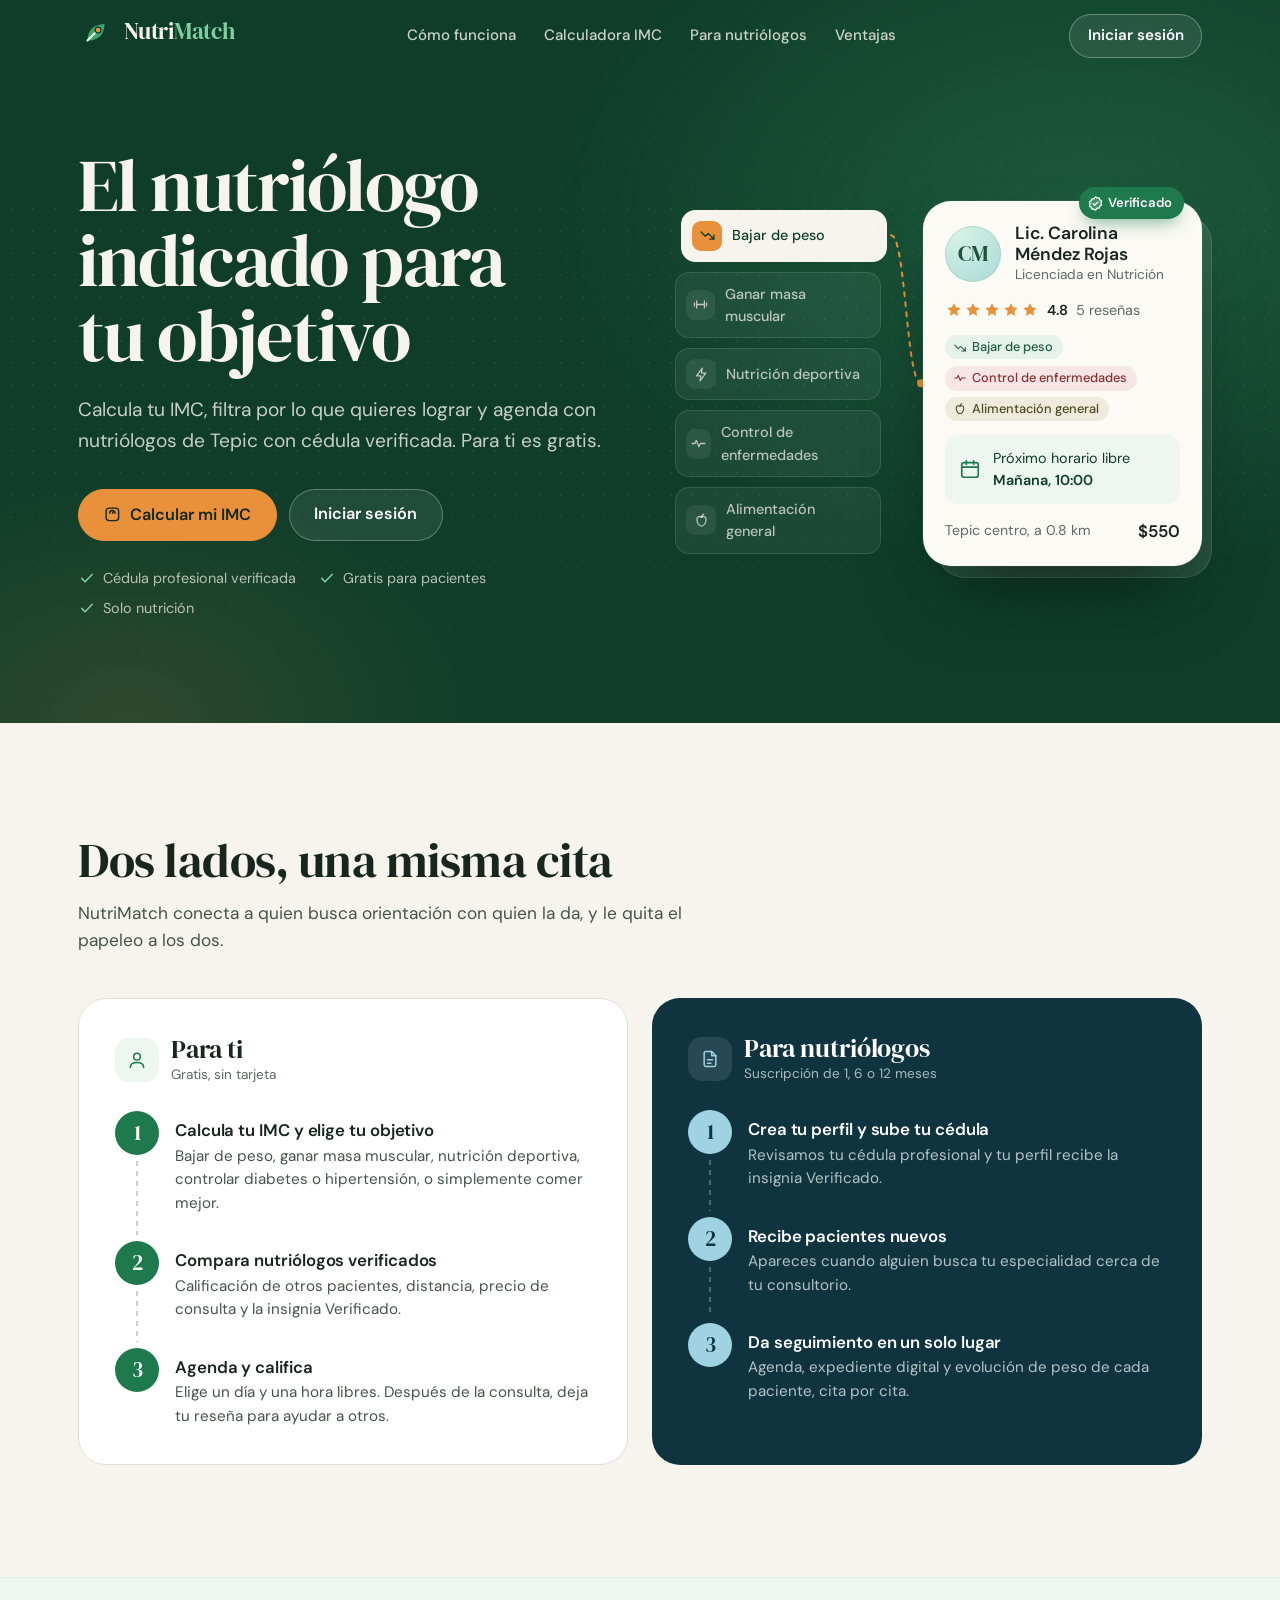
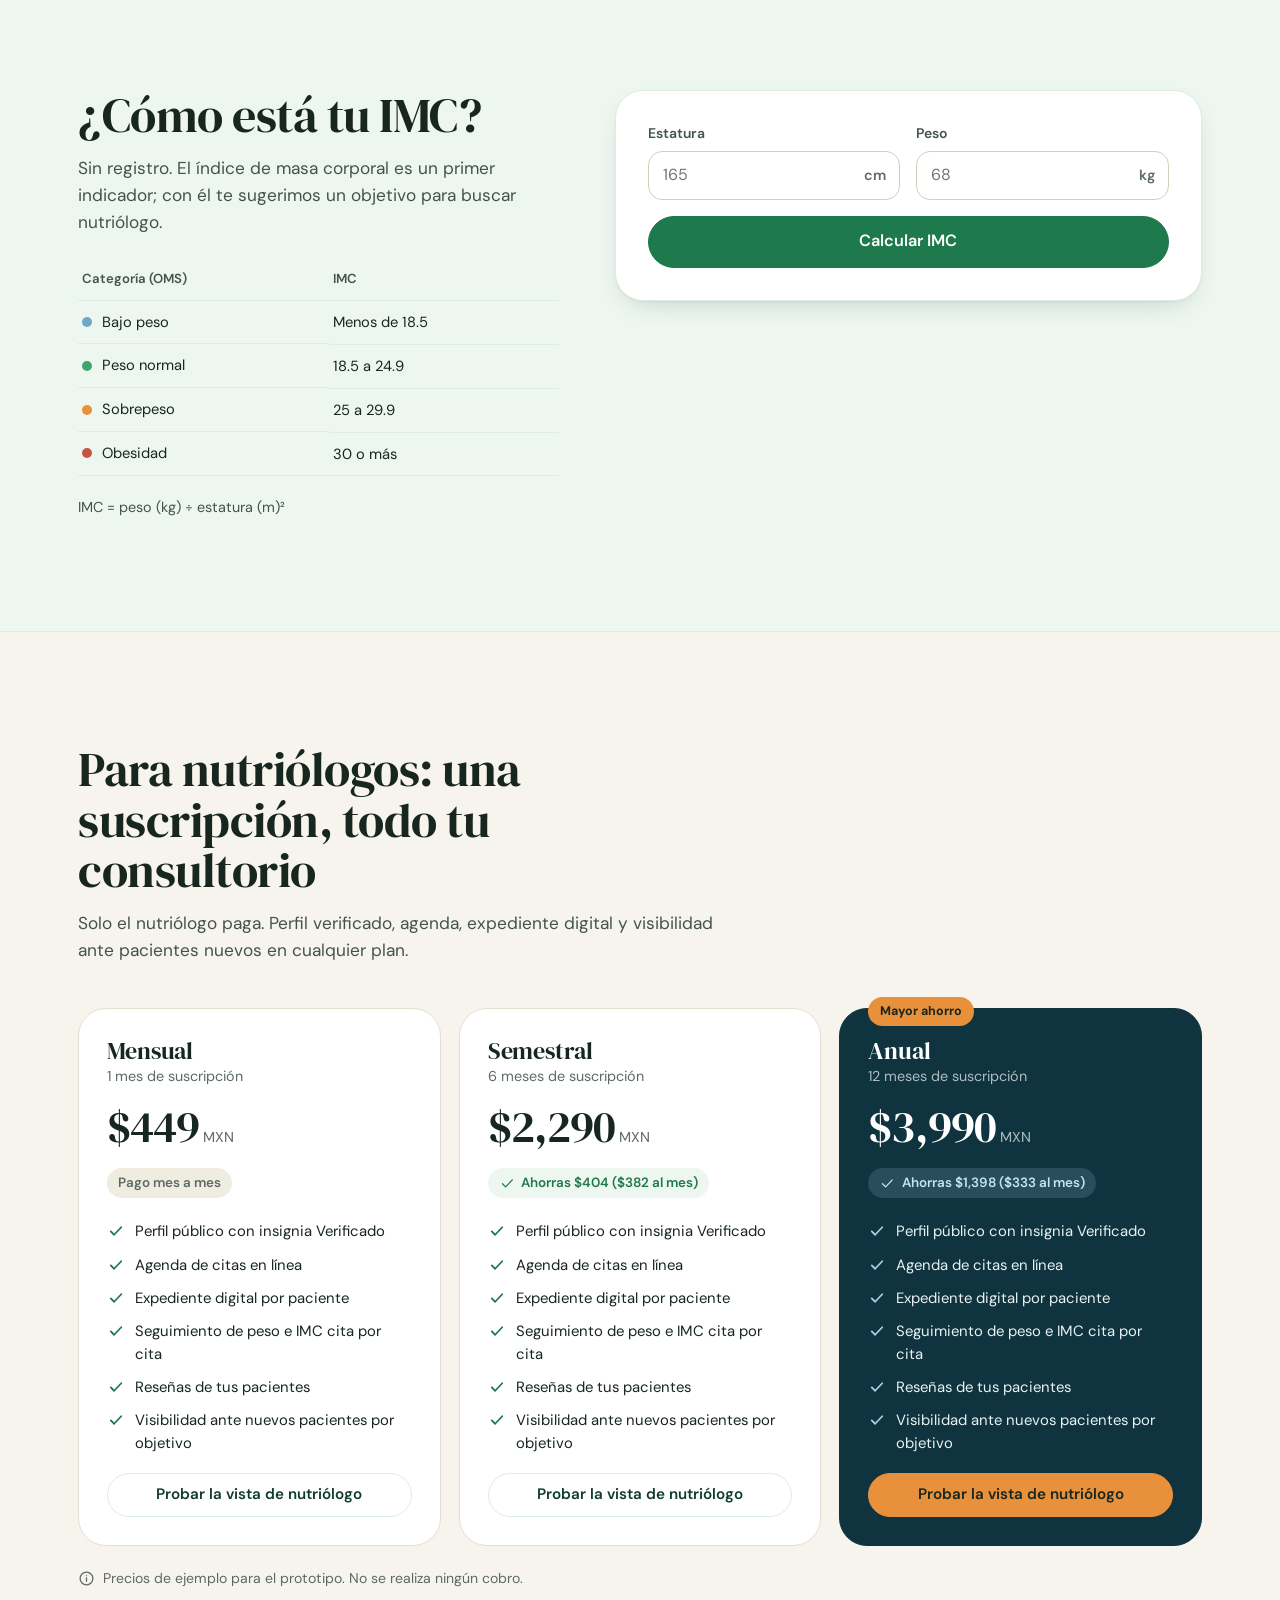
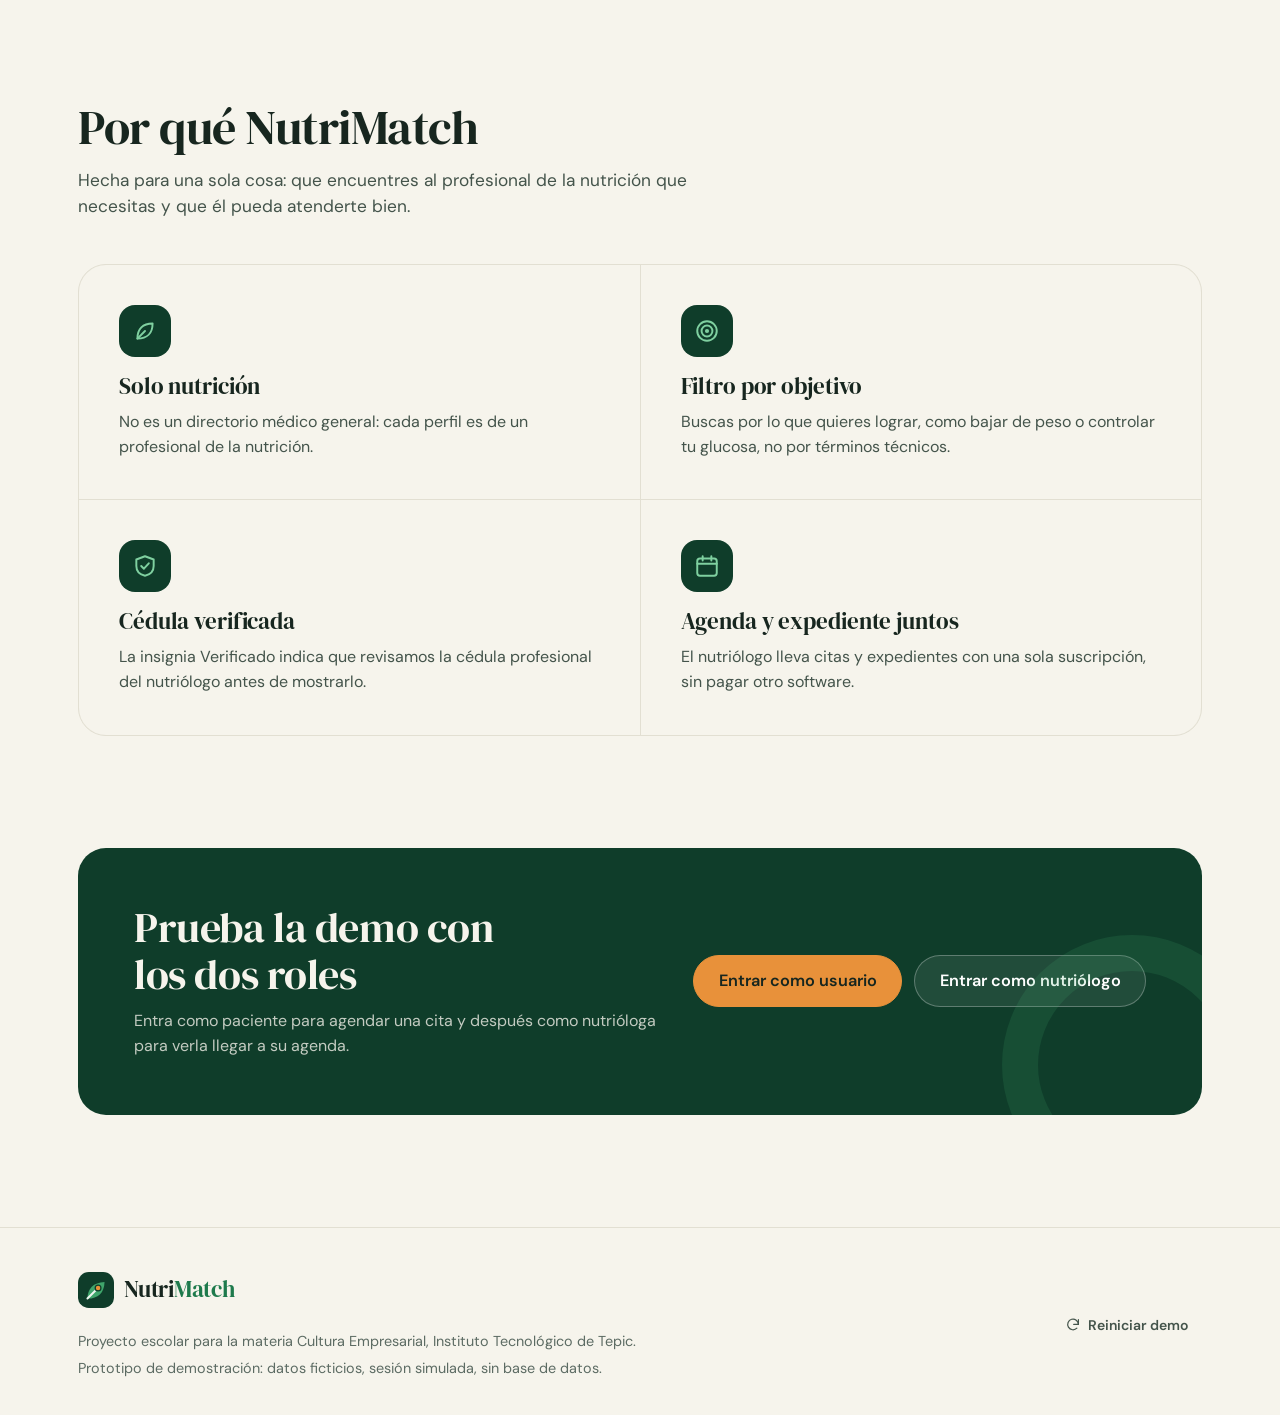
==== index.html @ 2a0404db "NutriMatch: prototipo web de demostración Página pública con calculadora de IMC y acceso simulado po" ====
<!DOCTYPE html>
<html lang="es-MX">
<head>
  <meta charset="UTF-8">
  <meta name="viewport" content="width=device-width, initial-scale=1, viewport-fit=cover">
  <title>NutriMatch: el nutriólogo indicado para tu objetivo</title>
  <meta name="description" content="NutriMatch conecta a personas con nutriólogos certificados en Tepic. Calcula tu IMC, filtra por objetivo y agenda tu cita. Prototipo escolar.">
  <meta name="theme-color" content="#0F3D2A">
  <link rel="icon" href="data:image/svg+xml,%3Csvg xmlns='http://www.w3.org/2000/svg' viewBox='0 0 40 40'%3E%3Crect width='40' height='40' rx='12' fill='%230F3D2A'/%3E%3Cpath d='M10.5 29.5c0-11 6.5-18 19-18.5-.4 12.4-7.4 18.6-19 18.5z' fill='%233FA56B'/%3E%3Cpath d='M10.5 29.5l9.2-9.2' stroke='%23EEF6F0' stroke-width='2.2' stroke-linecap='round'/%3E%3Ccircle cx='22.3' cy='17.7' r='3.2' fill='%23E8913A'/%3E%3C/svg%3E">
  <link rel="preconnect" href="https://fonts.googleapis.com">
  <link rel="preconnect" href="https://fonts.gstatic.com" crossorigin>
  <link href="https://fonts.googleapis.com/css2?family=DM+Sans:ital,opsz,wght@0,9..40,400;0,9..40,500;0,9..40,600;0,9..40,700;1,9..40,400&family=DM+Serif+Display&display=swap" rel="stylesheet">
  <link rel="stylesheet" href="css/styles.css">
</head>
<body class="tema-publico">
  <a class="saltar" href="#contenido">Saltar al contenido</a>

  <header class="pub-cabecera" id="cabecera">
    <div class="contenedor">
      <a href="#inicio" class="logo-enlace" aria-label="NutriMatch, ir al inicio" data-logo></a>
      <nav class="pub-nav" aria-label="Secciones">
        <a href="#como-funciona">Cómo funciona</a>
        <a href="#imc">Calculadora IMC</a>
        <a href="#nutriologos">Para nutriólogos</a>
        <a href="#ventajas">Ventajas</a>
      </nav>
      <div id="cabecera-accion">
        <button type="button" class="btn btn-secundario btn-entrar" data-abrir-acceso>Iniciar sesión</button>
      </div>
    </div>
  </header>

  <main id="contenido">
    <!-- HERO -->
    <section class="hero sobre-oscuro" id="inicio" aria-labelledby="hero-titulo">
      <div class="contenedor hero-rejilla">
        <div class="hero-texto">
          <h1 id="hero-titulo">El nutriólogo indicado para tu objetivo</h1>
          <p class="hero-bajada">Calcula tu IMC, filtra por lo que quieres lograr y agenda con nutriólogos de Tepic con cédula verificada. Para ti es gratis.</p>
          <div class="hero-acciones">
            <a href="#imc" class="btn btn-naranja btn-lg"><svg class="ico" viewBox="0 0 24 24" fill="none" stroke="currentColor" stroke-width="1.8" stroke-linecap="round" stroke-linejoin="round" aria-hidden="true"><rect x="4" y="4" width="16" height="16" rx="4"/><path d="M8.5 10.5a3.5 3.5 0 0 1 7 0M12 10.5l1.6-2"/></svg>Calcular mi IMC</a>
            <button type="button" class="btn btn-claro btn-lg" data-abrir-acceso data-hero-accion>Iniciar sesión</button>
          </div>
          <p class="hero-nota">
            <span><svg class="ico" viewBox="0 0 24 24" fill="none" stroke="currentColor" stroke-width="2" stroke-linecap="round" stroke-linejoin="round" aria-hidden="true"><path d="M5 12.5l4.5 4.5L19 7"/></svg>Cédula profesional verificada</span>
            <span><svg class="ico" viewBox="0 0 24 24" fill="none" stroke="currentColor" stroke-width="2" stroke-linecap="round" stroke-linejoin="round" aria-hidden="true"><path d="M5 12.5l4.5 4.5L19 7"/></svg>Gratis para pacientes</span>
            <span><svg class="ico" viewBox="0 0 24 24" fill="none" stroke="currentColor" stroke-width="2" stroke-linecap="round" stroke-linejoin="round" aria-hidden="true"><path d="M5 12.5l4.5 4.5L19 7"/></svg>Solo nutrición</span>
          </p>
        </div>

        <div>
          <p class="sr-only">Ejemplo: eliges un objetivo, como bajar de peso, y NutriMatch te muestra un nutriólogo verificado con su calificación y su próximo horario libre.</p>
          <div class="match" id="match" aria-hidden="true">
            <ul class="match-objetivos" id="match-objetivos"></ul>
            <svg class="match-hilo" id="match-hilo"><path d=""/><circle r="4" cx="-10" cy="-10"/></svg>
            <div class="match-tarjeta"><div class="mt-cuerpo" id="match-cuerpo"></div></div>
          </div>
        </div>
      </div>
    </section>

    <!-- CÓMO FUNCIONA -->
    <section class="seccion" id="como-funciona" aria-labelledby="cf-titulo">
      <div class="contenedor">
        <div class="seccion-cabeza" data-revelar>
          <h2 id="cf-titulo">Dos lados, una misma cita</h2>
          <p>NutriMatch conecta a quien busca orientación con quien la da, y le quita el papeleo a los dos.</p>
        </div>
        <div class="pasos-rejilla">
          <article class="pista-pasos pista-usuario" data-revelar>
            <div class="pista-cabeza">
              <span class="rol-ico"><svg class="ico" viewBox="0 0 24 24" fill="none" stroke="currentColor" stroke-width="1.8" stroke-linecap="round" stroke-linejoin="round" aria-hidden="true"><circle cx="12" cy="8" r="4"/><path d="M4 21c0-4 3.6-6 8-6s8 2 8 6"/></svg></span>
              <div><h3>Para ti</h3><small>Gratis, sin tarjeta</small></div>
            </div>
            <ol class="pasos">
              <li class="paso"><div><h4>Calcula tu IMC y elige tu objetivo</h4><p>Bajar de peso, ganar masa muscular, nutrición deportiva, controlar diabetes o hipertensión, o simplemente comer mejor.</p></div></li>
              <li class="paso"><div><h4>Compara nutriólogos verificados</h4><p>Calificación de otros pacientes, distancia, precio de consulta y la insignia Verificado.</p></div></li>
              <li class="paso"><div><h4>Agenda y califica</h4><p>Elige un día y una hora libres. Después de la consulta, deja tu reseña para ayudar a otros.</p></div></li>
            </ol>
          </article>
          <article class="pista-pasos pista-nutri" data-revelar style="--retraso:.1s">
            <div class="pista-cabeza">
              <span class="rol-ico"><svg class="ico" viewBox="0 0 24 24" fill="none" stroke="currentColor" stroke-width="1.8" stroke-linecap="round" stroke-linejoin="round" aria-hidden="true"><path d="M14 3H7a2 2 0 0 0-2 2v14a2 2 0 0 0 2 2h10a2 2 0 0 0 2-2V8z"/><path d="M14 3v5h5M9 13h6M9 17h4"/></svg></span>
              <div><h3>Para nutriólogos</h3><small>Suscripción de 1, 6 o 12 meses</small></div>
            </div>
            <ol class="pasos">
              <li class="paso"><div><h4>Crea tu perfil y sube tu cédula</h4><p>Revisamos tu cédula profesional y tu perfil recibe la insignia Verificado.</p></div></li>
              <li class="paso"><div><h4>Recibe pacientes nuevos</h4><p>Apareces cuando alguien busca tu especialidad cerca de tu consultorio.</p></div></li>
              <li class="paso"><div><h4>Da seguimiento en un solo lugar</h4><p>Agenda, expediente digital y evolución de peso de cada paciente, cita por cita.</p></div></li>
            </ol>
          </article>
        </div>
      </div>
    </section>

    <!-- IMC -->
    <section class="seccion seccion-imc" id="imc" aria-labelledby="imc-titulo">
      <div class="contenedor imc-rejilla">
        <div data-revelar>
          <div class="seccion-cabeza" style="margin-bottom:24px">
            <h2 id="imc-titulo">¿Cómo está tu IMC?</h2>
            <p>Sin registro. El índice de masa corporal es un primer indicador; con él te sugerimos un objetivo para buscar nutriólogo.</p>
          </div>
          <table class="tabla-oms">
            <caption class="sr-only">Categorías de IMC de la OMS</caption>
            <thead><tr><th scope="col">Categoría (OMS)</th><th scope="col">IMC</th></tr></thead>
            <tbody>
              <tr><td><span class="punto p-bajo"></span>Bajo peso</td><td>Menos de 18.5</td></tr>
              <tr><td><span class="punto p-normal"></span>Peso normal</td><td>18.5 a 24.9</td></tr>
              <tr><td><span class="punto p-sobrepeso"></span>Sobrepeso</td><td>25 a 29.9</td></tr>
              <tr><td><span class="punto p-obesidad"></span>Obesidad</td><td>30 o más</td></tr>
            </tbody>
          </table>
          <div class="imc-formula">
            <p>IMC = peso (kg) ÷ estatura (m)²</p>
          </div>
        </div>

        <div class="imc-tarjeta" data-revelar style="--retraso:.1s">
          <form class="imc-form" id="imc-form" novalidate>
            <div class="rejilla-campos">
              <div class="campo">
                <label for="imc-estatura">Estatura</label>
                <div class="campo-unidad">
                  <input id="imc-estatura" name="estatura" type="number" inputmode="decimal" min="100" max="250" step="0.1" placeholder="165" autocomplete="off" required>
                  <span class="unidad">cm</span>
                </div>
              </div>
              <div class="campo">
                <label for="imc-peso">Peso</label>
                <div class="campo-unidad">
                  <input id="imc-peso" name="peso" type="number" inputmode="decimal" min="30" max="300" step="0.1" placeholder="68" autocomplete="off" required>
                  <span class="unidad">kg</span>
                </div>
              </div>
            </div>
            <button type="submit" class="btn btn-primario btn-lg btn-bloque">Calcular IMC</button>
          </form>
          <div class="imc-salida" id="imc-salida" hidden aria-live="polite"></div>
        </div>
      </div>
    </section>

    <!-- PARA NUTRIÓLOGOS -->
    <section class="seccion" id="nutriologos" aria-labelledby="planes-titulo">
      <div class="contenedor">
        <div class="seccion-cabeza" data-revelar>
          <h2 id="planes-titulo">Para nutriólogos: una suscripción, todo tu consultorio</h2>
          <p>Solo el nutriólogo paga. Perfil verificado, agenda, expediente digital y visibilidad ante pacientes nuevos en cualquier plan.</p>
        </div>
        <div class="planes" id="planes"></div>
        <p class="nota-precios"><svg class="ico" viewBox="0 0 24 24" fill="none" stroke="currentColor" stroke-width="1.8" stroke-linecap="round" stroke-linejoin="round" aria-hidden="true"><circle cx="12" cy="12" r="9"/><path d="M12 11v5M12 8h.01"/></svg>Precios de ejemplo para el prototipo. No se realiza ningún cobro.</p>
      </div>
    </section>

    <!-- VENTAJAS -->
    <section class="seccion" id="ventajas" aria-labelledby="ventajas-titulo" style="padding-top:0">
      <div class="contenedor">
        <div class="seccion-cabeza" data-revelar>
          <h2 id="ventajas-titulo">Por qué NutriMatch</h2>
          <p>Hecha para una sola cosa: que encuentres al profesional de la nutrición que necesitas y que él pueda atenderte bien.</p>
        </div>
        <div class="ventajas" data-revelar>
          <article class="ventaja">
            <span class="ventaja-ico"><svg class="ico" viewBox="0 0 24 24" fill="none" stroke="currentColor" stroke-width="1.8" stroke-linecap="round" stroke-linejoin="round" aria-hidden="true"><path d="M5 19C5 10 10 5 19 5c0 9-5 14-14 14z"/><path d="M5 19l7-7"/></svg></span>
            <h3>Solo nutrición</h3>
            <p>No es un directorio médico general: cada perfil es de un profesional de la nutrición.</p>
          </article>
          <article class="ventaja">
            <span class="ventaja-ico"><svg class="ico" viewBox="0 0 24 24" fill="none" stroke="currentColor" stroke-width="1.8" stroke-linecap="round" stroke-linejoin="round" aria-hidden="true"><circle cx="12" cy="12" r="9"/><circle cx="12" cy="12" r="5"/><circle cx="12" cy="12" r="1"/></svg></span>
            <h3>Filtro por objetivo</h3>
            <p>Buscas por lo que quieres lograr, como bajar de peso o controlar tu glucosa, no por términos técnicos.</p>
          </article>
          <article class="ventaja">
            <span class="ventaja-ico"><svg class="ico" viewBox="0 0 24 24" fill="none" stroke="currentColor" stroke-width="1.8" stroke-linecap="round" stroke-linejoin="round" aria-hidden="true"><path d="M12 3l8 3v6c0 5-3.5 8-8 9-4.5-1-8-4-8-9V6z"/><path d="M8.5 12l2.5 2.5 4.5-5"/></svg></span>
            <h3>Cédula verificada</h3>
            <p>La insignia Verificado indica que revisamos la cédula profesional del nutriólogo antes de mostrarlo.</p>
          </article>
          <article class="ventaja">
            <span class="ventaja-ico"><svg class="ico" viewBox="0 0 24 24" fill="none" stroke="currentColor" stroke-width="1.8" stroke-linecap="round" stroke-linejoin="round" aria-hidden="true"><rect x="3" y="5" width="18" height="16" rx="2.5"/><path d="M3 10h18M8 3v4M16 3v4"/></svg></span>
            <h3>Agenda y expediente juntos</h3>
            <p>El nutriólogo lleva citas y expedientes con una sola suscripción, sin pagar otro software.</p>
          </article>
        </div>
      </div>
    </section>

    <!-- CIERRE -->
    <section class="seccion" style="padding-top:0" aria-labelledby="cierre-titulo">
      <div class="contenedor">
        <div class="cierre sobre-oscuro" data-revelar>
          <div>
            <h2 id="cierre-titulo">Prueba la demo con los dos roles</h2>
            <p>Entra como paciente para agendar una cita y después como nutrióloga para verla llegar a su agenda.</p>
          </div>
          <div class="cierre-acciones">
            <button type="button" class="btn btn-naranja btn-lg" data-abrir-acceso data-correo="usuario@gmail.com">Entrar como usuario</button>
            <button type="button" class="btn btn-claro btn-lg" data-abrir-acceso data-correo="nutriologo@gmail.com">Entrar como nutriólogo</button>
          </div>
        </div>
      </div>
    </section>
  </main>

  <footer class="pie">
    <div class="contenedor">
      <div>
        <span data-logo></span>
        <p class="mt-2">Proyecto escolar para la materia Cultura Empresarial, Instituto Tecnológico de Tepic.</p>
        <p>Prototipo de demostración: datos ficticios, sesión simulada, sin base de datos.</p>
      </div>
      <div class="pie-acciones">
        <button type="button" class="btn btn-fantasma btn-sm" data-reiniciar-demo>
          <svg class="ico" viewBox="0 0 24 24" fill="none" stroke="currentColor" stroke-width="1.8" stroke-linecap="round" stroke-linejoin="round" aria-hidden="true"><path d="M20 11a8 8 0 1 0-2.3 5.7"/><path d="M20 4v7h-7"/></svg>Reiniciar demo
        </button>
      </div>
    </div>
  </footer>

  <!-- ACCESO SIMULADO -->
  <div class="acceso" id="acceso" role="dialog" aria-modal="true" aria-labelledby="acceso-titulo" aria-hidden="true" inert>
    <button type="button" class="btn-icono acceso-cerrar" id="acceso-cerrar" aria-label="Cerrar inicio de sesión">
      <svg class="ico" viewBox="0 0 24 24" fill="none" stroke="currentColor" stroke-width="1.8" stroke-linecap="round" aria-hidden="true"><path d="M6 6l12 12M18 6L6 18"/></svg>
    </button>
    <aside class="acceso-lado sobre-oscuro">
      <span data-logo></span>
      <div class="acceso-frase">
        <h2>Tu próxima cita, con el nutriólogo correcto</h2>
        <p>Cada rol ve una plataforma distinta: el paciente busca y agenda; el nutriólogo administra su consultorio.</p>
      </div>
      <div class="acceso-roles">
        <div class="acceso-rol"><span class="rol-punto" style="background:#3FA56B"></span><div><strong>usuario@gmail.com</strong><span>Busca, agenda y califica</span></div></div>
        <div class="acceso-rol"><span class="rol-punto" style="background:#5FB0C9"></span><div><strong>nutriologo@gmail.com</strong><span>Agenda, expedientes y suscripción</span></div></div>
      </div>
    </aside>
    <div class="acceso-principal">
      <div class="acceso-caja">
        <div>
          <h1 id="acceso-titulo">Iniciar sesión</h1>
          <p class="bajada">Acceso simulado: solo escribe el correo, no hay contraseña.</p>
        </div>
        <div id="acceso-aviso" class="nota-demo" hidden></div>
        <form id="form-acceso" class="pila" novalidate style="gap:14px">
          <div class="campo">
            <label for="acceso-correo">Correo electrónico</label>
            <input id="acceso-correo" name="correo" type="email" inputmode="email" autocomplete="email" placeholder="tucorreo@gmail.com" spellcheck="false" autocapitalize="off">
          </div>
          <div id="acceso-error" role="alert"></div>
          <button type="submit" class="btn btn-primario btn-lg btn-bloque btn-entrando" id="acceso-enviar">
            <svg class="ico ico-carga" viewBox="0 0 24 24" fill="none" stroke="currentColor" stroke-width="2.4" stroke-linecap="round" aria-hidden="true"><path d="M21 12a9 9 0 1 1-6.2-8.6"/></svg>
            <span>Entrar</span>
          </button>
        </form>
        <div class="atajos">
          <p class="atajos-titulo">o usa una cuenta de demo</p>
          <button type="button" class="atajo atajo-u" data-atajo="usuario@gmail.com">
            <span class="rol-ico"><svg class="ico" viewBox="0 0 24 24" fill="none" stroke="currentColor" stroke-width="1.8" stroke-linecap="round" stroke-linejoin="round" aria-hidden="true"><circle cx="12" cy="8" r="4"/><path d="M4 21c0-4 3.6-6 8-6s8 2 8 6"/></svg></span>
            <span><strong>Entrar como usuario</strong><small>Sofía, paciente</small></span>
            <svg class="ico ico-der" viewBox="0 0 24 24" fill="none" stroke="currentColor" stroke-width="2" stroke-linecap="round" stroke-linejoin="round" aria-hidden="true"><path d="M9 5l7 7-7 7"/></svg>
          </button>
          <button type="button" class="atajo atajo-n" data-atajo="nutriologo@gmail.com">
            <span class="rol-ico"><svg class="ico" viewBox="0 0 24 24" fill="none" stroke="currentColor" stroke-width="1.8" stroke-linecap="round" stroke-linejoin="round" aria-hidden="true"><path d="M14 3H7a2 2 0 0 0-2 2v14a2 2 0 0 0 2 2h10a2 2 0 0 0 2-2V8z"/><path d="M14 3v5h5M9 13h6M9 17h4"/></svg></span>
            <span><strong>Entrar como nutriólogo</strong><small>Lic. Carolina Méndez Rojas</small></span>
            <svg class="ico ico-der" viewBox="0 0 24 24" fill="none" stroke="currentColor" stroke-width="2" stroke-linecap="round" stroke-linejoin="round" aria-hidden="true"><path d="M9 5l7 7-7 7"/></svg>
          </button>
        </div>
        <p class="texto-suave" style="font-size:.85rem">Prototipo de demostración: sesión simulada, sin base de datos.</p>
      </div>
    </div>
  </div>

  <script src="js/data.js"></script>
  <script src="js/store.js"></script>
  <script src="js/auth.js"></script>
  <script src="js/ui.js"></script>
  <script src="js/imc.js"></script>
  <script src="js/publico.js"></script>
</body>
</html>
---- css/styles.css ----
/* =========================================================================
   NutriMatch — styles.css
   Móvil primero. Tokens → base → componentes → página pública → vistas.
   ========================================================================= */

/* ------------------------------------------------------------------ Tokens */
:root {
  --verde-900: #0F3D2A;
  --verde-800: #155234;
  --verde-700: #1E7A4C;
  --verde-500: #3FA56B;
  --verde-100: #DCEDE1;
  --verde-50:  #EEF6F0;
  --marfil:    #F6F4EC;
  --marfil-2:  #EFECE0;
  --tinta:     #17261F;
  --tinta-2:   #44544B;
  --tinta-3:   #5C6B63;
  --linea:     #E2DFD2;
  --linea-2:   #D3CFBE;
  --blanco:    #FFFFFF;
  --naranja:   #E8913A;
  --naranja-osc: #A4561A;
  --naranja-50:  #FCF0E2;
  --azul:      #2E7C96;
  --azul-osc:  #1F5D72;
  --azul-900:  #10343F;
  --azul-50:   #E8F2F5;
  --rojo:      #B23F2E;
  --rojo-50:   #FBEAE6;
  --ambar:     #9A6A06;
  --ambar-50:  #FBF3DC;

  /* Acento por rol (usuario = verde) */
  --acento: var(--verde-700);
  --acento-osc: var(--verde-900);
  --acento-suave: var(--verde-50);
  --acento-medio: var(--verde-100);

  --fuente-titulo: 'DM Serif Display', Georgia, 'Times New Roman', serif;
  --fuente-texto: 'DM Sans', system-ui, -apple-system, 'Segoe UI', sans-serif;

  --r-xl: 28px;
  --r-lg: 20px;
  --r-md: 14px;
  --r-sm: 9px;
  --r-pill: 999px;

  --sombra-1: 0 1px 2px rgba(15, 61, 42, .06), 0 1px 1px rgba(15, 61, 42, .04);
  --sombra-2: 0 1px 2px rgba(15, 61, 42, .05), 0 10px 28px -14px rgba(15, 61, 42, .28);
  --sombra-3: 0 2px 6px rgba(15, 61, 42, .06), 0 28px 60px -24px rgba(15, 61, 42, .42);

  --ease: cubic-bezier(.22, .8, .24, 1);
  --ease-resorte: cubic-bezier(.34, 1.56, .64, 1);
  --ancho: 1180px;
  --gutter: 16px;
}
@media (min-width: 640px) { :root { --gutter: 28px; } }

body.tema-nutri {
  --acento: var(--azul);
  --acento-osc: var(--azul-900);
  --acento-suave: var(--azul-50);
  --acento-medio: #CFE4EA;
}

/* -------------------------------------------------------------------- Base */
*, *::before, *::after { box-sizing: border-box; }
html { -webkit-text-size-adjust: 100%; scroll-behavior: smooth; }
@media (prefers-reduced-motion: reduce) { html { scroll-behavior: auto; } }
body {
  margin: 0;
  font-family: var(--fuente-texto);
  font-size: 1rem;
  line-height: 1.55;
  color: var(--tinta);
  background: var(--marfil);
  -webkit-font-smoothing: antialiased;
  text-rendering: optimizeLegibility;
}
body.con-modal { overflow: hidden; }
img, svg { display: block; }
h1, h2, h3, h4 { margin: 0; line-height: 1.15; font-weight: 400; color: var(--tinta); }
h1, h2, .titulo { font-family: var(--fuente-titulo); letter-spacing: -.01em; }
h3, h4 { font-family: var(--fuente-texto); font-weight: 600; letter-spacing: -.005em; }
p { margin: 0; }
a { color: var(--acento); text-underline-offset: 3px; }
button { font: inherit; color: inherit; }
ul, ol { margin: 0; padding: 0; }
dl, dd { margin: 0; }
strong { font-weight: 600; }
::selection { background: var(--naranja); color: var(--tinta); }

:focus { outline: none; }
:focus-visible {
  outline: 3px solid var(--naranja);
  outline-offset: 2px;
  border-radius: 6px;
}
[tabindex="-1"]:focus-visible { outline: none; }

.sr-only {
  position: absolute !important; width: 1px; height: 1px; padding: 0; margin: -1px;
  overflow: hidden; clip: rect(0, 0, 0, 0); white-space: nowrap; border: 0;
}
.saltar {
  position: absolute; left: 12px; top: -60px; z-index: 200;
  background: var(--tinta); color: var(--marfil); padding: 10px 16px; border-radius: var(--r-sm);
  text-decoration: none; font-weight: 600; transition: top .2s var(--ease);
}
.saltar:focus { top: 12px; }

.contenedor { width: 100%; max-width: var(--ancho); margin: 0 auto; padding: 0 var(--gutter); }
.texto-suave { color: var(--tinta-3); }
.oculto, [hidden] { display: none !important; }

.ico { width: 1.25em; height: 1.25em; flex: none; }

/* ----------------------------------------------------------------- Botones */
.btn {
  --b-fondo: var(--blanco); --b-texto: var(--tinta); --b-borde: var(--linea-2);
  position: relative;
  display: inline-flex; align-items: center; justify-content: center; gap: .5em;
  min-height: 44px; padding: 0 1.15em;
  border: 1.5px solid var(--b-borde); border-radius: var(--r-pill);
  background: var(--b-fondo); color: var(--b-texto);
  font-weight: 600; font-size: .95rem; line-height: 1; text-decoration: none; white-space: nowrap;
  cursor: pointer; user-select: none;
  transition: transform .18s var(--ease), background-color .2s, border-color .2s, box-shadow .25s var(--ease), color .2s;
}
.btn .ico { width: 1.15em; height: 1.15em; }
.btn:hover { box-shadow: var(--sombra-2); transform: translateY(-1px); }
.btn:active { transform: translateY(0) scale(.97); box-shadow: none; transition-duration: .06s; }
.btn[disabled], .btn[aria-disabled="true"] { opacity: .45; cursor: not-allowed; transform: none; box-shadow: none; }
.btn-primario { --b-fondo: var(--acento); --b-texto: #fff; --b-borde: var(--acento); }
.btn-primario:hover { --b-fondo: var(--acento-osc); --b-borde: var(--acento-osc); }
.btn-naranja { --b-fondo: var(--naranja); --b-texto: var(--tinta); --b-borde: var(--naranja); }
.btn-naranja:hover { --b-fondo: #F0A253; --b-borde: #F0A253; }
.btn-secundario { --b-fondo: var(--blanco); --b-texto: var(--acento-osc); --b-borde: var(--acento-medio); }
.btn-secundario:hover { --b-fondo: var(--acento-suave); --b-borde: var(--acento); }
.btn-fantasma { --b-fondo: transparent; --b-borde: transparent; --b-texto: var(--tinta-2); }
.btn-fantasma:hover { --b-fondo: rgba(23, 38, 31, .06); box-shadow: none; }
.btn-peligro { --b-fondo: var(--rojo); --b-texto: #fff; --b-borde: var(--rojo); }
.btn-peligro:hover { --b-fondo: #932f20; --b-borde: #932f20; }
.btn-claro { --b-fondo: rgba(255,255,255,.08); --b-texto: #fff; --b-borde: rgba(255,255,255,.28); }
.btn-claro:hover { --b-fondo: rgba(255,255,255,.16); --b-borde: rgba(255,255,255,.5); }
.btn-sm { min-height: 36px; padding: 0 .95em; font-size: .875rem; }
.btn-lg { min-height: 52px; padding: 0 1.5em; font-size: 1.02rem; }
.btn-bloque { width: 100%; }

.btn-icono {
  display: inline-grid; place-items: center; width: 40px; height: 40px; flex: none;
  border: 0; border-radius: 50%; background: transparent; color: var(--tinta-2); cursor: pointer;
  transition: background-color .2s, color .2s, transform .15s var(--ease);
}
.btn-icono:hover { background: rgba(23, 38, 31, .07); color: var(--tinta); }
.btn-icono:active { transform: scale(.92); }

.enlace-btn { background: none; border: 0; padding: 0; color: var(--acento); font-weight: 600; cursor: pointer; text-decoration: underline; text-underline-offset: 3px; }

/* ----------------------------------------------------------- Formularios */
.campo { display: grid; gap: 6px; min-width: 0; }
.campo > label, .etiqueta { font-size: .875rem; font-weight: 600; color: var(--tinta-2); }
.campo .ayuda { font-size: .8rem; color: var(--tinta-3); }
.entrada, .campo input:not([type=checkbox]):not([type=radio]):not([type=range]):not([type=file]), .campo select, .campo textarea {
  width: 100%; min-height: 46px; padding: 11px 14px;
  font: inherit; font-size: 1rem; color: var(--tinta);
  background: var(--blanco); border: 1.5px solid var(--linea-2); border-radius: var(--r-md);
  transition: border-color .2s, box-shadow .2s;
  -webkit-appearance: none; appearance: none;
}
.campo textarea { min-height: 96px; resize: vertical; line-height: 1.45; }
.campo select {
  padding-right: 40px; cursor: pointer;
  background-image: url("data:image/svg+xml,%3Csvg xmlns='http://www.w3.org/2000/svg' viewBox='0 0 24 24' fill='none' stroke='%2344544B' stroke-width='2' stroke-linecap='round'%3E%3Cpath d='M6 9l6 6 6-6'/%3E%3C/svg%3E");
  background-repeat: no-repeat; background-position: right 12px center; background-size: 18px;
}
.campo input:hover, .campo select:hover, .campo textarea:hover { border-color: var(--tinta-3); }
.campo input:focus, .campo select:focus, .campo textarea:focus {
  border-color: var(--acento); box-shadow: 0 0 0 4px color-mix(in srgb, var(--acento) 18%, transparent);
  outline: none;
}
.campo-unidad { position: relative; }
.campo-unidad input { padding-right: 52px !important; }
.campo-unidad .unidad { position: absolute; right: 14px; top: 50%; transform: translateY(-50%); color: var(--tinta-3); font-weight: 600; font-size: .9rem; pointer-events: none; }
.campo-error { display: flex; align-items: flex-start; gap: 6px; color: var(--rojo); font-size: .84rem; font-weight: 500; }
.campo-error:empty { display: none; }
.campo-error .ico { width: 16px; height: 16px; margin-top: 2px; }
.con-error input, .con-error select, .con-error textarea { border-color: var(--rojo) !important; }
.sacude { animation: sacude .38s var(--ease); }
@keyframes sacude { 20% { transform: translateX(-5px); } 40% { transform: translateX(5px); } 60% { transform: translateX(-3px); } 80% { transform: translateX(2px); } }

.rejilla-campos { display: grid; gap: 16px; }
@media (min-width: 640px) { .rejilla-campos.dos { grid-template-columns: 1fr 1fr; } .rejilla-campos.tres { grid-template-columns: repeat(3, 1fr); } }
.campo.completo { grid-column: 1 / -1; }

/* Interruptor */
.interruptor { display: inline-flex; align-items: center; gap: 10px; cursor: pointer; font-weight: 500; font-size: .93rem; }
.interruptor input { position: absolute; opacity: 0; width: 1px; height: 1px; }
.interruptor .pista {
  position: relative; width: 44px; height: 26px; border-radius: 99px; background: var(--linea-2); flex: none;
  transition: background-color .25s var(--ease);
}
.interruptor .pista::after {
  content: ''; position: absolute; top: 3px; left: 3px; width: 20px; height: 20px; border-radius: 50%;
  background: #fff; box-shadow: 0 1px 3px rgba(0,0,0,.25); transition: transform .3s var(--ease-resorte);
}
.interruptor input:checked + .pista { background: var(--acento); }
.interruptor input:checked + .pista::after { transform: translateX(18px); }
.interruptor input:focus-visible + .pista { outline: 3px solid var(--naranja); outline-offset: 2px; }

/* Chips seleccionables */
.chips-check { display: flex; flex-wrap: wrap; gap: 8px; border: 0; padding: 0; margin: 0; }
.chips-check legend { padding: 0; margin-bottom: 8px; font-size: .875rem; font-weight: 600; color: var(--tinta-2); }
.chip-check { position: relative; }
.chip-check input { position: absolute; opacity: 0; inset: 0; cursor: pointer; }
.chip-check span {
  display: inline-flex; align-items: center; gap: 6px; padding: 8px 14px; min-height: 38px;
  border: 1.5px solid var(--linea-2); border-radius: var(--r-pill); background: var(--blanco);
  font-size: .9rem; font-weight: 500; color: var(--tinta-2); transition: all .2s var(--ease);
}
.chip-check span .ico { width: 16px; height: 16px; }
.chip-check input:hover + span { border-color: var(--acento); }
.chip-check input:checked + span { background: var(--acento); border-color: var(--acento); color: #fff; }
.chip-check input:focus-visible + span { outline: 3px solid var(--naranja); outline-offset: 2px; }

/* ------------------------------------------------- Chips, insignias, avatar */
.chip {
  display: inline-flex; align-items: center; gap: 5px; padding: 4px 10px 4px 8px;
  border-radius: var(--r-pill); font-size: .8rem; font-weight: 500; line-height: 1.3;
  background: var(--marfil-2); color: var(--tinta-2);
}
.chip .ico { width: 14px; height: 14px; }
.chip-bajar-peso   { background: #E6F2EA; color: #1C5E3B; }
.chip-ganar-masa   { background: #F7EBDD; color: #7E4512; }
.chip-deportiva    { background: #E5EEF7; color: #24507A; }
.chip-enfermedades { background: #F6E6E6; color: #8A2F2F; }
.chip-general      { background: #EEEBDC; color: #4F4A24; }

.insignia {
  display: inline-flex; align-items: center; gap: 4px; padding: 4px 9px 4px 6px; border-radius: var(--r-pill);
  font-size: .78rem; font-weight: 600; white-space: nowrap; flex: none; align-self: flex-start;
}
.insignia .ico { width: 17px; height: 17px; }
.insignia-verificado { background: var(--verde-700); color: #fff; }
.insignia-verificado .ico path:first-child { fill: rgba(255,255,255,.18); }
.insignia-revision { background: var(--ambar-50); color: var(--ambar); }

.avatar {
  --t: 150;
  display: inline-grid; place-items: center; flex: none; border-radius: 50%;
  font-family: var(--fuente-titulo); color: hsl(var(--t) 42% 22%);
  background:
    radial-gradient(120% 120% at 20% 10%, hsl(var(--t) 55% 90%), hsl(calc(var(--t) + 25) 38% 76%));
  box-shadow: inset 0 0 0 1px hsl(var(--t) 30% 70% / .5);
  letter-spacing: .02em;
}
.avatar-sm { width: 34px; height: 34px; font-size: .9rem; }
.avatar-md { width: 44px; height: 44px; font-size: 1.1rem; }
.avatar-lg { width: 56px; height: 56px; font-size: 1.35rem; }
.avatar-xl { width: 88px; height: 88px; font-size: 2.1rem; }

.estrellas { position: relative; display: inline-block; line-height: 0; color: var(--linea-2); }
.estrellas .ico { width: 16px; height: 16px; stroke-width: 0; display: inline-block; }
.estrellas-base, .estrellas-llenas { display: inline-flex; gap: 1px; }
.estrellas-llenas { position: absolute; inset: 0 auto 0 0; overflow: hidden; color: var(--naranja); white-space: nowrap; }
.estrellas.grande .ico { width: 22px; height: 22px; }

/* ------------------------------------------------------------- Superficies */
.panel {
  background: var(--blanco); border: 1px solid var(--linea); border-radius: var(--r-lg);
  padding: 20px; box-shadow: var(--sombra-1);
}
@media (min-width: 640px) { .panel { padding: 24px; } }
.panel-cabeza { display: flex; align-items: center; justify-content: space-between; gap: 12px; margin-bottom: 16px; flex-wrap: wrap; }
.panel-cabeza h2 { font-size: 1.35rem; }
.panel-cabeza h3 { font-size: 1.05rem; }

/* ----------------------------------------------------------- Tarjeta nutri */
.tarjeta-nutri {
  position: relative; display: flex; flex-direction: column; gap: 14px;
  background: var(--blanco); border: 1px solid var(--linea); border-radius: var(--r-lg);
  padding: 18px; box-shadow: var(--sombra-1);
  transition: transform .35s var(--ease), box-shadow .35s var(--ease), border-color .3s;
}
.tarjeta-nutri:hover { transform: translateY(-3px); box-shadow: var(--sombra-2); border-color: var(--acento-medio); }
.tarjeta-nutri.es-preview:hover { transform: none; }
.tn-cabeza { display: flex; gap: 12px; align-items: flex-start; }
.tn-identidad { flex: 1; min-width: 0; }
.tn-nombre { font-size: 1.04rem; line-height: 1.25; }
.tn-titulo { font-size: .84rem; color: var(--tinta-3); margin-top: 1px; }
.tn-calif { display: flex; align-items: center; flex-wrap: wrap; gap: 6px; margin-top: 6px; font-size: .88rem; }
.tn-chips { display: flex; flex-wrap: wrap; gap: 6px; }
.tn-datos { display: grid; gap: 6px; font-size: .9rem; }
.tn-datos > div { display: flex; align-items: center; gap: 8px; }
.tn-datos dt { color: var(--acento); display: grid; }
.tn-datos dt .ico { width: 18px; height: 18px; }
.tn-pie { margin-top: auto; display: flex; justify-content: flex-end; padding-top: 4px; border-top: 1px dashed var(--linea); padding-top: 14px; }
.tn-pie .btn { width: 100%; }
@media (min-width: 640px) { .tn-pie .btn { width: auto; } }

/* --------------------------------------------------------------- Toasts */
.toasts {
  position: fixed; z-index: 300; left: 50%; bottom: calc(84px + env(safe-area-inset-bottom));
  transform: translateX(-50%); width: min(440px, calc(100% - 24px));
  display: flex; flex-direction: column; gap: 10px; pointer-events: none;
}
@media (min-width: 900px) { .toasts { left: auto; right: 24px; bottom: 24px; transform: none; } }
.toast {
  position: relative; overflow: hidden; pointer-events: auto;
  display: flex; align-items: center; gap: 12px; padding: 14px 10px 14px 14px;
  background: var(--tinta); color: #F6F4EC; border-radius: var(--r-md); box-shadow: var(--sombra-3);
  font-size: .94rem; font-weight: 500;
  animation: toast-entra .45s var(--ease-resorte) both;
}
.toast.sale { animation: toast-sale .3s var(--ease) both; }
.toast-ico { display: grid; place-items: center; width: 30px; height: 30px; border-radius: 50%; flex: none; }
.toast-ico .ico { width: 18px; height: 18px; stroke-width: 2.4; }
.toast-exito .toast-ico { background: var(--verde-500); color: var(--verde-900); }
.toast-error .toast-ico { background: #F08A78; color: #4A120A; }
.toast-info .toast-ico { background: var(--naranja); color: var(--tinta); }
.toast-texto { flex: 1; }
.toast-cerrar { background: none; border: 0; color: rgba(246,244,236,.6); cursor: pointer; padding: 6px; border-radius: 8px; display: grid; }
.toast-cerrar:hover { color: #fff; background: rgba(255,255,255,.08); }
.toast-cerrar .ico { width: 18px; height: 18px; }
.toast-barra { position: absolute; left: 0; bottom: 0; height: 3px; width: 100%; background: rgba(255,255,255,.22); transform-origin: left; animation: toast-barra linear both; }
@keyframes toast-entra { from { opacity: 0; transform: translateY(16px) scale(.96); } }
@keyframes toast-sale { to { opacity: 0; transform: translateY(8px) scale(.97); } }
@keyframes toast-barra { from { transform: scaleX(1); } to { transform: scaleX(0); } }

/* ---------------------------------------------------------------- Modal */
.modal-capa {
  position: fixed; inset: 0; z-index: 250; display: grid; align-items: end; justify-items: center;
  background: rgba(13, 30, 22, .48); backdrop-filter: blur(6px); -webkit-backdrop-filter: blur(6px);
  animation: capa-entra .25s ease both; overflow-y: auto; padding: 12px 0 0;
}
@media (min-width: 640px) { .modal-capa { align-items: center; padding: 24px; } }
.modal-capa.sale { animation: capa-sale .22s ease both; }
.modal {
  width: 100%; max-width: 560px; max-height: calc(100dvh - 12px); display: flex; flex-direction: column;
  background: var(--blanco); border-radius: var(--r-xl) var(--r-xl) 0 0; box-shadow: var(--sombra-3);
  animation: modal-entra-m .45s var(--ease) both;
}
@media (min-width: 640px) {
  .modal { border-radius: var(--r-xl); max-height: calc(100dvh - 48px); animation-name: modal-entra; animation-timing-function: var(--ease-resorte); }
}
.modal-capa.sale .modal { animation: modal-sale .2s ease both; }
.modal.modal-chico { max-width: 440px; }
.modal.modal-ancho { max-width: 720px; }
.modal-cabeza { display: flex; align-items: center; justify-content: space-between; gap: 12px; padding: 20px 20px 12px 24px; }
.modal-cabeza h2 { font-size: 1.45rem; }
.modal-cuerpo { padding: 4px 24px 20px; overflow-y: auto; }
.modal-cuerpo > p + p { margin-top: 10px; }
.modal-pie { display: flex; justify-content: flex-end; gap: 10px; flex-wrap: wrap; padding: 14px 24px calc(18px + env(safe-area-inset-bottom)); border-top: 1px solid var(--linea); background: var(--marfil); border-radius: 0 0 var(--r-xl) var(--r-xl); }
@media (max-width: 639px) { .modal-pie { border-radius: 0; } .modal-pie .btn { flex: 1; } }
@keyframes capa-entra { from { opacity: 0; } }
@keyframes capa-sale { to { opacity: 0; } }
@keyframes modal-entra { from { opacity: 0; transform: translateY(14px) scale(.96); } }
@keyframes modal-entra-m { from { transform: translateY(100%); } }
@keyframes modal-sale { to { opacity: 0; transform: translateY(10px) scale(.98); } }

.exito-anim { text-align: center; padding: 8px 0 4px; display: grid; justify-items: center; gap: 8px; }
.exito-anim svg { margin-bottom: 6px; }
.exito-anim h3 { font-family: var(--fuente-titulo); font-weight: 400; font-size: 1.6rem; }
.exito-anim p { color: var(--tinta-2); max-width: 36ch; }
.ea-circulo { fill: var(--acento-suave); stroke: var(--acento); stroke-width: 2.5; stroke-dasharray: 151; stroke-dashoffset: 151; animation: dibuja .6s var(--ease) .05s forwards; }
.ea-check { fill: none; stroke: var(--acento); stroke-width: 3.5; stroke-linecap: round; stroke-linejoin: round; stroke-dasharray: 36; stroke-dashoffset: 36; animation: dibuja .4s var(--ease) .5s forwards; }
@keyframes dibuja { to { stroke-dashoffset: 0; } }

/* -------------------------------------------------------------- Estados */
.vacio {
  display: grid; justify-items: center; text-align: center; gap: 10px;
  padding: 40px 20px; border: 1.5px dashed var(--linea-2); border-radius: var(--r-lg); background: rgba(255,255,255,.5);
}
.vacio-ico { display: grid; place-items: center; width: 64px; height: 64px; border-radius: 20px; background: var(--acento-suave); color: var(--acento); margin-bottom: 4px; transform: rotate(-4deg); }
.vacio-ico .ico { width: 30px; height: 30px; }
.vacio h3 { font-family: var(--fuente-titulo); font-weight: 400; font-size: 1.35rem; }
.vacio p { color: var(--tinta-3); max-width: 42ch; }
.vacio .btn { margin-top: 6px; }

.estado {
  display: inline-flex; align-items: center; gap: 6px; padding: 3px 10px 3px 8px; border-radius: var(--r-pill);
  font-size: .78rem; font-weight: 600; white-space: nowrap;
}
.estado::before { content: ''; width: 7px; height: 7px; border-radius: 50%; background: currentColor; }
.estado-pendiente  { background: var(--ambar-50); color: var(--ambar); }
.estado-confirmada { background: var(--azul-50); color: var(--azul-osc); }
.estado-completada { background: var(--verde-50); color: var(--verde-700); }
.estado-cancelada  { background: #F0EEE8; color: #6B6A63; text-decoration: line-through; }
.estado-revision   { background: var(--ambar-50); color: var(--ambar); }
.estado-verificado { background: var(--verde-50); color: var(--verde-700); }

.aviso-orientativo { display: flex; gap: 8px; align-items: flex-start; font-size: .84rem; color: var(--tinta-2); }
.aviso-orientativo .ico { width: 17px; height: 17px; margin-top: 2px; color: var(--naranja-osc); }

.nota-demo {
  display: flex; gap: 10px; align-items: flex-start; padding: 12px 14px; border-radius: var(--r-md);
  background: var(--naranja-50); color: #6A3A10; font-size: .88rem; border: 1px solid #F3D9BA;
}
.nota-demo .ico { width: 18px; height: 18px; margin-top: 1px; color: var(--naranja-osc); }

/* ------------------------------------------------------------ Animaciones */
@keyframes sube { from { opacity: 0; transform: translateY(14px); } }
@keyframes aparece { from { opacity: 0; } }
@keyframes escala { from { opacity: 0; transform: scale(.94); } }
[data-escalonar] > * { animation: sube .55s var(--ease) both; animation-delay: calc(var(--i, 0) * 55ms); }
[data-revelar] { opacity: 0; transform: translateY(22px); transition: opacity .8s var(--ease), transform .8s var(--ease); transition-delay: var(--retraso, 0s); }
[data-revelar].visible { opacity: 1; transform: none; }
.vista-entra { animation: sube .45s var(--ease) both; }

.vista { view-transition-name: vista; }
::view-transition-old(root), ::view-transition-new(root) { animation: none; }
::view-transition-old(vista) { animation: vt-sale .16s ease both; }
::view-transition-new(vista) { animation: vt-entra .42s var(--ease) both; }
@keyframes vt-sale { to { opacity: 0; transform: translateY(-6px); } }
@keyframes vt-entra { from { opacity: 0; transform: translateY(12px); } }

@media (prefers-reduced-motion: reduce) {
  *, *::before, *::after { animation-duration: .01ms !important; animation-iteration-count: 1 !important; transition-duration: .01ms !important; animation-delay: 0s !important; }
  [data-revelar] { opacity: 1; transform: none; }
}

/* =========================================================================
   LOGO
   ========================================================================= */
.logo { display: inline-flex; align-items: center; gap: 10px; text-decoration: none; color: inherit; }
.logo-marca { transition: transform .5s var(--ease-resorte); }
a:hover .logo-marca { transform: rotate(-8deg) scale(1.05); }
.logo-texto { font-family: var(--fuente-titulo); font-size: 1.45rem; letter-spacing: -.01em; color: var(--tinta); line-height: 1; }
.logo-texto span { color: var(--verde-700); }
.sobre-oscuro .logo-texto { color: #F6F4EC; }
.sobre-oscuro .logo-texto span { color: #7FD0A0; }

/* =========================================================================
   PÁGINA PÚBLICA
   ========================================================================= */
.pub-cabecera {
  position: fixed; inset: 0 0 auto 0; z-index: 100;
  transition: background-color .35s, box-shadow .35s, backdrop-filter .35s;
}
.pub-cabecera .contenedor { display: flex; align-items: center; justify-content: space-between; gap: 16px; height: 72px; }
.pub-cabecera.solida { background: rgba(246, 244, 236, .86); backdrop-filter: blur(14px) saturate(1.4); -webkit-backdrop-filter: blur(14px) saturate(1.4); box-shadow: 0 1px 0 var(--linea); }
.pub-cabecera:not(.solida) .logo-texto { color: #F6F4EC; }
.pub-cabecera:not(.solida) .logo-texto span { color: #7FD0A0; }
.pub-nav { display: none; gap: 4px; }
.pub-nav a { padding: 8px 12px; border-radius: var(--r-pill); font-weight: 500; font-size: .94rem; color: var(--tinta-2); text-decoration: none; transition: background-color .2s, color .2s; }
.pub-nav a:hover { background: rgba(23, 38, 31, .06); color: var(--tinta); }
.pub-cabecera:not(.solida) .pub-nav a { color: rgba(246, 244, 236, .82); }
.pub-cabecera:not(.solida) .pub-nav a:hover { background: rgba(255,255,255,.1); color: #fff; }
.pub-cabecera:not(.solida) .btn-entrar { --b-fondo: rgba(255,255,255,.08); --b-texto: #fff; --b-borde: rgba(255,255,255,.3); }
@media (min-width: 900px) { .pub-nav { display: flex; } }

/* Hero */
.hero {
  position: relative; overflow: hidden; isolation: isolate;
  background: var(--verde-900); color: #F6F4EC;
  padding: 116px 0 72px;
}
.hero::before {
  content: ''; position: absolute; inset: 0; z-index: -1;
  background:
    radial-gradient(60% 70% at 85% 30%, rgba(63, 165, 107, .28), transparent 70%),
    radial-gradient(40% 50% at 10% 100%, rgba(232, 145, 58, .14), transparent 70%);
}
.hero::after { /* textura de puntos sutil */
  content: ''; position: absolute; inset: 0; z-index: -1; opacity: .35;
  background-image: radial-gradient(rgba(238, 246, 240, .16) 1px, transparent 1.2px);
  background-size: 22px 22px;
  mask-image: linear-gradient(180deg, transparent, #000 30%, #000 70%, transparent);
  -webkit-mask-image: linear-gradient(180deg, transparent, #000 30%, #000 70%, transparent);
}
.hero-rejilla { display: grid; gap: 48px; align-items: center; }
@media (min-width: 980px) { .hero { padding: 148px 0 104px; } .hero-rejilla { grid-template-columns: 1.02fr 1fr; gap: 56px; } }
.hero h1 {
  color: #F6F4EC; font-size: clamp(2.6rem, 7.4vw, 4.6rem); line-height: 1.02; letter-spacing: -.025em;
  max-width: 13ch;
}
.hero-bajada { margin-top: 22px; font-size: clamp(1.05rem, 2.2vw, 1.2rem); color: rgba(246, 244, 236, .8); max-width: 46ch; line-height: 1.6; }
.hero-acciones { display: flex; flex-wrap: wrap; gap: 12px; margin-top: 32px; }
.hero-nota { margin-top: 26px; display: flex; flex-wrap: wrap; gap: 8px 22px; font-size: .9rem; color: rgba(246, 244, 236, .72); }
.hero-nota span { display: inline-flex; align-items: center; gap: 7px; }
.hero-nota .ico { width: 18px; height: 18px; color: #7FD0A0; }

/* Entrada orquestada del hero */
.hero-texto > * { animation: sube .9s var(--ease) both; }
.hero-texto > *:nth-child(2) { animation-delay: .08s; }
.hero-texto > *:nth-child(3) { animation-delay: .16s; }
.hero-texto > *:nth-child(4) { animation-delay: .24s; }

/* Composición "match" */
.match { position: relative; display: grid; gap: 18px; animation: aparece 1s .2s var(--ease) both; }
@media (min-width: 640px) { .match { grid-template-columns: 210px 1fr; gap: 40px; align-items: center; } }
.match-objetivos { list-style: none; display: flex; gap: 8px; overflow-x: auto; padding: 4px 2px 8px; scrollbar-width: none; }
.match-objetivos::-webkit-scrollbar { display: none; }
@media (min-width: 640px) { .match-objetivos { flex-direction: column; overflow: visible; gap: 10px; } }
.match-obj {
  position: relative; display: flex; align-items: center; gap: 10px; flex: none;
  padding: 10px 14px 10px 10px; border-radius: var(--r-md);
  background: rgba(238, 246, 240, .06); border: 1px solid rgba(238, 246, 240, .12);
  color: rgba(246, 244, 236, .72); font-size: .9rem; font-weight: 500;
  transition: background-color .45s var(--ease), color .45s, border-color .45s, transform .45s var(--ease);
}
.match-obj .mo-ico { display: grid; place-items: center; width: 30px; height: 30px; border-radius: 9px; background: rgba(238, 246, 240, .08); transition: background-color .45s, color .45s; }
.match-obj .mo-ico .ico { width: 17px; height: 17px; }
.match-obj.activo { background: #F6F4EC; color: var(--verde-900); border-color: #F6F4EC; transform: translateX(6px); }
.match-obj.activo .mo-ico { background: var(--naranja); color: var(--verde-900); }
@media (max-width: 639px) { .match-obj.activo { transform: none; } }
.match-hilo { position: absolute; inset: 0; width: 100%; height: 100%; pointer-events: none; overflow: visible; display: none; }
@media (min-width: 640px) { .match-hilo { display: block; } }
.match-hilo path { fill: none; stroke: var(--naranja); stroke-width: 2; stroke-linecap: round; stroke-dasharray: 4 6; }
.match-hilo circle { fill: var(--naranja); }

.match-tarjeta {
  position: relative; background: #FBFAF5; color: var(--tinta); border-radius: var(--r-xl); padding: 22px;
  box-shadow: 0 40px 80px -30px rgba(0, 0, 0, .55), 0 0 0 1px rgba(255,255,255,.06);
}
.match-tarjeta::before { /* tarjeta fantasma detrás */
  content: ''; position: absolute; inset: 14px -10px -12px 14px; z-index: -1; border-radius: var(--r-xl);
  background: rgba(238, 246, 240, .1); border: 1px solid rgba(238, 246, 240, .12);
}
.mt-cuerpo { display: grid; gap: 14px; }
.mt-cuerpo.sale { animation: mt-sale .35s var(--ease) both; }
.mt-cuerpo.entra > * { animation: sube .6s var(--ease) both; }
.mt-cuerpo.entra > *:nth-child(2) { animation-delay: .06s; }
.mt-cuerpo.entra > *:nth-child(3) { animation-delay: .12s; }
.mt-cuerpo.entra > *:nth-child(4) { animation-delay: .18s; }
@keyframes mt-sale { to { opacity: 0; transform: translateY(-8px) scale(.98); } }
.mt-cabeza { display: flex; gap: 14px; align-items: center; }
.mt-cabeza h3 { font-size: 1.1rem; }
.mt-cabeza p { font-size: .85rem; color: var(--tinta-3); }
.mt-sello { position: absolute; top: -14px; right: 18px; }
.mt-sello .insignia { box-shadow: 0 8px 18px -6px rgba(30, 122, 76, .6); padding: 6px 12px 6px 8px; font-size: .82rem; }
.mt-cuerpo.entra .mt-sello .insignia { animation: sello .6s .35s var(--ease-resorte) both; }
@keyframes sello { from { opacity: 0; transform: scale(1.6) rotate(-12deg); } }
.mt-calif { display: flex; align-items: center; gap: 8px; font-size: .9rem; }
.mt-calif .estrellas .ico { width: 18px; height: 18px; }
.mt-cuerpo.entra .estrellas-llenas { animation: llenar 1s .3s var(--ease) both; }
@keyframes llenar { from { width: 0 !important; } }
.mt-cita {
  display: flex; align-items: center; gap: 12px; padding: 12px 14px; border-radius: var(--r-md);
  background: var(--verde-50); color: var(--verde-900); font-size: .9rem;
}
.mt-cita .ico { color: var(--verde-700); width: 22px; height: 22px; }
.mt-cita strong { display: block; }
.mt-pie { display: flex; justify-content: space-between; align-items: center; font-size: .88rem; color: var(--tinta-3); }
.mt-pie strong { color: var(--tinta); font-size: 1.05rem; }

/* Secciones */
.seccion { padding: 80px 0; }
@media (min-width: 900px) { .seccion { padding: 112px 0; } }
.seccion-cabeza { max-width: 640px; margin-bottom: 44px; }
.seccion-cabeza h2 { font-size: clamp(2rem, 4.6vw, 3rem); line-height: 1.06; }
.seccion-cabeza p { margin-top: 14px; font-size: 1.08rem; color: var(--tinta-2); max-width: 54ch; }

/* Cómo funciona */
.pasos-rejilla { display: grid; gap: 20px; }
@media (min-width: 900px) { .pasos-rejilla { grid-template-columns: 1fr 1fr; gap: 24px; } }
.pista-pasos { border-radius: var(--r-xl); padding: 28px 24px; position: relative; overflow: hidden; }
@media (min-width: 640px) { .pista-pasos { padding: 36px; } }
.pista-usuario { background: var(--blanco); border: 1px solid var(--linea); }
.pista-nutri { background: var(--azul-900); color: #EAF2F4; }
.pista-nutri h3, .pista-nutri h4 { color: #fff; }
.pista-cabeza { display: flex; align-items: center; gap: 12px; margin-bottom: 26px; }
.pista-cabeza h3 { font-family: var(--fuente-titulo); font-weight: 400; font-size: 1.6rem; }
.pista-cabeza .rol-ico { display: grid; place-items: center; width: 44px; height: 44px; border-radius: 14px; background: var(--verde-50); color: var(--verde-700); }
.pista-nutri .rol-ico { background: rgba(255,255,255,.1); color: #9FD3E3; }
.pista-cabeza small { display: block; font-size: .85rem; color: var(--tinta-3); }
.pista-nutri .pista-cabeza small { color: rgba(234, 242, 244, .7); }
.pasos { list-style: none; display: grid; gap: 0; counter-reset: paso; }
.paso { position: relative; display: grid; grid-template-columns: 44px 1fr; gap: 16px; padding-bottom: 26px; }
.paso:last-child { padding-bottom: 0; }
.paso::before {
  counter-increment: paso; content: counter(paso);
  display: grid; place-items: center; width: 44px; height: 44px; border-radius: 50%;
  font-family: var(--fuente-titulo); font-size: 1.3rem; background: var(--verde-700); color: #fff;
}
.paso::after { content: ''; position: absolute; left: 21px; top: 50px; bottom: 6px; width: 2px; background: repeating-linear-gradient(var(--linea-2) 0 5px, transparent 5px 10px); }
.paso:last-child::after { display: none; }
.pista-nutri .paso::before { background: #9FD3E3; color: var(--azul-900); }
.pista-nutri .paso::after { background: repeating-linear-gradient(rgba(159, 211, 227, .35) 0 5px, transparent 5px 10px); }
.paso h4 { font-size: 1.05rem; margin: 10px 0 4px; }
.paso p { color: var(--tinta-2); font-size: .95rem; }
.pista-nutri .paso p { color: rgba(234, 242, 244, .75); }

/* IMC público */
.seccion-imc { background: var(--verde-50); border-block: 1px solid var(--verde-100); }
.imc-rejilla { display: grid; gap: 28px; align-items: start; }
@media (min-width: 900px) { .imc-rejilla { grid-template-columns: .9fr 1.1fr; gap: 56px; } }
.imc-tarjeta { background: var(--blanco); border-radius: var(--r-xl); padding: 24px; box-shadow: var(--sombra-2); border: 1px solid var(--verde-100); }
@media (min-width: 640px) { .imc-tarjeta { padding: 32px; } }
.imc-form { display: grid; gap: 16px; }
@media (min-width: 480px) { .imc-form .rejilla-campos { grid-template-columns: 1fr 1fr; } }
.imc-salida:not([hidden]) { margin-top: 22px; padding-top: 22px; border-top: 1px solid var(--linea); }
.imc-formula { margin-top: 20px; font-size: .9rem; color: var(--tinta-2); display: grid; gap: 10px; }
.tabla-oms { width: 100%; border-collapse: collapse; margin-top: 18px; font-size: .92rem; }
.tabla-oms th, .tabla-oms td { text-align: left; padding: 10px 4px; border-bottom: 1px solid var(--verde-100); }
.tabla-oms th { font-weight: 600; color: var(--tinta-2); font-size: .82rem; }
.tabla-oms td:first-child { display: flex; align-items: center; gap: 10px; }
.punto { width: 10px; height: 10px; border-radius: 50%; flex: none; }
.p-bajo { background: #6FA8C7; } .p-normal { background: var(--verde-500); } .p-sobrepeso { background: var(--naranja); } .p-obesidad { background: #C4553F; }

/* Resultado IMC (compartido) */
.imc-resultado { display: grid; gap: 18px; }
.imc-resultado.aparece, .imc-salida.aparece { animation: sube .5s var(--ease) both; }
.imc-fila { display: flex; align-items: center; gap: 18px; }
.imc-cifra { font-family: var(--fuente-titulo); font-size: 3.6rem; line-height: .9; letter-spacing: -.02em; color: var(--tinta); min-width: 2.4ch; font-variant-numeric: tabular-nums; }
.imc-cat { font-weight: 700; font-size: 1.15rem; }
.cat-bajo .imc-cat { color: #2F6C8C; }
.cat-normal .imc-cat { color: var(--verde-700); }
.cat-sobrepeso .imc-cat { color: var(--naranja-osc); }
.cat-obesidad .imc-cat { color: #A3402D; }
.imc-rango { font-size: .88rem; color: var(--tinta-2); margin-top: 2px; }
.imc-escala { position: relative; padding-top: 34px; }
.imc-barra { display: grid; grid-template-columns: 14fr 26fr 20fr 40fr; height: 10px; border-radius: 99px; overflow: hidden; gap: 3px; }
.imc-barra span:nth-child(1) { background: #6FA8C7; }
.imc-barra span:nth-child(2) { background: var(--verde-500); }
.imc-barra span:nth-child(3) { background: var(--naranja); }
.imc-barra span:nth-child(4) { background: #C4553F; }
.imc-aguja {
  position: absolute; top: 0; left: var(--pos); transform: translateX(-50%);
  display: grid; justify-items: center; transition: left 1.2s var(--ease);
}
.imc-aguja.desde-cero { left: 0%; transition: none; }
.imc-aguja span { background: var(--tinta); color: #fff; font-size: .78rem; font-weight: 700; padding: 3px 8px; border-radius: 6px; position: relative; }
.imc-aguja::after { content: ''; width: 3px; height: 22px; margin-top: 2px; background: var(--tinta); border-radius: 2px; }
.imc-aguja span::after { content: ''; position: absolute; left: 50%; bottom: -4px; transform: translateX(-50%) rotate(45deg); width: 8px; height: 8px; background: var(--tinta); }
.imc-marcas { position: relative; height: 20px; margin-top: 6px; font-size: .74rem; color: var(--tinta-3); }
.imc-marca { position: absolute; transform: translateX(-50%); }
.imc-texto { color: var(--tinta-2); }
.imc-accion { display: grid; gap: 10px; padding: 16px; border-radius: var(--r-md); background: var(--marfil); }
@media (min-width: 640px) { .imc-accion { grid-template-columns: 1fr auto; align-items: center; } }

/* Planes */
.planes { display: grid; gap: 18px; }
@media (min-width: 900px) { .planes { grid-template-columns: repeat(3, 1fr); align-items: stretch; } }
.plan {
  position: relative; display: flex; flex-direction: column; gap: 18px; padding: 28px;
  background: var(--blanco); border: 1px solid var(--linea); border-radius: var(--r-xl);
  transition: transform .4s var(--ease), box-shadow .4s var(--ease);
}
.plan:hover { transform: translateY(-4px); box-shadow: var(--sombra-2); }
.plan.destacado { background: var(--azul-900); color: #EAF2F4; border-color: var(--azul-900); }
.plan.destacado h3, .plan.destacado .plan-precio { color: #fff; }
.plan-cinta { position: absolute; top: -12px; left: 28px; background: var(--naranja); color: var(--tinta); font-weight: 700; font-size: .78rem; padding: 5px 12px; border-radius: 99px; }
.plan h3 { font-family: var(--fuente-titulo); font-weight: 400; font-size: 1.5rem; }
.plan-precio { font-family: var(--fuente-titulo); font-size: 2.8rem; line-height: 1; letter-spacing: -.02em; }
.plan-precio small { font-family: var(--fuente-texto); font-size: .9rem; color: var(--tinta-3); letter-spacing: 0; margin-left: 4px; }
.plan.destacado .plan-precio small, .plan.destacado .plan-detalle { color: rgba(234, 242, 244, .72); }
.plan-detalle { font-size: .9rem; color: var(--tinta-3); }
.plan-ahorro { display: inline-flex; align-self: flex-start; align-items: center; gap: 6px; padding: 5px 11px; border-radius: 99px; background: var(--verde-50); color: var(--verde-700); font-size: .84rem; font-weight: 600; }
.plan.destacado .plan-ahorro { background: rgba(159, 211, 227, .16); color: #BFE6F1; }
.plan-ahorro.neutro { background: var(--marfil-2); color: var(--tinta-3); }
.plan-lista { list-style: none; display: grid; gap: 10px; font-size: .93rem; margin-top: 4px; }
.plan-lista li { display: flex; gap: 10px; align-items: flex-start; }
.plan-lista .ico { width: 18px; height: 18px; color: var(--verde-700); margin-top: 2px; stroke-width: 2.4; }
.plan.destacado .plan-lista .ico { color: #9FD3E3; }
.plan .btn { margin-top: auto; }
.nota-precios { margin-top: 22px; font-size: .88rem; color: var(--tinta-3); display: flex; gap: 8px; align-items: center; }
.nota-precios .ico { width: 17px; height: 17px; }

/* Ventajas */
.ventajas { display: grid; gap: 1px; background: var(--linea); border: 1px solid var(--linea); border-radius: var(--r-xl); overflow: hidden; }
@media (min-width: 720px) { .ventajas { grid-template-columns: 1fr 1fr; } }
.ventaja { background: var(--marfil); padding: 28px; display: grid; gap: 10px; align-content: start; transition: background-color .35s; }
.ventaja:hover { background: var(--blanco); }
@media (min-width: 900px) { .ventaja { padding: 40px; } }
.ventaja-ico { width: 52px; height: 52px; border-radius: 16px; display: grid; place-items: center; background: var(--verde-900); color: #7FD0A0; margin-bottom: 6px; transition: transform .5s var(--ease-resorte); }
.ventaja:hover .ventaja-ico { transform: rotate(-6deg) scale(1.06); }
.ventaja-ico .ico { width: 26px; height: 26px; }
.ventaja h3 { font-family: var(--fuente-titulo); font-weight: 400; font-size: 1.45rem; }
.ventaja p { color: var(--tinta-2); max-width: 46ch; }

/* Cierre */
.cierre { background: var(--verde-900); color: #F6F4EC; border-radius: var(--r-xl); padding: 40px 28px; display: grid; gap: 22px; position: relative; overflow: hidden; }
@media (min-width: 900px) { .cierre { grid-template-columns: 1fr auto; align-items: center; padding: 56px; } }
.cierre h2 { color: #F6F4EC; font-size: clamp(1.9rem, 4vw, 2.6rem); max-width: 18ch; }
.cierre p { color: rgba(246,244,236,.78); margin-top: 10px; max-width: 48ch; }
.cierre-acciones { display: flex; flex-wrap: wrap; gap: 12px; }
.cierre::after { content: ''; position: absolute; right: -60px; bottom: -80px; width: 260px; height: 260px; border-radius: 50%; border: 36px solid rgba(63, 165, 107, .16); pointer-events: none; }

/* Pie */
.pie { padding: 44px 0 36px; border-top: 1px solid var(--linea); font-size: .9rem; color: var(--tinta-3); }
.pie .contenedor { display: grid; gap: 20px; }
@media (min-width: 900px) { .pie .contenedor { grid-template-columns: 1fr auto; align-items: center; } }
.pie p + p { margin-top: 4px; }
.pie-acciones { display: flex; gap: 10px; flex-wrap: wrap; }

/* -------------------------------------------------------------- Acceso */
.acceso {
  position: fixed; inset: 0; z-index: 220; display: grid; background: var(--marfil);
  overflow-y: auto; visibility: hidden; opacity: 0;
  transition: opacity .35s var(--ease), visibility 0s .35s;
}
.acceso.abierto { visibility: visible; opacity: 1; transition: opacity .35s var(--ease); }
@media (min-width: 900px) { .acceso { grid-template-columns: 1fr 1fr; } }
.acceso-lado {
  position: relative; overflow: hidden; background: var(--verde-900); color: #F6F4EC;
  padding: 28px var(--gutter) 34px; display: flex; flex-direction: column; gap: 28px;
}
@media (min-width: 900px) { .acceso-lado { padding: 40px 56px; justify-content: space-between; } }
.acceso-lado h2 { color: #F6F4EC; font-size: clamp(1.9rem, 4vw, 3rem); max-width: 14ch; }
.acceso-lado p { color: rgba(246,244,236,.75); max-width: 40ch; margin-top: 12px; }
.acceso-lado .acceso-frase { display: none; }
@media (min-width: 900px) { .acceso-lado .acceso-frase { display: block; } }
.acceso-lado::after { content: ''; position: absolute; right: -120px; top: 30%; width: 380px; height: 380px; border-radius: 50%; background: radial-gradient(circle, rgba(63,165,107,.35), transparent 65%); pointer-events: none; }
.acceso-roles { display: none; gap: 12px; position: relative; z-index: 1; }
@media (min-width: 900px) { .acceso-roles { display: grid; } }
.acceso-rol { display: flex; gap: 14px; align-items: center; padding: 14px 16px; border-radius: var(--r-md); background: rgba(255,255,255,.06); border: 1px solid rgba(255,255,255,.1); font-size: .92rem; }
.acceso-rol .rol-punto { width: 12px; height: 12px; border-radius: 50%; flex: none; }
.acceso-rol strong { color: #fff; display: block; }
.acceso-rol span { color: rgba(246,244,236,.7); }
.acceso-principal { display: grid; place-items: center; padding: 32px var(--gutter) 48px; }
.acceso-caja { width: 100%; max-width: 420px; display: grid; gap: 24px; }
.acceso.abierto .acceso-caja > * { animation: sube .6s var(--ease) both; }
.acceso.abierto .acceso-caja > *:nth-child(2) { animation-delay: .06s; }
.acceso.abierto .acceso-caja > *:nth-child(3) { animation-delay: .12s; }
.acceso.abierto .acceso-caja > *:nth-child(4) { animation-delay: .18s; }
.acceso-caja h1 { font-size: 2.3rem; }
.acceso-caja .bajada { color: var(--tinta-2); margin-top: 6px; }
.acceso-cerrar { position: absolute; top: 16px; right: 16px; z-index: 3; color: var(--tinta-2); background: rgba(255,255,255,.7); }
@media (max-width: 899px) { .acceso-cerrar { color: #fff; background: rgba(255,255,255,.1); } .acceso-cerrar:hover { background: rgba(255,255,255,.2); color: #fff; } }
.atajos { display: grid; gap: 10px; }
.atajos-titulo { font-size: .86rem; color: var(--tinta-3); display: flex; align-items: center; gap: 10px; }
.atajos-titulo::before, .atajos-titulo::after { content: ''; height: 1px; flex: 1; background: var(--linea-2); }
.atajo {
  display: flex; align-items: center; gap: 14px; width: 100%; padding: 12px 14px; text-align: left;
  background: var(--blanco); border: 1.5px solid var(--linea); border-radius: var(--r-md); cursor: pointer;
  transition: border-color .2s, transform .2s var(--ease), box-shadow .25s;
}
.atajo:hover { transform: translateY(-2px); box-shadow: var(--sombra-2); }
.atajo-u:hover { border-color: var(--verde-700); }
.atajo-n:hover { border-color: var(--azul); }
.atajo .rol-ico { display: grid; place-items: center; width: 42px; height: 42px; border-radius: 12px; flex: none; }
.atajo-u .rol-ico { background: var(--verde-50); color: var(--verde-700); }
.atajo-n .rol-ico { background: var(--azul-50); color: var(--azul); }
.atajo strong { display: block; font-size: .98rem; }
.atajo small { color: var(--tinta-3); font-size: .84rem; }
.atajo .ico-der { margin-left: auto; color: var(--tinta-3); width: 18px; height: 18px; transition: transform .25s var(--ease); }
.atajo:hover .ico-der { transform: translateX(3px); }
.acceso-error {
  display: flex; gap: 10px; align-items: flex-start; padding: 12px 14px; border-radius: var(--r-md);
  background: var(--rojo-50); color: #7E2A1D; font-size: .9rem; font-weight: 500; border: 1px solid #F2CBC2;
  animation: sube .35s var(--ease) both;
}
.acceso-error .ico { width: 18px; height: 18px; margin-top: 1px; color: var(--rojo); }
.btn-entrando .ico-carga { display: none; }
.btn.cargando { pointer-events: none; }
.btn.cargando .ico-carga { display: block; animation: gira .8s linear infinite; }
@keyframes gira { to { transform: rotate(360deg); } }

/* =========================================================================
   VISTAS INTERNAS (común)
   ========================================================================= */
.app-main { min-height: 100vh; }
.vista { padding: 24px 0 120px; }
@media (min-width: 900px) { .vista { padding: 36px 0 72px; } }
.vista-cabeza { display: flex; flex-wrap: wrap; align-items: flex-end; justify-content: space-between; gap: 16px; margin-bottom: 26px; }
.vista-cabeza h1 { font-size: clamp(2rem, 5vw, 2.7rem); line-height: 1.05; }
.vista-cabeza p { color: var(--tinta-2); margin-top: 6px; max-width: 60ch; }
.migas { display: inline-flex; align-items: center; gap: 4px; font-weight: 600; font-size: .9rem; text-decoration: none; color: var(--tinta-2); margin-bottom: 14px; padding: 6px 10px 6px 4px; border-radius: 99px; transition: background-color .2s; }
.migas:hover { background: rgba(23,38,31,.06); color: var(--tinta); }
.migas .ico { width: 18px; height: 18px; }

.app-pie { padding: 20px 0 110px; font-size: .84rem; color: var(--tinta-3); border-top: 1px solid var(--linea); }
@media (min-width: 900px) { .app-pie { padding-bottom: 28px; } }
.app-pie .contenedor { display: flex; flex-wrap: wrap; align-items: center; justify-content: space-between; gap: 12px; }
.app-pie p { display: flex; align-items: center; gap: 8px; }
.app-pie .ico { width: 16px; height: 16px; }

.rejilla-tarjetas { display: grid; gap: 16px; }
@media (min-width: 640px) { .rejilla-tarjetas { grid-template-columns: repeat(2, 1fr); } }
@media (min-width: 1100px) { .rejilla-tarjetas.tres { grid-template-columns: repeat(3, 1fr); } }

/* Indicadores */
.indicadores { display: grid; gap: 12px; grid-template-columns: repeat(2, 1fr); }
@media (min-width: 900px) { .indicadores { grid-template-columns: repeat(4, 1fr); gap: 16px; } }
.indicador { background: var(--blanco); border: 1px solid var(--linea); border-radius: var(--r-lg); padding: 16px; display: grid; gap: 6px; position: relative; overflow: hidden; }
@media (min-width: 640px) { .indicador { padding: 20px; } }
.indicador-ico { width: 36px; height: 36px; border-radius: 11px; display: grid; place-items: center; background: var(--acento-suave); color: var(--acento); }
.indicador-ico .ico { width: 19px; height: 19px; }
.indicador-valor { font-family: var(--fuente-titulo); font-size: 2.3rem; line-height: 1; letter-spacing: -.02em; font-variant-numeric: tabular-nums; margin-top: 6px; }
.indicador-etiqueta { font-size: .87rem; color: var(--tinta-3); font-weight: 500; }

/* Listas de citas */
.lista-citas { list-style: none; display: grid; gap: 10px; container-type: inline-size; }
.cita {
  display: grid; grid-template-columns: auto 1fr; gap: 14px; align-items: start;
  padding: 14px; background: var(--blanco); border: 1px solid var(--linea); border-radius: var(--r-lg);
  transition: border-color .25s, box-shadow .3s var(--ease);
}
.cita:hover { box-shadow: var(--sombra-2); border-color: var(--acento-medio); }
@container (min-width: 680px) { .cita { grid-template-columns: auto 1fr auto; align-items: center; padding: 16px 18px; } }
.cita-fecha {
  display: grid; justify-items: center; align-content: center; width: 60px; height: 64px; border-radius: 14px;
  background: var(--acento-suave); color: var(--acento-osc); line-height: 1.05;
}
.cita-fecha .dia-n { font-family: var(--fuente-titulo); font-size: 1.6rem; }
.cita-fecha .mes { font-size: .72rem; font-weight: 600; text-transform: capitalize; }
.cita-fecha.hora-sola { width: 72px; }
.cita-fecha.hora-sola .dia-n { font-size: 1.35rem; }
.cita-info { min-width: 0; display: grid; gap: 4px; }
.cita-info h3 { font-size: 1rem; display: flex; flex-wrap: wrap; align-items: center; gap: 8px; }
.cita-meta { display: flex; flex-wrap: wrap; gap: 4px 14px; font-size: .86rem; color: var(--tinta-3); }
.cita-meta span { display: inline-flex; align-items: center; gap: 5px; }
.cita-meta .ico { width: 15px; height: 15px; }
.cita-motivo { font-size: .9rem; color: var(--tinta-2); }
.cita-acciones { grid-column: 1 / -1; display: flex; flex-wrap: wrap; gap: 8px; }
@container (min-width: 680px) { .cita-acciones { grid-column: auto; justify-content: flex-end; max-width: 300px; } }
.cita.es-cancelada { opacity: .72; }
.cita.recien { animation: resalta 2.2s var(--ease); }
@keyframes resalta { 0%, 30% { box-shadow: 0 0 0 4px color-mix(in srgb, var(--naranja) 45%, transparent); border-color: var(--naranja); } }

/* Pestañas segmentadas */
.segmentado { display: inline-flex; position: relative; padding: 4px; background: var(--marfil-2); border-radius: var(--r-pill); gap: 2px; }
.segmentado button {
  position: relative; z-index: 1; border: 0; background: transparent; padding: 8px 16px; min-height: 38px;
  border-radius: var(--r-pill); font-weight: 600; font-size: .9rem; color: var(--tinta-2); cursor: pointer; transition: color .25s;
}
.segmentado button[aria-selected="true"] { color: var(--tinta); }
.segmentado .seg-fondo { position: absolute; z-index: 0; top: 4px; bottom: 4px; left: 0; border-radius: var(--r-pill); background: var(--blanco); box-shadow: var(--sombra-1); transition: transform .4s var(--ease), width .4s var(--ease); }
.segmentado button .cuenta { display: inline-grid; place-items: center; min-width: 20px; height: 20px; padding: 0 6px; margin-left: 6px; border-radius: 99px; font-size: .74rem; background: var(--acento-suave); color: var(--acento-osc); }

/* Publicidad */
.publicidad { position: relative; border-radius: var(--r-lg); overflow: hidden; background: linear-gradient(115deg, #FBF1E3, #F6E3C8); border: 1px solid #EED7B8; padding: 20px; display: grid; gap: 12px; }
@media (min-width: 720px) { .publicidad { grid-template-columns: auto 1fr auto; align-items: center; padding: 22px 26px; gap: 20px; } }
.publicidad-etiqueta { position: absolute; top: 10px; right: 12px; font-size: .72rem; font-weight: 600; color: #8A5A22; background: rgba(255,255,255,.65); padding: 2px 8px; border-radius: 99px; }
.publicidad-logo { width: 54px; height: 54px; border-radius: 16px; background: #5B7F2B; color: #FCEFD8; display: grid; place-items: center; }
.publicidad-logo .ico { width: 28px; height: 28px; }
.publicidad h3 { font-family: var(--fuente-titulo); font-weight: 400; font-size: 1.35rem; color: #3E2A12; }
.publicidad p { color: #6A4E2C; font-size: .93rem; }

/* Reseñas */
.lista-resenas { list-style: none; display: grid; gap: 12px; }
.resena { padding: 16px 18px; background: var(--blanco); border: 1px solid var(--linea); border-radius: var(--r-lg); display: grid; gap: 8px; }
.resena-cabeza { display: flex; align-items: center; gap: 10px; flex-wrap: wrap; }
.resena-cabeza strong { font-size: .95rem; }
.resena-cabeza time { font-size: .82rem; color: var(--tinta-3); margin-left: auto; }
.resena p { color: var(--tinta-2); font-size: .95rem; }
.resena.nueva { border-color: var(--naranja); background: linear-gradient(0deg, var(--blanco), var(--naranja-50)); }
.etiqueta-nueva { font-size: .72rem; font-weight: 700; color: var(--naranja-osc); background: var(--naranja-50); padding: 2px 8px; border-radius: 99px; }

.resumen-calif { display: grid; gap: 18px; align-items: center; }
@media (min-width: 640px) { .resumen-calif { grid-template-columns: auto 1fr; gap: 32px; } }
.rc-grande { display: grid; justify-items: start; gap: 6px; }
.rc-grande .num { font-family: var(--fuente-titulo); font-size: 4rem; line-height: .9; letter-spacing: -.03em; }
.barras { display: grid; gap: 7px; }
.barra-fila { display: grid; grid-template-columns: 34px 1fr 30px; gap: 10px; align-items: center; font-size: .85rem; color: var(--tinta-3); }
.barra-fila .ico { width: 13px; height: 13px; color: var(--naranja); display: inline; vertical-align: -1px; }
.barra { height: 8px; border-radius: 99px; background: var(--marfil-2); overflow: hidden; }
.barra span { display: block; height: 100%; border-radius: 99px; background: var(--naranja); transform-origin: left; animation: barra-crece 1s var(--ease) both; }
@keyframes barra-crece { from { transform: scaleX(0); } }

/* Selector de estrellas */
.selector-estrellas { display: inline-flex; flex-direction: row-reverse; gap: 4px; border: 0; padding: 0; margin: 0; }
.selector-estrellas input { position: absolute; opacity: 0; width: 1px; height: 1px; }
.selector-estrellas label { cursor: pointer; color: var(--linea-2); transition: transform .2s var(--ease-resorte), color .15s; padding: 2px; border-radius: 8px; }
.selector-estrellas label .ico { width: 38px; height: 38px; stroke-width: 0; }
.selector-estrellas label:hover, .selector-estrellas label:hover ~ label,
.selector-estrellas input:checked ~ label { color: var(--naranja); }
.selector-estrellas label:hover { transform: scale(1.15) rotate(-6deg); }
.selector-estrellas input:checked + label { animation: estrella-pop .45s var(--ease-resorte); }
.selector-estrellas input:focus-visible + label { outline: 3px solid var(--naranja); outline-offset: 2px; }
@keyframes estrella-pop { 50% { transform: scale(1.3); } }
.texto-calif { font-weight: 600; color: var(--tinta-2); min-height: 1.5em; }

/* Tablas */
.tabla-envoltura { overflow-x: auto; border: 1px solid var(--linea); border-radius: var(--r-lg); background: var(--blanco); }
.tabla { width: 100%; border-collapse: collapse; font-size: .92rem; min-width: 560px; }
.tabla th, .tabla td { padding: 12px 16px; text-align: left; border-bottom: 1px solid var(--linea); vertical-align: top; }
.tabla th { font-size: .8rem; color: var(--tinta-3); font-weight: 600; background: var(--marfil); }
.tabla tr:last-child td { border-bottom: 0; }
.tabla td.num { font-variant-numeric: tabular-nums; white-space: nowrap; }

/* =========================================================================
   VISTA USUARIO
   ========================================================================= */
.u-cabecera { position: sticky; top: 0; z-index: 90; background: rgba(246, 244, 236, .88); backdrop-filter: blur(14px) saturate(1.3); -webkit-backdrop-filter: blur(14px) saturate(1.3); border-bottom: 1px solid var(--linea); }
.u-cabecera .contenedor { display: flex; align-items: center; gap: 16px; height: 66px; }
.u-nav { display: none; position: relative; margin-left: 20px; gap: 2px; }
@media (min-width: 900px) { .u-nav { display: flex; } }
.u-nav a { position: relative; z-index: 1; display: inline-flex; align-items: center; gap: 8px; padding: 9px 14px; border-radius: 99px; font-weight: 600; font-size: .93rem; color: var(--tinta-2); text-decoration: none; transition: color .25s; }
.u-nav a .ico { width: 18px; height: 18px; }
.u-nav a:hover { color: var(--tinta); }
.u-nav a[aria-current="page"] { color: var(--verde-900); }
.nav-indicador { position: absolute; z-index: 0; top: 0; bottom: 0; left: 0; border-radius: 99px; background: var(--verde-100); transition: transform .45s var(--ease), width .45s var(--ease), opacity .3s; opacity: 0; }
.u-sesion { margin-left: auto; display: flex; align-items: center; gap: 6px; }
.u-sesion .quien { display: none; text-align: right; line-height: 1.2; }
.u-sesion .quien strong { display: block; font-size: .9rem; }
.u-sesion .quien span { font-size: .78rem; color: var(--tinta-3); }
@media (min-width: 640px) { .u-sesion .quien { display: block; margin-right: 6px; } }
.btn-salir { gap: 6px; }
@media (max-width: 639px) { .btn-salir span { display: none; } .btn-salir { padding: 0; width: 40px; } }

.u-tabbar {
  position: fixed; z-index: 95; left: 10px; right: 10px; bottom: calc(10px + env(safe-area-inset-bottom));
  display: grid; grid-template-columns: repeat(4, 1fr); padding: 6px; gap: 2px;
  background: rgba(15, 61, 42, .94); backdrop-filter: blur(12px); -webkit-backdrop-filter: blur(12px);
  border-radius: 22px; box-shadow: 0 18px 40px -16px rgba(15, 61, 42, .6);
}
@media (min-width: 900px) { .u-tabbar { display: none; } }
.u-tabbar a { position: relative; display: grid; justify-items: center; gap: 2px; padding: 8px 2px 7px; border-radius: 16px; color: rgba(238, 246, 240, .66); text-decoration: none; font-size: .7rem; font-weight: 600; transition: color .25s, background-color .3s; }
.u-tabbar a .ico { width: 22px; height: 22px; transition: transform .35s var(--ease-resorte); }
.u-tabbar a[aria-current="page"] { color: #fff; background: rgba(238, 246, 240, .12); }
.u-tabbar a[aria-current="page"] .ico { transform: translateY(-1px) scale(1.08); color: #7FD0A0; }

/* Inicio usuario */
.saludo { display: grid; gap: 20px; margin-bottom: 28px; }
@media (min-width: 900px) { .saludo { grid-template-columns: 1fr auto; align-items: end; } }
.saludo h1 { font-size: clamp(2.2rem, 6vw, 3.2rem); line-height: 1.02; }
.saludo p { color: var(--tinta-2); margin-top: 8px; }
.inicio-rejilla { display: grid; gap: 20px; }
@media (min-width: 1000px) { .inicio-rejilla { grid-template-columns: 1.05fr 1fr; align-items: start; } }
.top-lista { list-style: none; display: grid; gap: 10px; }
.top-item { display: grid; grid-template-columns: auto auto 1fr auto; align-items: center; gap: 12px; padding: 12px; border-radius: var(--r-md); text-decoration: none; color: inherit; border: 1px solid transparent; transition: background-color .25s, border-color .25s, transform .3s var(--ease); }
.top-item:hover { background: var(--verde-50); border-color: var(--verde-100); transform: translateX(3px); }
.top-pos { font-family: var(--fuente-titulo); font-size: 1.5rem; color: var(--tinta-3); width: 22px; text-align: center; }
.top-item h3 { font-size: .97rem; }
.top-item p { font-size: .82rem; color: var(--tinta-3); display: flex; align-items: center; gap: 6px; flex-wrap: wrap; }
.top-item .calif-num { font-family: var(--fuente-titulo); font-size: 1.4rem; display: flex; align-items: center; gap: 4px; }
.top-item .calif-num .ico { width: 16px; height: 16px; color: var(--naranja); stroke-width: 0; }

.imc-guardado { display: flex; align-items: center; gap: 10px; flex-wrap: wrap; font-size: .88rem; color: var(--tinta-3); margin-bottom: 14px; }

/* Buscar */
.buscar-rejilla { display: grid; gap: 20px; align-items: start; }
@media (min-width: 1000px) { .buscar-rejilla { grid-template-columns: 290px 1fr; gap: 28px; } }
.filtros { display: grid; gap: 18px; }
@media (min-width: 1000px) { .filtros { position: sticky; top: 88px; } }
.filtros-cabeza { display: flex; align-items: center; justify-content: space-between; }
.filtros-cabeza h2 { font-family: var(--fuente-texto); font-weight: 700; font-size: 1rem; display: flex; align-items: center; gap: 8px; }
.filtros-cabeza h2 .ico { width: 18px; height: 18px; color: var(--acento); }
.filtros-cuerpo { display: grid; gap: 18px; }
.btn-filtros-movil { display: inline-flex; }
@media (min-width: 1000px) { .btn-filtros-movil { display: none; } }
@media (max-width: 999px) {
  .filtros-cuerpo { display: none; }
  .filtros.abiertos .filtros-cuerpo { display: grid; animation: sube .35s var(--ease) both; }
}
.rango-valor { font-weight: 700; color: var(--acento-osc); font-variant-numeric: tabular-nums; }
input[type=range] { width: 100%; accent-color: var(--acento); height: 28px; cursor: pointer; }
.ubicacion-caja { display: grid; gap: 8px; padding: 14px; border-radius: var(--r-md); background: var(--acento-suave); }
.ubicacion-caja p { font-size: .85rem; color: var(--tinta-2); display: flex; align-items: center; gap: 6px; }
.ubicacion-caja p .ico { width: 16px; height: 16px; color: var(--acento); }
.ubicacion-activa .btn .ico { animation: pulso-ubic 1.8s ease-out infinite; }
@keyframes pulso-ubic { 0% { filter: drop-shadow(0 0 0 rgba(30,122,76,.6)); } 70% { filter: drop-shadow(0 0 6px rgba(30,122,76,0)); } }
.resultados-cabeza { display: flex; flex-wrap: wrap; align-items: center; justify-content: space-between; gap: 12px; margin-bottom: 16px; }
.resultados-cabeza p { font-weight: 600; }
.resultados-cabeza .campo { grid-auto-flow: column; align-items: center; gap: 10px; }
.resultados-cabeza select { min-height: 40px; padding-top: 6px; padding-bottom: 6px; }
.filtros-activos { display: flex; flex-wrap: wrap; gap: 6px; margin-bottom: 14px; }
.filtro-pill { display: inline-flex; align-items: center; gap: 4px; padding: 4px 6px 4px 11px; border-radius: 99px; background: var(--verde-100); color: var(--verde-900); font-size: .82rem; font-weight: 600; border: 0; cursor: pointer; }
.filtro-pill .ico { width: 15px; height: 15px; }
.filtro-pill:hover { background: #C8E2D0; }

/* Perfil nutriólogo (usuario) */
.perfil-cabeza { display: grid; gap: 20px; padding: 24px; border-radius: var(--r-xl); background: var(--blanco); border: 1px solid var(--linea); position: relative; overflow: hidden; }
@media (min-width: 720px) { .perfil-cabeza { grid-template-columns: auto 1fr auto; align-items: center; padding: 32px; } }
.perfil-cabeza::before { content: ''; position: absolute; inset: 0 0 auto 0; height: 6px; background: linear-gradient(90deg, var(--verde-700), var(--verde-500) 60%, var(--naranja)); }
.perfil-cabeza h1 { font-size: clamp(1.8rem, 4.5vw, 2.4rem); }
.perfil-cabeza .sub { display: flex; flex-wrap: wrap; gap: 6px 14px; color: var(--tinta-3); font-size: .92rem; margin-top: 6px; align-items: center; }
.perfil-cabeza .sub span { display: inline-flex; align-items: center; gap: 5px; }
.perfil-cabeza .sub .ico { width: 16px; height: 16px; }
.perfil-precio { text-align: left; }
@media (min-width: 720px) { .perfil-precio { text-align: right; } }
.perfil-precio .monto { font-family: var(--fuente-titulo); font-size: 2.2rem; line-height: 1; }
.perfil-precio small { display: block; color: var(--tinta-3); font-size: .85rem; margin-bottom: 10px; }
.perfil-rejilla { display: grid; gap: 20px; margin-top: 20px; }
@media (min-width: 1000px) { .perfil-rejilla { grid-template-columns: 1fr 1.15fr; align-items: start; } .perfil-rejilla .columna-agenda { position: sticky; top: 88px; } }
.bio { font-size: 1.02rem; line-height: 1.7; color: var(--tinta-2); }
.datos-lista { display: grid; gap: 12px; margin-top: 18px; }
.datos-lista > div { display: grid; grid-template-columns: 22px 1fr; gap: 10px; align-items: start; font-size: .93rem; }
.datos-lista dt .ico { width: 20px; height: 20px; color: var(--acento); margin-top: 1px; }
.datos-lista dd strong { display: block; font-size: .8rem; color: var(--tinta-3); font-weight: 600; }

/* Agenda de disponibilidad */
.dias { display: flex; gap: 8px; overflow-x: auto; padding: 2px 2px 10px; scroll-snap-type: x mandatory; scrollbar-width: thin; }
.dia-btn {
  flex: none; scroll-snap-align: start; display: grid; justify-items: center; gap: 2px; width: 66px; padding: 10px 4px;
  border: 1.5px solid var(--linea); background: var(--blanco); border-radius: var(--r-md); cursor: pointer;
  transition: all .25s var(--ease);
}
.dia-btn .ds { font-size: .74rem; font-weight: 600; color: var(--tinta-3); text-transform: capitalize; }
.dia-btn .dn { font-family: var(--fuente-titulo); font-size: 1.5rem; line-height: 1.1; }
.dia-btn .dl { font-size: .7rem; color: var(--tinta-3); }
.dia-btn:hover:not([disabled]) { border-color: var(--acento); transform: translateY(-2px); }
.dia-btn[aria-pressed="true"] { background: var(--acento-osc); border-color: var(--acento-osc); color: #fff; }
.dia-btn[aria-pressed="true"] .ds, .dia-btn[aria-pressed="true"] .dl { color: rgba(255,255,255,.75); }
.dia-btn[disabled] { opacity: .45; cursor: not-allowed; background: var(--marfil); }
.horas { display: grid; grid-template-columns: repeat(auto-fill, minmax(84px, 1fr)); gap: 8px; margin-top: 8px; }
.hora-btn {
  min-height: 44px; border: 1.5px solid var(--acento-medio); background: var(--blanco); color: var(--acento-osc);
  border-radius: var(--r-sm); font-weight: 600; font-size: .92rem; cursor: pointer; font-variant-numeric: tabular-nums;
  transition: all .2s var(--ease);
  animation: escala .35s var(--ease) both; animation-delay: calc(var(--i, 0) * 25ms);
}
.hora-btn:hover:not([disabled]) { background: var(--acento-suave); border-color: var(--acento); }
.hora-btn[aria-pressed="true"], .hora-btn[aria-pressed="true"]:hover:not([disabled]) { background: var(--acento); color: #fff; border-color: var(--acento); transform: scale(1.04); box-shadow: 0 8px 18px -8px var(--acento); }
.hora-btn[disabled] { background: repeating-linear-gradient(-45deg, var(--marfil), var(--marfil) 5px, var(--marfil-2) 5px, var(--marfil-2) 10px); border-color: var(--linea); color: var(--tinta-3); text-decoration: line-through; cursor: not-allowed; }
.leyenda { display: flex; gap: 16px; flex-wrap: wrap; font-size: .8rem; color: var(--tinta-3); margin-top: 12px; }
.leyenda span { display: inline-flex; align-items: center; gap: 6px; }
.leyenda i { width: 14px; height: 14px; border-radius: 4px; border: 1.5px solid var(--acento-medio); background: var(--blanco); }
.leyenda i.ocup { background: repeating-linear-gradient(-45deg, var(--marfil), var(--marfil) 3px, var(--marfil-2) 3px, var(--marfil-2) 6px); border-color: var(--linea); }
.leyenda i.sel { background: var(--acento); border-color: var(--acento); }
.reserva-resumen { margin-top: 16px; padding: 14px 16px; border-radius: var(--r-md); background: var(--acento-suave); display: flex; gap: 12px; align-items: center; animation: sube .35s var(--ease) both; }
.reserva-resumen .ico { width: 22px; height: 22px; color: var(--acento); }
.form-reserva { display: grid; gap: 14px; margin-top: 16px; }
.check-linea { display: flex; gap: 10px; align-items: flex-start; font-size: .92rem; cursor: pointer; }
.check-linea input { width: 20px; height: 20px; margin: 1px 0 0; accent-color: var(--acento); flex: none; cursor: pointer; }
.sin-horas { padding: 18px; text-align: center; color: var(--tinta-3); background: var(--marfil); border-radius: var(--r-md); font-size: .92rem; }

.aviso-privacidad h3 { font-size: 1rem; margin: 16px 0 6px; }
.aviso-privacidad p, .aviso-privacidad li { font-size: .92rem; color: var(--tinta-2); }
.aviso-privacidad ul { padding-left: 20px; display: grid; gap: 4px; }

/* Mi perfil usuario */
.perfil-usuario-rejilla { display: grid; gap: 20px; align-items: start; }
@media (min-width: 1000px) { .perfil-usuario-rejilla { grid-template-columns: 1.3fr 1fr; } }
.tarjeta-yo { display: grid; justify-items: center; text-align: center; gap: 10px; padding: 28px; }
.tarjeta-yo h2 { font-size: 1.6rem; }
.mini-datos { display: grid; grid-template-columns: repeat(3, 1fr); gap: 8px; width: 100%; margin-top: 10px; }
.mini-datos div { padding: 12px 6px; border-radius: var(--r-md); background: var(--marfil); }
.mini-datos strong { display: block; font-family: var(--fuente-titulo); font-weight: 400; font-size: 1.5rem; line-height: 1.1; }
.mini-datos span { font-size: .78rem; color: var(--tinta-3); }

/* =========================================================================
   VISTA NUTRIÓLOGO
   ========================================================================= */
.tema-nutri { background: #F3F5F2; }
.n-app { display: grid; min-height: 100vh; }
@media (min-width: 1000px) { .n-app { grid-template-columns: 264px 1fr; } }
.n-lateral {
  position: fixed; inset: 0 auto 0 0; z-index: 120; width: 280px; max-width: 86vw;
  background: var(--azul-900); color: #DCE9ED; display: flex; flex-direction: column; padding: 20px 14px;
  transform: translateX(-104%); transition: transform .45s var(--ease); overflow-y: auto;
}
.n-lateral.abierto { transform: none; box-shadow: 30px 0 80px -20px rgba(0,0,0,.45); }
@media (min-width: 1000px) { .n-lateral { position: sticky; top: 0; height: 100vh; width: auto; max-width: none; transform: none; } }
.n-lateral .logo { padding: 6px 10px 22px; }
.n-lateral .logo-texto { color: #fff; }
.n-lateral .logo-texto span { color: #9FD3E3; }
.n-etiqueta-rol { margin: 0 10px 18px; display: inline-flex; align-self: flex-start; align-items: center; gap: 6px; padding: 4px 10px; border-radius: 99px; background: rgba(159, 211, 227, .14); color: #BFE6F1; font-size: .78rem; font-weight: 600; }
.n-nav { display: grid; gap: 2px; position: relative; }
.n-nav a {
  position: relative; z-index: 1; display: flex; align-items: center; gap: 12px; padding: 11px 12px; border-radius: 12px;
  color: rgba(220, 233, 237, .78); text-decoration: none; font-weight: 500; font-size: .95rem; transition: color .25s, background-color .25s;
}
.n-nav a .ico { width: 20px; height: 20px; }
.n-nav a:hover { color: #fff; background: rgba(255,255,255,.05); }
.n-nav a[aria-current="page"] { color: #fff; }
.n-nav a[aria-current="page"] .ico { color: #9FD3E3; }
.n-nav .cuenta { margin-left: auto; min-width: 22px; height: 22px; padding: 0 7px; border-radius: 99px; background: var(--naranja); color: var(--tinta); font-size: .74rem; font-weight: 700; display: grid; place-items: center; }
.n-nav-indicador { position: absolute; z-index: 0; left: 0; right: 0; top: 0; border-radius: 12px; background: rgba(159, 211, 227, .14); box-shadow: inset 3px 0 0 #9FD3E3; transition: transform .45s var(--ease), height .45s var(--ease); }
.n-lateral-pie { margin-top: auto; padding-top: 20px; display: grid; gap: 10px; }
.n-cuenta { display: flex; align-items: center; gap: 10px; padding: 12px; border-radius: 14px; background: rgba(255,255,255,.05); }
.n-cuenta strong { display: block; font-size: .88rem; color: #fff; line-height: 1.25; }
.n-cuenta span { font-size: .76rem; color: rgba(220, 233, 237, .65); }
.n-lateral .btn-claro { justify-content: flex-start; }
.n-velo { position: fixed; inset: 0; z-index: 110; background: rgba(9, 30, 37, .5); backdrop-filter: blur(3px); opacity: 0; visibility: hidden; transition: opacity .35s, visibility 0s .35s; }
.n-velo.visible { opacity: 1; visibility: visible; transition: opacity .35s; }
@media (min-width: 1000px) { .n-velo { display: none; } }

.n-barra { position: sticky; top: 0; z-index: 90; display: flex; align-items: center; gap: 10px; height: 62px; padding: 0 var(--gutter); background: rgba(243, 245, 242, .9); backdrop-filter: blur(12px); -webkit-backdrop-filter: blur(12px); border-bottom: 1px solid var(--linea); }
@media (min-width: 1000px) { .n-barra { display: none; } }
.n-barra .logo-texto { font-size: 1.25rem; }
.n-barra .logo-marca { width: 30px; height: 30px; }
.n-barra .btn-icono:last-child { margin-left: auto; }
.n-contenido { min-width: 0; display: flex; flex-direction: column; }
.n-contenido .contenedor { max-width: 1120px; }
.n-contenido .app-pie { padding-bottom: 28px; margin-top: auto; }

.resumen-rejilla { display: grid; gap: 20px; margin-top: 20px; }
@media (min-width: 1100px) { .resumen-rejilla { grid-template-columns: 1.4fr 1fr; align-items: start; } }
.estado-cuenta { display: grid; gap: 12px; }
.estado-item { display: flex; gap: 14px; align-items: center; padding: 16px; border-radius: var(--r-md); background: var(--marfil); }
.estado-item .ei-ico { width: 44px; height: 44px; border-radius: 14px; display: grid; place-items: center; flex: none; }
.estado-item .ei-ico .ico { width: 22px; height: 22px; }
.ei-verde { background: var(--verde-50); color: var(--verde-700); }
.ei-ambar { background: var(--ambar-50); color: var(--ambar); }
.ei-azul { background: var(--azul-50); color: var(--azul); }
.estado-item strong { display: block; }
.estado-item small { color: var(--tinta-3); font-size: .85rem; }
.progreso { height: 6px; border-radius: 99px; background: var(--linea); overflow: hidden; margin-top: 8px; }
.progreso span { display: block; height: 100%; background: var(--azul); border-radius: 99px; transform-origin: left; animation: barra-crece 1.1s var(--ease) both; }

/* Agenda semanal */
.semana-nav { display: flex; align-items: center; gap: 8px; flex-wrap: wrap; }
.semana-nav h2 { font-family: var(--fuente-texto); font-weight: 700; font-size: 1rem; min-width: 190px; text-align: center; }
.semana { display: grid; grid-template-columns: repeat(7, minmax(64px, 1fr)); gap: 6px; overflow-x: auto; padding-bottom: 6px; margin: 16px 0 20px; }
.semana-dia {
  position: relative; display: grid; justify-items: center; gap: 2px; padding: 10px 4px 12px; border-radius: var(--r-md);
  border: 1.5px solid var(--linea); background: var(--blanco); cursor: pointer; transition: all .25s var(--ease); min-width: 64px;
}
.semana-dia .ds { font-size: .74rem; font-weight: 600; color: var(--tinta-3); text-transform: capitalize; }
.semana-dia .dn { font-family: var(--fuente-titulo); font-size: 1.55rem; line-height: 1.1; }
.semana-dia .puntos { display: flex; gap: 3px; height: 7px; margin-top: 2px; }
.semana-dia .puntos i { width: 6px; height: 6px; border-radius: 50%; background: var(--azul); }
.semana-dia .puntos i.p-pendiente { background: var(--naranja); }
.semana-dia .puntos i.p-completada { background: var(--verde-500); }
.semana-dia .puntos i.p-cancelada { background: var(--linea-2); }
.semana-dia:hover { border-color: var(--azul); transform: translateY(-2px); }
.semana-dia.es-hoy .ds::after { content: ' · hoy'; color: var(--azul); }
.semana-dia[aria-pressed="true"] { background: var(--azul-900); border-color: var(--azul-900); color: #fff; }
.semana-dia[aria-pressed="true"] .ds { color: rgba(255,255,255,.7); }
.semana-dia[aria-pressed="true"].es-hoy .ds::after { color: #9FD3E3; }
@media (max-width: 639px) {
  .semana { grid-template-columns: repeat(7, minmax(38px, 1fr)); gap: 4px; }
  .semana-dia { min-width: 0; padding: 8px 0 10px; }
  .semana-dia .dn { font-size: 1.25rem; }
  .semana-dia.es-hoy .ds::after { content: none; }
  .semana-dia.es-hoy { box-shadow: inset 0 -3px 0 var(--azul); }
  .semana-dia .puntos i { width: 5px; height: 5px; }
}
.agenda-dia-titulo { display: flex; align-items: baseline; justify-content: space-between; gap: 12px; margin-bottom: 12px; flex-wrap: wrap; }
.agenda-dia-titulo h2 { font-size: 1.6rem; }

/* Pacientes */
.pacientes-rejilla { display: grid; gap: 20px; align-items: start; }
@media (min-width: 1000px) { .pacientes-rejilla { grid-template-columns: 320px 1fr; } }
.buscador { position: relative; }
.buscador .ico { position: absolute; left: 14px; top: 50%; transform: translateY(-50%); width: 19px; height: 19px; color: var(--tinta-3); pointer-events: none; }
.buscador input { padding-left: 44px !important; }
.lista-pacientes { list-style: none; display: grid; gap: 6px; margin-top: 14px; }
.paciente-item {
  width: 100%; display: flex; align-items: center; gap: 12px; padding: 12px; text-align: left; cursor: pointer;
  border: 1.5px solid transparent; background: var(--blanco); border-radius: var(--r-md); transition: all .25s var(--ease); text-decoration: none; color: inherit;
}
.paciente-item:hover { border-color: var(--acento-medio); transform: translateX(3px); }
.paciente-item[aria-current="true"] { border-color: var(--azul); background: var(--azul-50); }
.paciente-item strong { display: block; font-size: .95rem; }
.paciente-item small { color: var(--tinta-3); font-size: .82rem; }
.paciente-item .flecha { margin-left: auto; color: var(--tinta-3); width: 18px; height: 18px; }
.marca-demo { font-size: .7rem; font-weight: 700; color: var(--verde-700); background: var(--verde-50); padding: 1px 7px; border-radius: 99px; margin-left: 4px; vertical-align: 1px; }

.expediente { display: grid; gap: 18px; }
.exp-cabeza { display: flex; flex-wrap: wrap; gap: 16px; align-items: center; }
.exp-cabeza h2 { font-size: 1.9rem; }
.exp-cabeza .acciones { margin-left: auto; display: flex; gap: 8px; flex-wrap: wrap; }
.exp-datos { display: grid; grid-template-columns: repeat(2, 1fr); gap: 10px; }
@media (min-width: 720px) { .exp-datos { grid-template-columns: repeat(4, 1fr); } }
.exp-dato { padding: 14px; border-radius: var(--r-md); background: var(--marfil); }
.exp-dato small { display: block; font-size: .78rem; color: var(--tinta-3); font-weight: 600; }
.exp-dato strong { font-family: var(--fuente-titulo); font-weight: 400; font-size: 1.55rem; line-height: 1.2; }
.exp-dato .delta { font-size: .8rem; font-weight: 600; margin-left: 4px; font-family: var(--fuente-texto); }
.delta.baja { color: var(--verde-700); } .delta.sube { color: var(--naranja-osc); }
.exp-contacto { display: flex; flex-wrap: wrap; gap: 6px 18px; font-size: .88rem; color: var(--tinta-2); }
.exp-contacto span { display: inline-flex; align-items: center; gap: 6px; }
.exp-contacto .ico { width: 16px; height: 16px; color: var(--acento); }

/* Gráfica SVG */
.grafica { width: 100%; height: auto; overflow: visible; }
.grafica .g-rejilla line { stroke: var(--linea); stroke-dasharray: 3 4; }
.grafica .g-eje { fill: var(--tinta-3); font-size: 11px; font-family: var(--fuente-texto); }
.grafica .g-area { fill: url(#g-degradado); opacity: 0; animation: g-mostrar .8s .6s ease forwards; }
.grafica .g-linea { fill: none; stroke: var(--azul); stroke-width: 2.5; stroke-linejoin: round; stroke-linecap: round; stroke-dasharray: var(--largo); stroke-dashoffset: var(--largo); animation: dibuja 1.3s var(--ease) .1s forwards; }
.grafica .g-punto { fill: var(--blanco); stroke: var(--azul); stroke-width: 2.5; opacity: 0; animation: g-punto .45s var(--ease-resorte) forwards; transform-box: fill-box; transform-origin: center; }
.grafica .g-punto.ultimo { fill: var(--azul); }
.grafica .g-valor { fill: var(--tinta); font-size: 11.5px; font-weight: 700; font-family: var(--fuente-texto); opacity: 0; animation: g-mostrar .4s ease forwards; }
@keyframes g-mostrar { to { opacity: 1; } }
@keyframes g-punto { from { opacity: 0; transform: scale(0); } to { opacity: 1; transform: scale(1); } }
.grafica .g-meta { stroke: var(--verde-500); stroke-dasharray: 6 5; stroke-width: 1.5; }
.grafica .g-meta-texto { fill: var(--verde-700); font-size: 11px; font-weight: 600; }

.historial { list-style: none; display: grid; gap: 0; position: relative; }
.historial li { position: relative; display: grid; grid-template-columns: 22px 1fr; gap: 14px; padding-bottom: 18px; }
.historial li::before { content: ''; width: 12px; height: 12px; border-radius: 50%; border: 2.5px solid var(--azul); background: var(--blanco); margin: 5px 0 0 5px; }
.historial li::after { content: ''; position: absolute; left: 10.5px; top: 22px; bottom: 0; width: 1.5px; background: var(--linea-2); }
.historial li:last-child::after { display: none; }
.historial li:first-child::before { background: var(--azul); }
.hist-cabeza { display: flex; flex-wrap: wrap; align-items: baseline; gap: 6px 12px; }
.hist-cabeza strong { font-size: .95rem; }
.hist-cabeza .peso { font-weight: 700; color: var(--azul-osc); }
.hist-cuerpo { margin-top: 6px; display: grid; gap: 6px; font-size: .9rem; color: var(--tinta-2); }
.hist-cuerpo b { font-weight: 600; color: var(--tinta); }
.historial li.recien .hist-cuerpo, .historial li.recien .hist-cabeza { animation: sube .5s var(--ease) both; }

/* Perfil público (editor) */
.editor-rejilla { display: grid; gap: 20px; align-items: start; }
@media (min-width: 1100px) { .editor-rejilla { grid-template-columns: 1.25fr 1fr; } .editor-rejilla .columna-preview { position: sticky; top: 24px; } }
.form-seccion { display: grid; gap: 16px; padding-bottom: 22px; margin-bottom: 22px; border-bottom: 1px solid var(--linea); }
.form-seccion:last-of-type { border-bottom: 0; margin-bottom: 0; }
.form-seccion > h3 { font-size: 1.02rem; display: flex; align-items: center; gap: 8px; }
.form-seccion > h3 .ico { width: 19px; height: 19px; color: var(--acento); }
.dias-semana { display: flex; flex-wrap: wrap; gap: 6px; border: 0; padding: 0; margin: 0; }
.dias-semana legend { font-size: .875rem; font-weight: 600; color: var(--tinta-2); margin-bottom: 8px; padding: 0; }
.dias-semana .chip-check span { min-width: 48px; justify-content: center; }
.subir-cedula {
  position: relative; display: grid; justify-items: center; gap: 6px; padding: 22px; text-align: center;
  border: 2px dashed var(--linea-2); border-radius: var(--r-lg); background: var(--marfil); cursor: pointer; transition: border-color .2s, background-color .2s;
}
.subir-cedula:hover, .subir-cedula:focus-within { border-color: var(--acento); background: var(--acento-suave); }
.subir-cedula input { position: absolute; inset: 0; opacity: 0; cursor: pointer; }
.subir-cedula .ico { width: 30px; height: 30px; color: var(--acento); }
.subir-cedula small { color: var(--tinta-3); }
.archivo-elegido { display: flex; align-items: center; gap: 10px; padding: 12px 14px; border-radius: var(--r-md); background: var(--blanco); border: 1px solid var(--linea); font-size: .9rem; animation: sube .35s var(--ease) both; }
.archivo-elegido .ico { color: var(--acento); width: 20px; height: 20px; }
.preview-marco { border-radius: var(--r-xl); padding: 18px; background: repeating-linear-gradient(45deg, #EEF1EE, #EEF1EE 8px, #F3F5F2 8px, #F3F5F2 16px); border: 1px solid var(--linea); }
.preview-marco > p { font-size: .82rem; color: var(--tinta-3); font-weight: 600; margin-bottom: 12px; display: flex; align-items: center; gap: 6px; }
.preview-marco > p .ico { width: 16px; height: 16px; }
.preview-marco .tarjeta-nutri { --acento: var(--verde-700); --acento-osc: var(--verde-900); --acento-suave: var(--verde-50); --acento-medio: var(--verde-100); }

/* Suscripción */
.plan-actual { display: grid; gap: 18px; padding: 26px; border-radius: var(--r-xl); background: var(--azul-900); color: #EAF2F4; position: relative; overflow: hidden; }
@media (min-width: 900px) { .plan-actual { grid-template-columns: 1fr auto; align-items: center; padding: 32px; } }
.plan-actual h2 { color: #fff; font-size: 2rem; }
.plan-actual p { color: rgba(234, 242, 244, .75); }
.plan-actual .progreso { background: rgba(255,255,255,.14); max-width: 420px; }
.plan-actual .progreso span { background: #9FD3E3; }
.plan-actual::after { content: ''; position: absolute; right: -70px; top: -70px; width: 220px; height: 220px; border-radius: 50%; border: 30px solid rgba(159, 211, 227, .1); }
.plan.es-actual { outline: 2.5px solid var(--azul); outline-offset: -1px; }
.tema-nutri .plan.destacado { background: var(--blanco); color: var(--tinta); border-color: var(--linea); }
.tema-nutri .plan.destacado h3, .tema-nutri .plan.destacado .plan-precio { color: var(--tinta); }
.tema-nutri .plan.destacado .plan-precio small, .tema-nutri .plan.destacado .plan-detalle { color: var(--tinta-3); }
.tema-nutri .plan.destacado .plan-ahorro { background: var(--verde-50); color: var(--verde-700); }
.tema-nutri .plan.destacado .plan-lista .ico { color: var(--verde-700); }
.tema-nutri .plan-lista .ico { color: var(--azul); }

/* Utilidades de espaciado */
.mt-1 { margin-top: 8px; } .mt-2 { margin-top: 16px; } .mt-3 { margin-top: 24px; } .mt-4 { margin-top: 32px; }
.fila { display: flex; flex-wrap: wrap; gap: 10px; align-items: center; }
.fila-entre { display: flex; flex-wrap: wrap; gap: 10px; align-items: center; justify-content: space-between; }
.pila { display: grid; gap: 20px; }

/* Impresión */
@media print {
  .u-cabecera, .u-tabbar, .n-lateral, .n-barra, .app-pie, .toasts { display: none !important; }
  body { background: #fff; }
}

/* Las columnas de las rejillas no deben crecer más que la pantalla
   (las filas con scroll horizontal, como los días, se quedan dentro) */
.hero-rejilla > *, .imc-rejilla > *, .inicio-rejilla > *, .buscar-rejilla > *, .perfil-rejilla > *,
.perfil-usuario-rejilla > *, .resumen-rejilla > *, .pacientes-rejilla > *, .editor-rejilla > *, .pila > * { min-width: 0; }
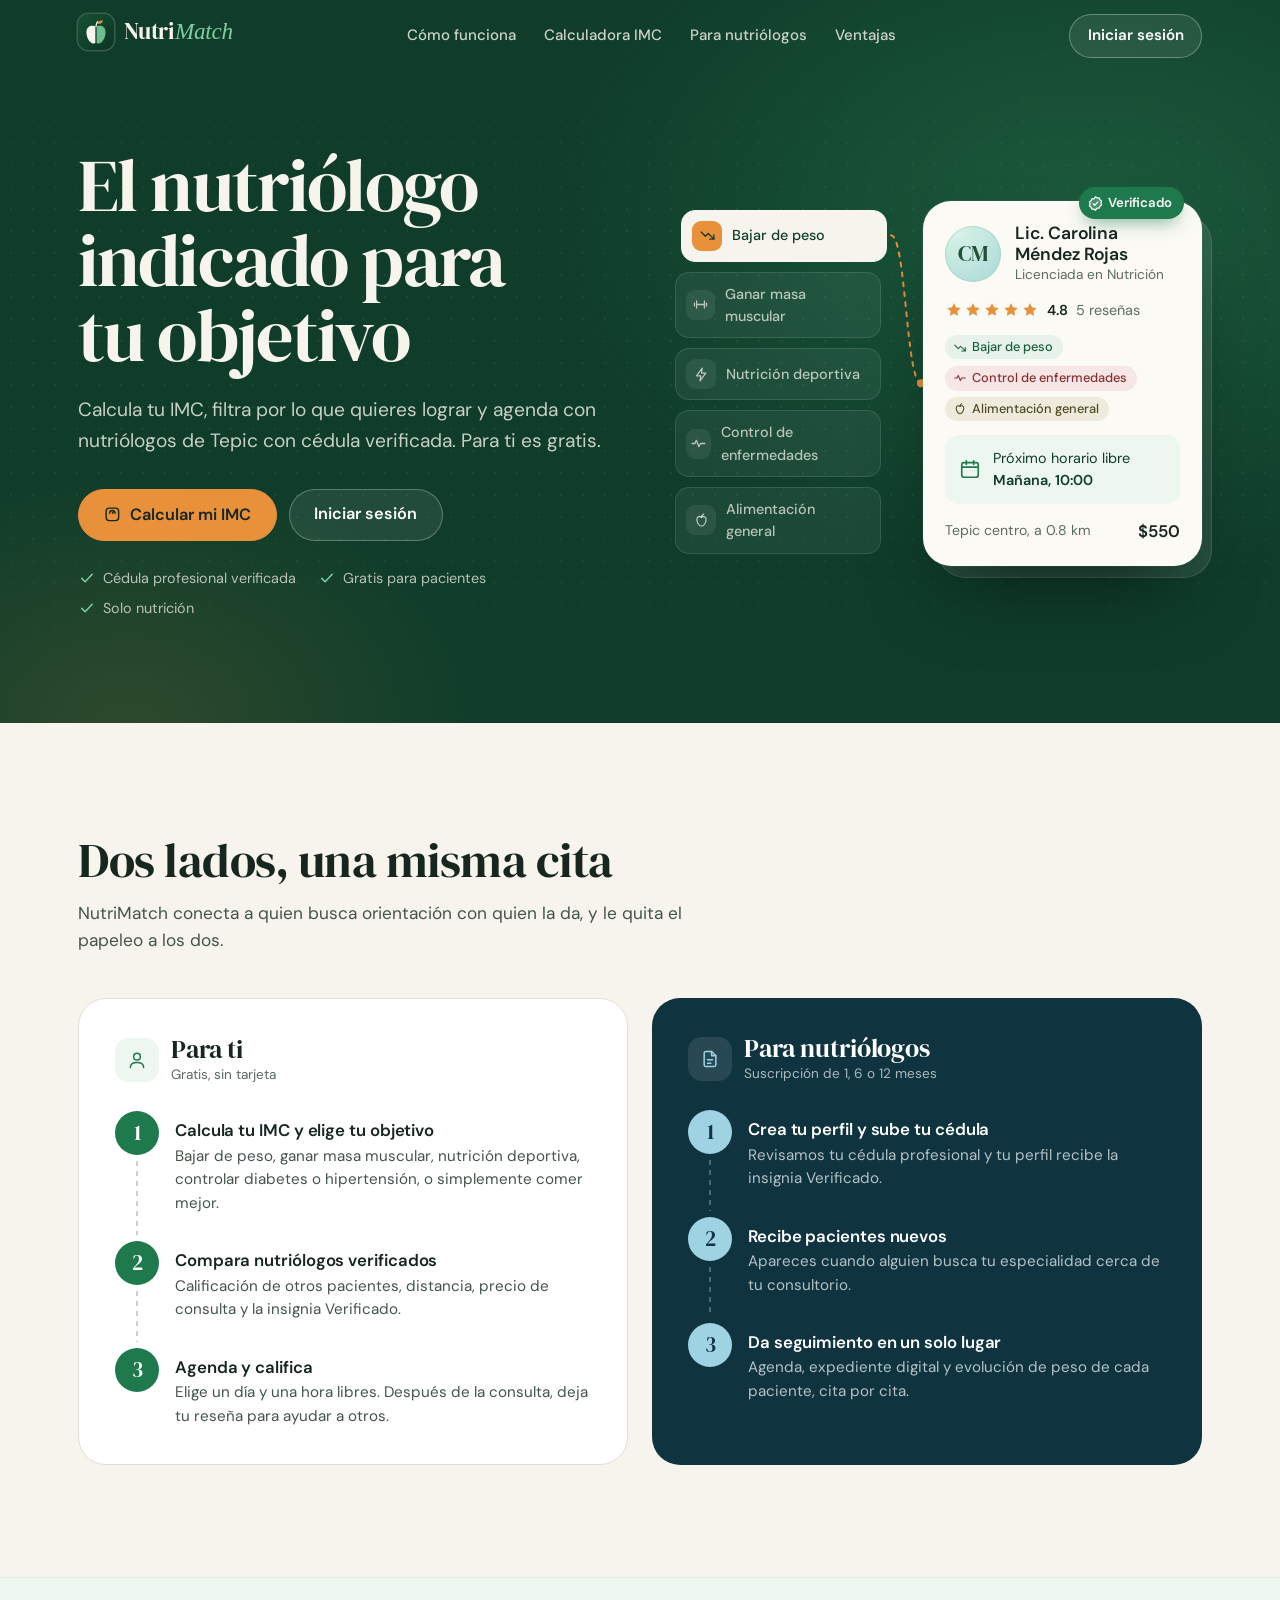
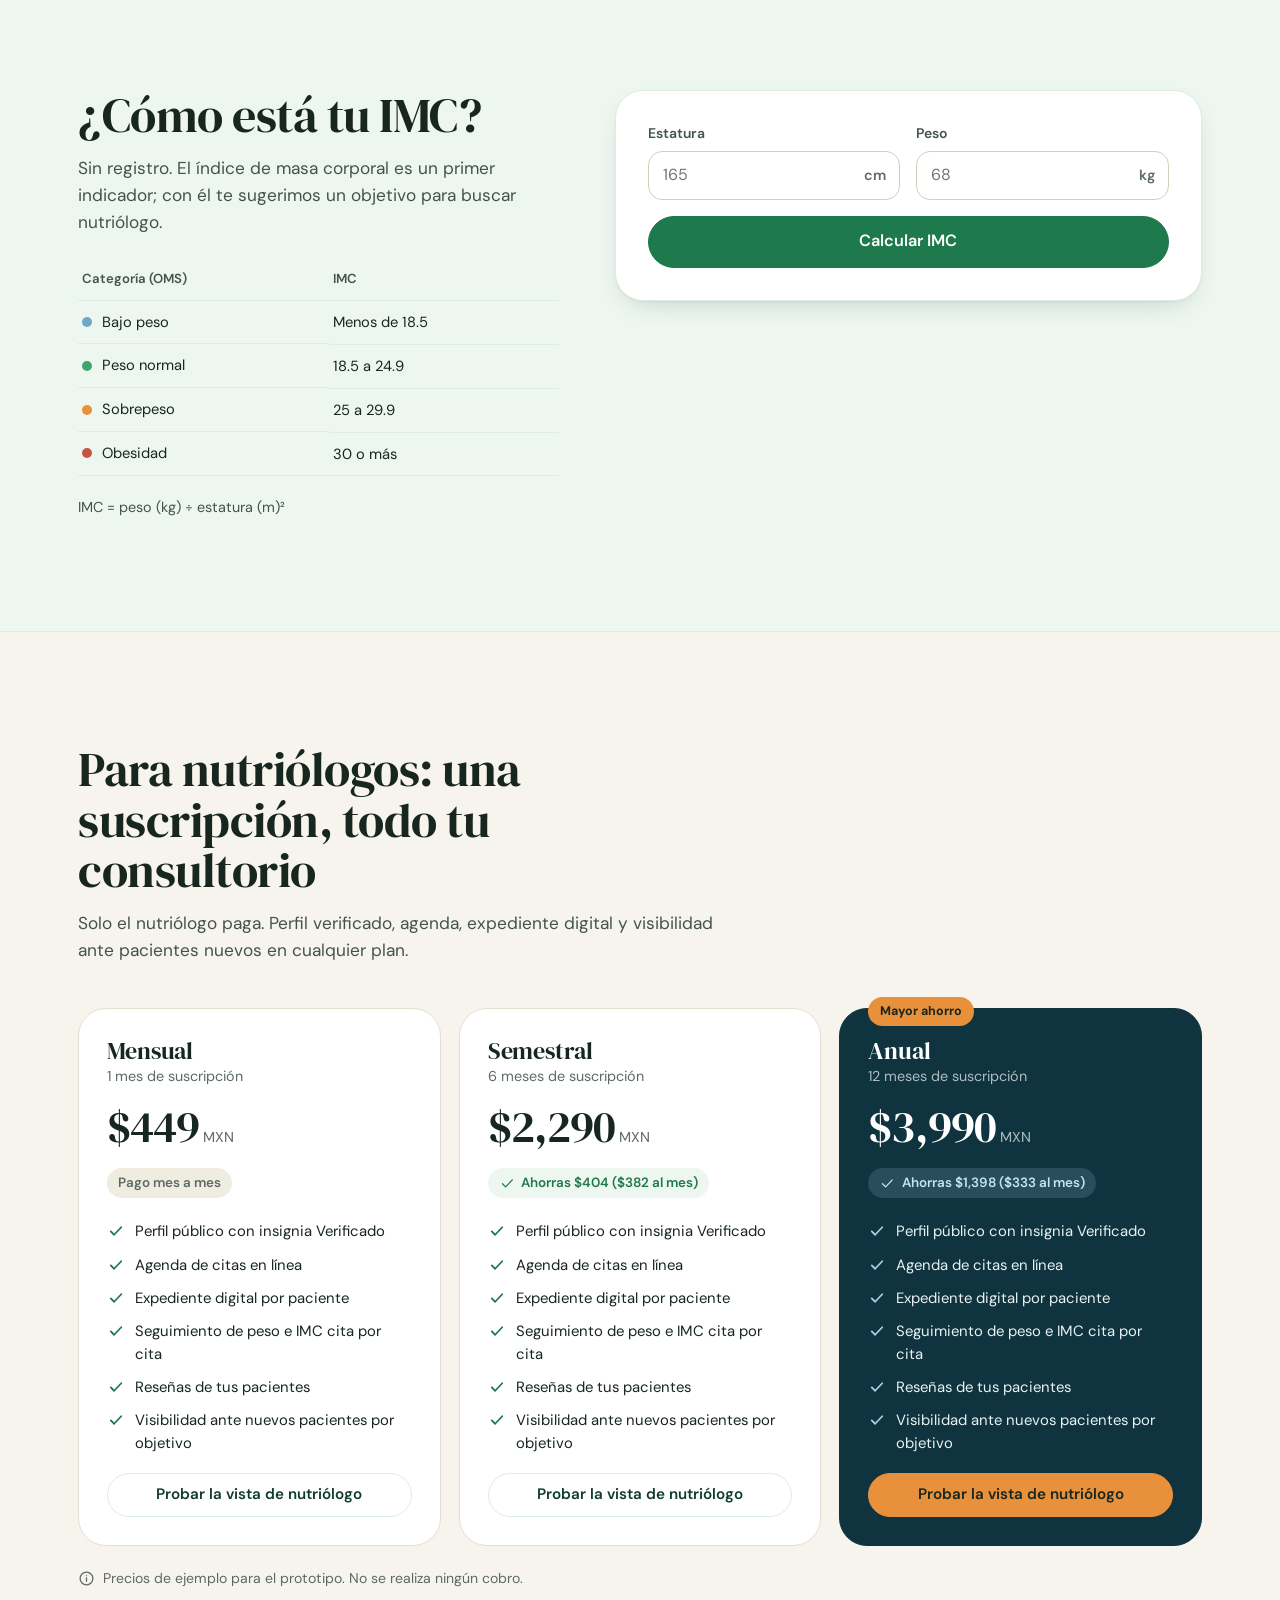
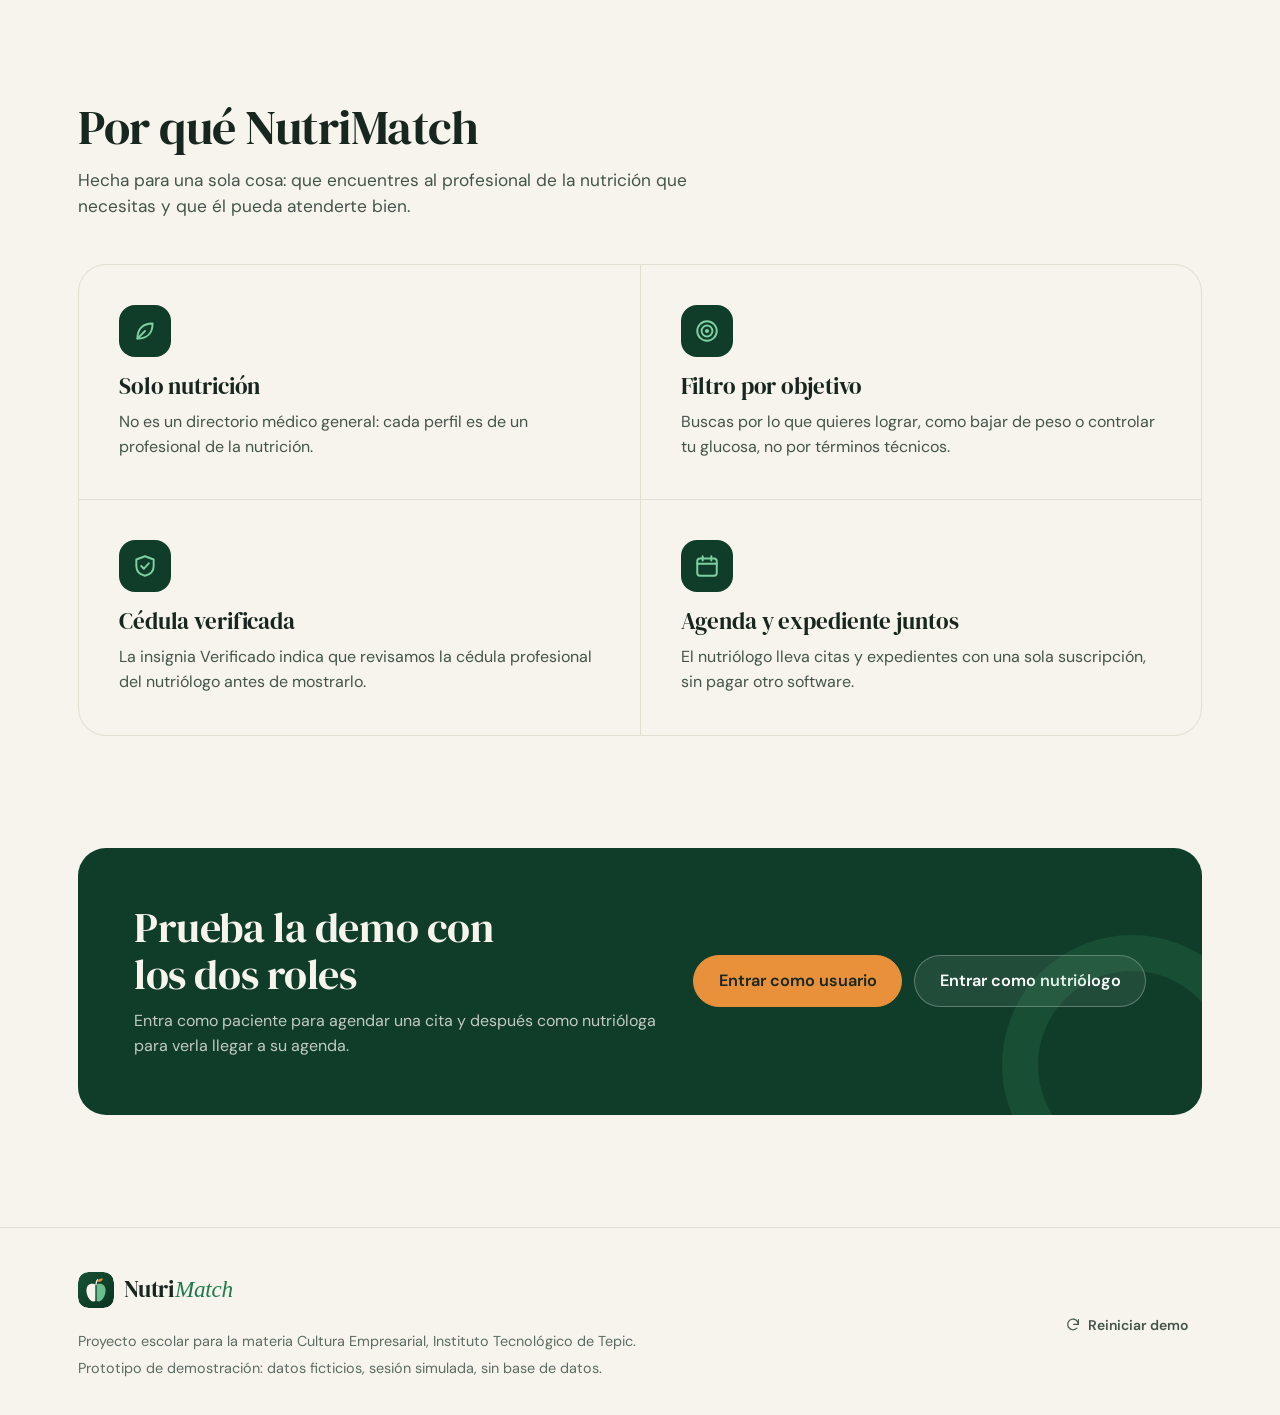
==== commit b96a132d: "Nuevo logo: manzana en dos mitades (paciente y nutriólogo) Agrega la carpeta brand/ con el ícono SVG" ====
--- a/index.html
+++ b/index.html
@@ -5,8 +5,12 @@
   <meta name="viewport" content="width=device-width, initial-scale=1, viewport-fit=cover">
   <title>NutriMatch: el nutriólogo indicado para tu objetivo</title>
   <meta name="description" content="NutriMatch conecta a personas con nutriólogos certificados en Tepic. Calcula tu IMC, filtra por objetivo y agenda tu cita. Prototipo escolar.">
+  <meta property="og:title" content="NutriMatch">
+  <meta property="og:description" content="El nutriólogo indicado para tu objetivo. Prototipo escolar.">
+  <meta property="og:image" content="https://nutrimatch-tepic.vercel.app/brand/nutrimatch-logo.png">
   <meta name="theme-color" content="#0F3D2A">
-  <link rel="icon" href="data:image/svg+xml,%3Csvg xmlns='http://www.w3.org/2000/svg' viewBox='0 0 40 40'%3E%3Crect width='40' height='40' rx='12' fill='%230F3D2A'/%3E%3Cpath d='M10.5 29.5c0-11 6.5-18 19-18.5-.4 12.4-7.4 18.6-19 18.5z' fill='%233FA56B'/%3E%3Cpath d='M10.5 29.5l9.2-9.2' stroke='%23EEF6F0' stroke-width='2.2' stroke-linecap='round'/%3E%3Ccircle cx='22.3' cy='17.7' r='3.2' fill='%23E8913A'/%3E%3C/svg%3E">
+  <link rel="icon" href="data:image/svg+xml,%3Csvg xmlns='http://www.w3.org/2000/svg' viewBox='0 0 48 48'%3E%3Cdefs%3E%3CclipPath id='i'%3E%3Crect width='23.1' height='48'/%3E%3C/clipPath%3E%3CclipPath id='d'%3E%3Crect x='24.9' width='24' height='48'/%3E%3C/clipPath%3E%3Cpath id='m' d='M24 16.2C20.3 13.4 12.6 13.3 11.4 21.4C10.3 29.8 15.8 38.2 20.3 38.2C21.9 38.2 22.9 37.4 24 37.4C25.1 37.4 26.1 38.2 27.7 38.2C32.2 38.2 37.7 29.8 36.6 21.4C35.4 13.3 27.7 13.4 24 16.2Z'/%3E%3C/defs%3E%3Crect width='48' height='48' rx='14' fill='%230F3D2A'/%3E%3Cg transform='translate(0 1.2)'%3E%3Cuse href='%23m' fill='%23F6F4EC' clip-path='url(%23i)'/%3E%3Cuse href='%23m' fill='%236DBE8E' clip-path='url(%23d)'/%3E%3Cpath d='M24 15.4C24 12.6 24.8 10.6 26.2 9.2' fill='none' stroke='%23F6F4EC' stroke-width='1.9' stroke-linecap='round'/%3E%3Cpath d='M25.6 11.6C26.9 8.2 30.4 7 33.2 7.7C32.5 10.9 29.1 12.6 25.6 11.6Z' fill='%23E8913A'/%3E%3C/g%3E%3C/svg%3E">
+  <link rel="apple-touch-icon" href="brand/nutrimatch-icono.png">
   <link rel="preconnect" href="https://fonts.googleapis.com">
   <link rel="preconnect" href="https://fonts.gstatic.com" crossorigin>
   <link href="https://fonts.googleapis.com/css2?family=DM+Sans:ital,opsz,wght@0,9..40,400;0,9..40,500;0,9..40,600;0,9..40,700;1,9..40,400&family=DM+Serif+Display&display=swap" rel="stylesheet">
--- a/css/styles.css
+++ b/css/styles.css
@@ -424,10 +424,16 @@
    LOGO
    ========================================================================= */
 .logo { display: inline-flex; align-items: center; gap: 10px; text-decoration: none; color: inherit; }
-.logo-marca { transition: transform .5s var(--ease-resorte); }
-a:hover .logo-marca { transform: rotate(-8deg) scale(1.05); }
+.logo-marca { border-radius: 29%; transition: transform .5s var(--ease-resorte), box-shadow .3s; }
+.logo-marca .mitad-a, .logo-marca .mitad-b { transition: transform .55s var(--ease-resorte); }
+.logo-marca .logo-hoja { transform-box: fill-box; transform-origin: 0% 100%; transition: transform .6s var(--ease-resorte); }
+a:hover .logo-marca { transform: translateY(-1px); }
+a:hover .logo-marca .mitad-a { transform: translateX(.9px); }
+a:hover .logo-marca .mitad-b { transform: translateX(-.9px); }
+a:hover .logo-marca .logo-hoja { transform: rotate(-14deg); }
+.sobre-oscuro .logo-marca, .n-lateral .logo-marca, .pub-cabecera:not(.solida) .logo-marca { box-shadow: 0 0 0 1.5px rgba(246, 244, 236, .18); }
 .logo-texto { font-family: var(--fuente-titulo); font-size: 1.45rem; letter-spacing: -.01em; color: var(--tinta); line-height: 1; }
-.logo-texto span { color: var(--verde-700); }
+.logo-texto span { color: var(--verde-700); font-style: italic; margin-left: .045em; }
 .sobre-oscuro .logo-texto { color: #F6F4EC; }
 .sobre-oscuro .logo-texto span { color: #7FD0A0; }
 
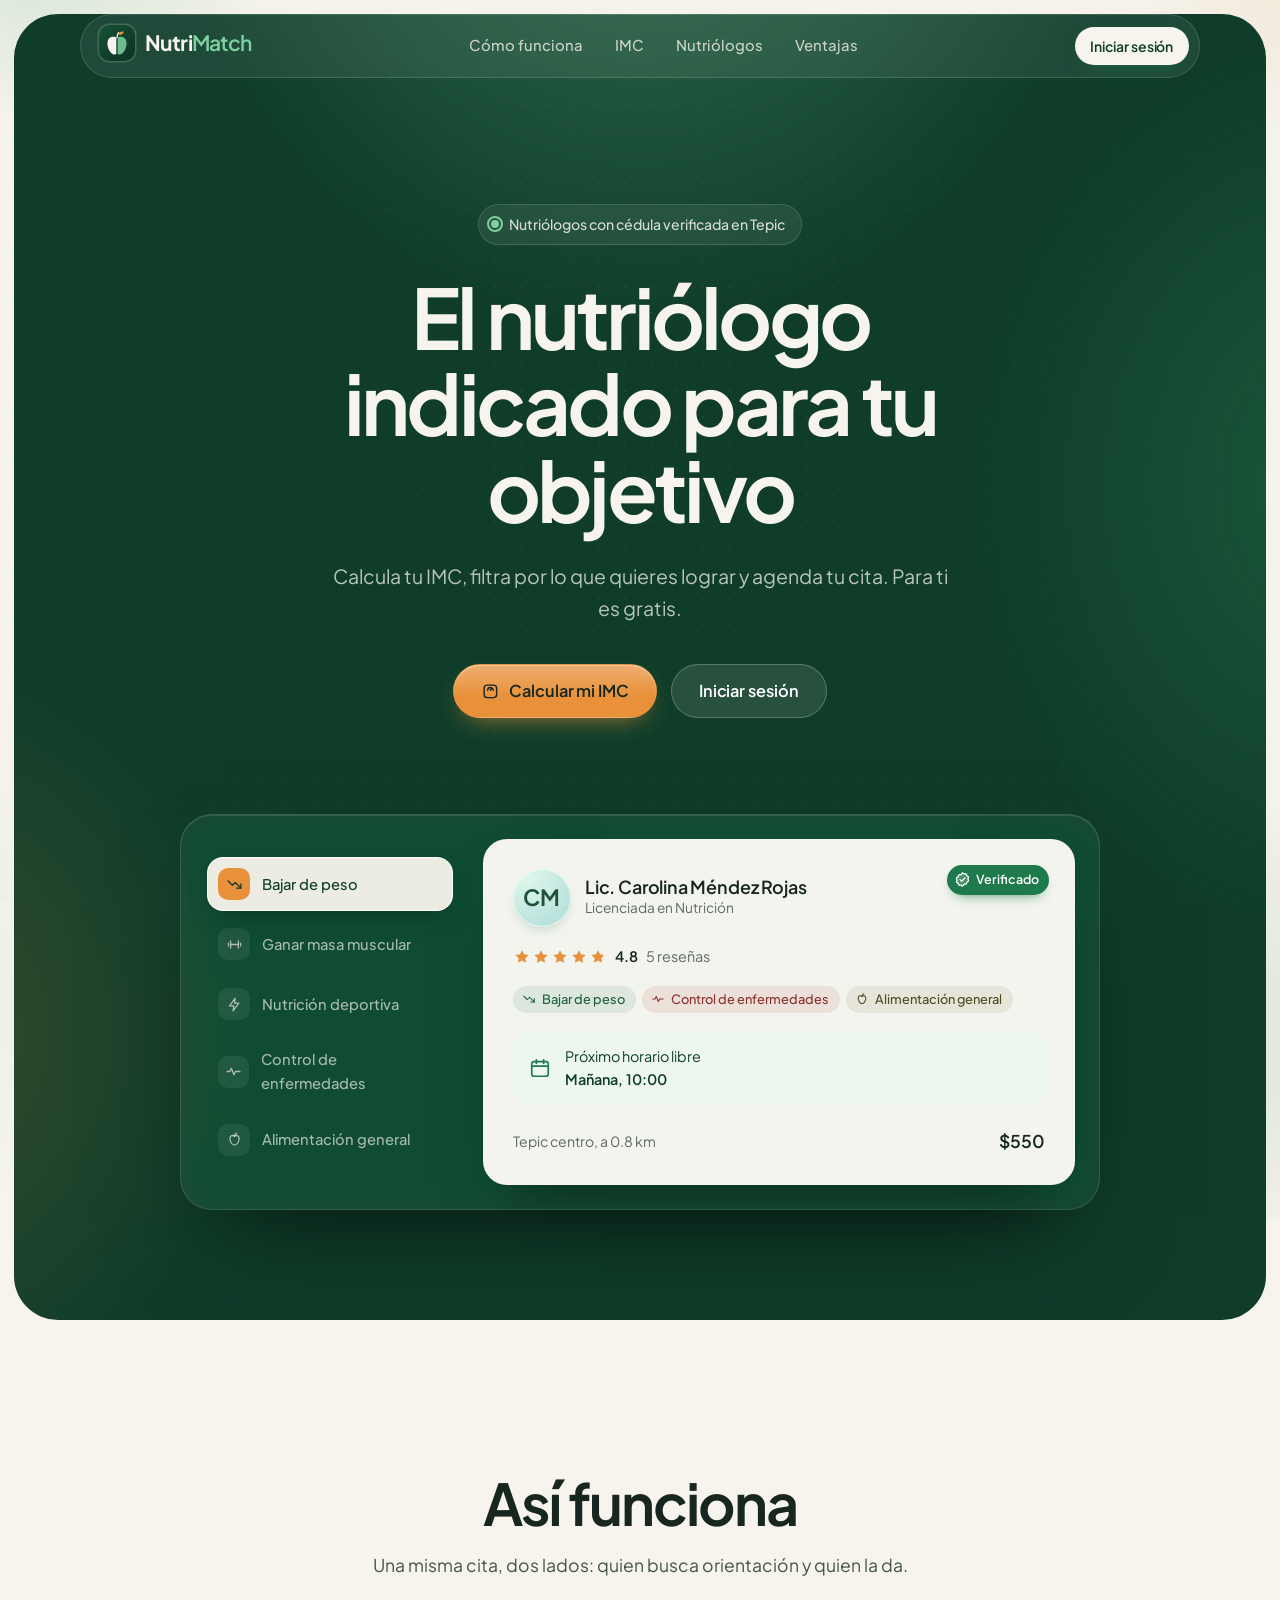
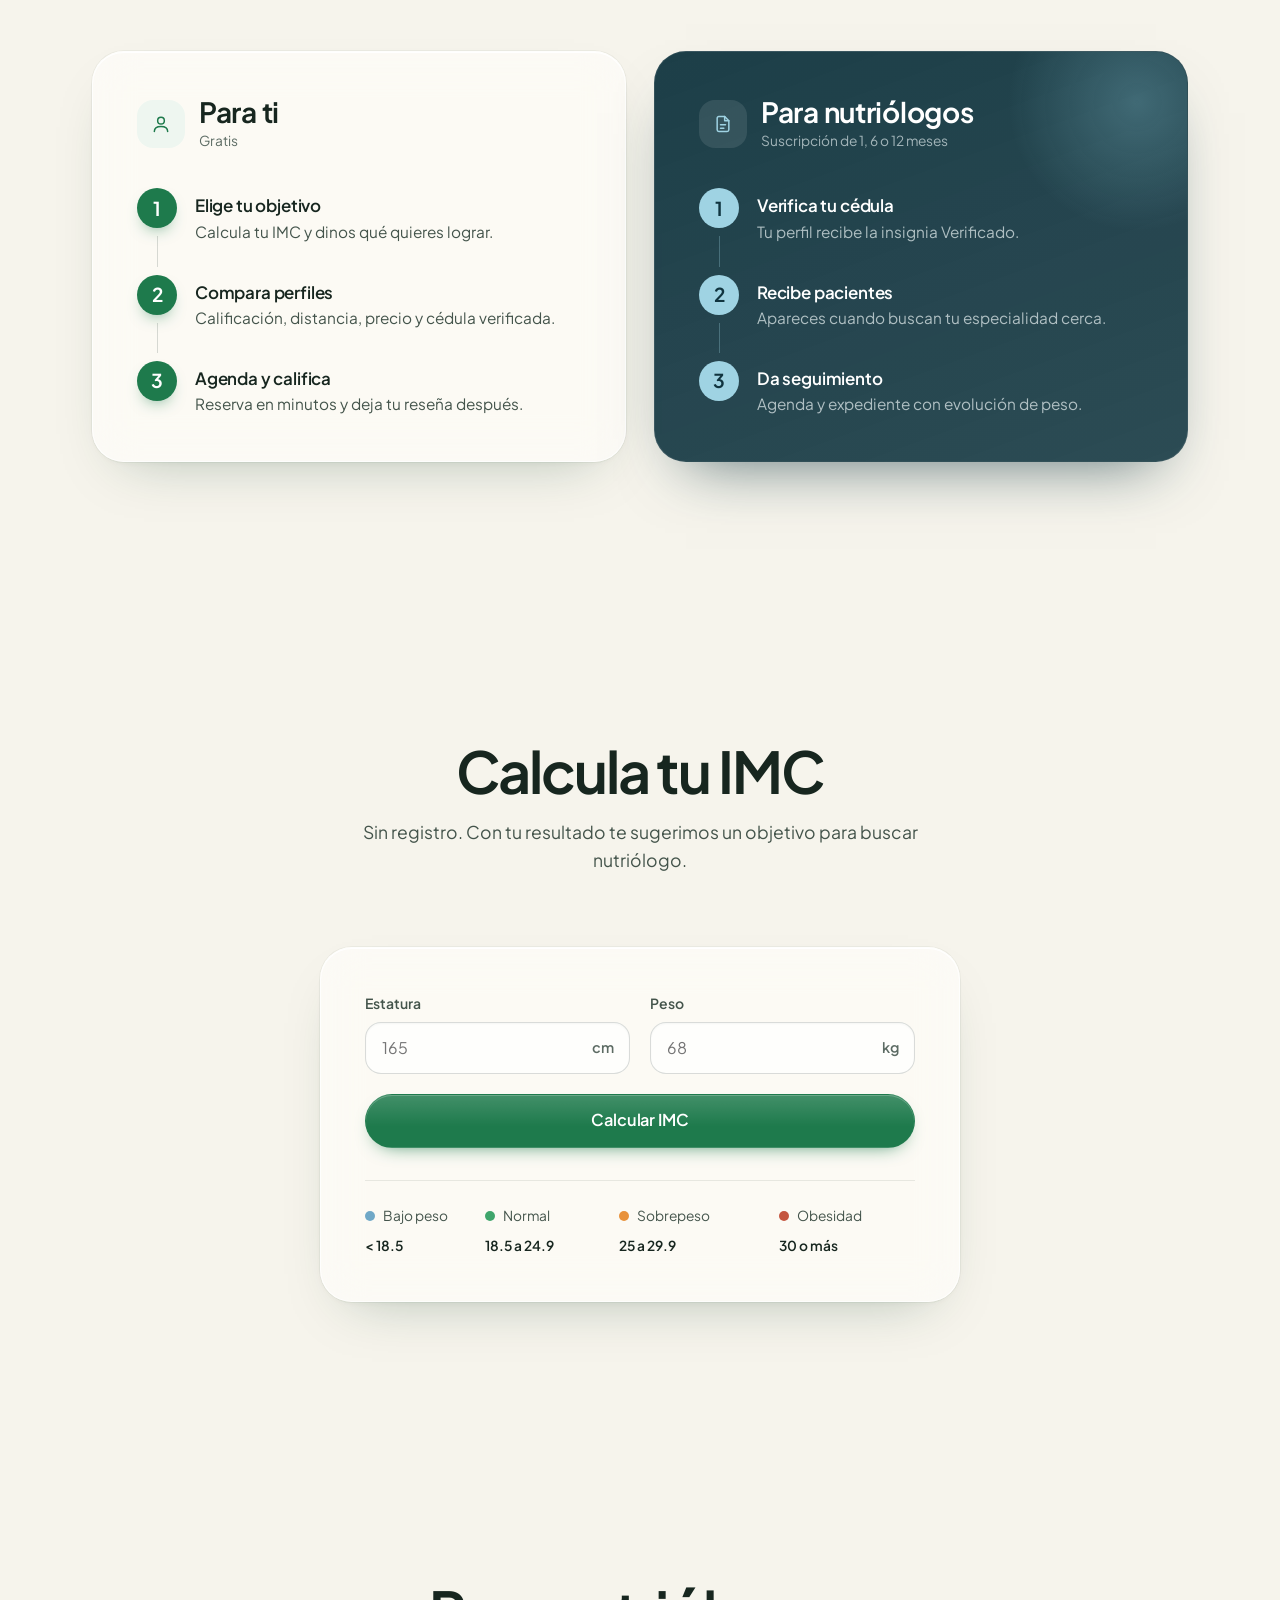
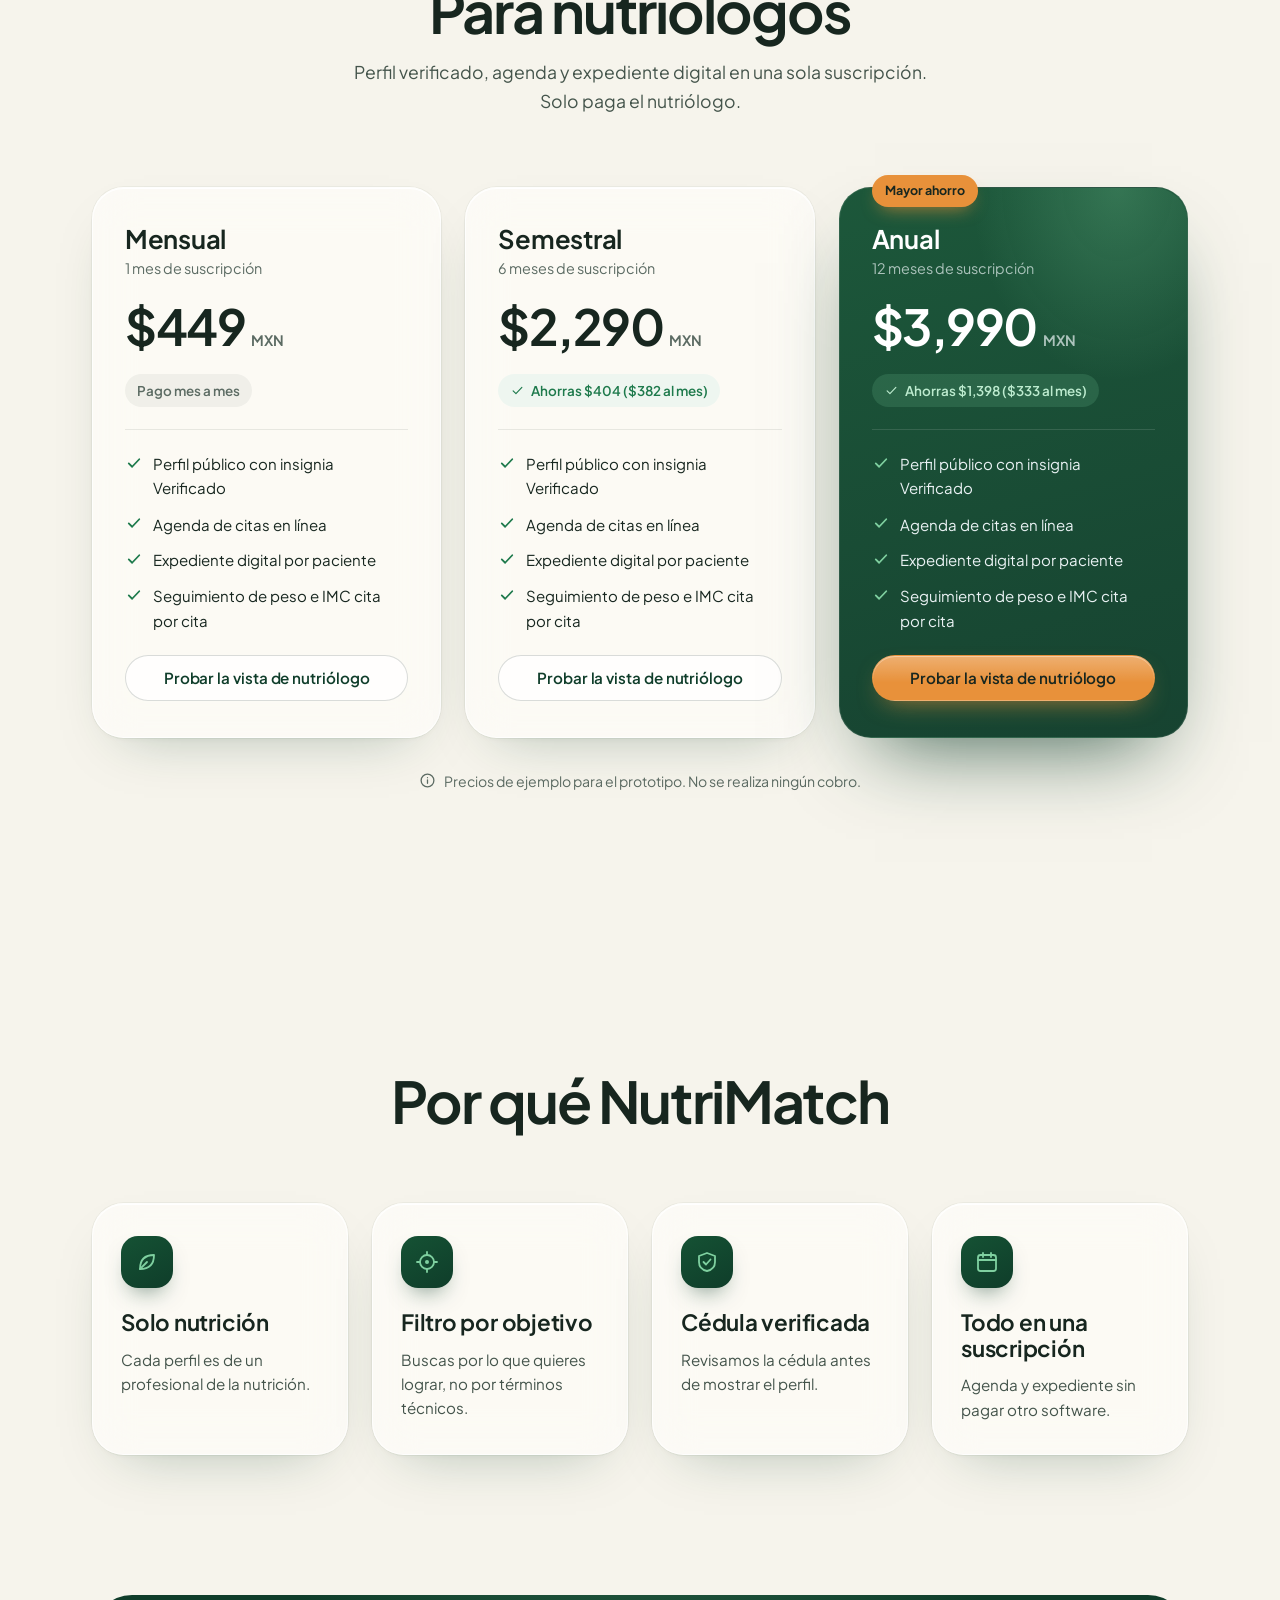
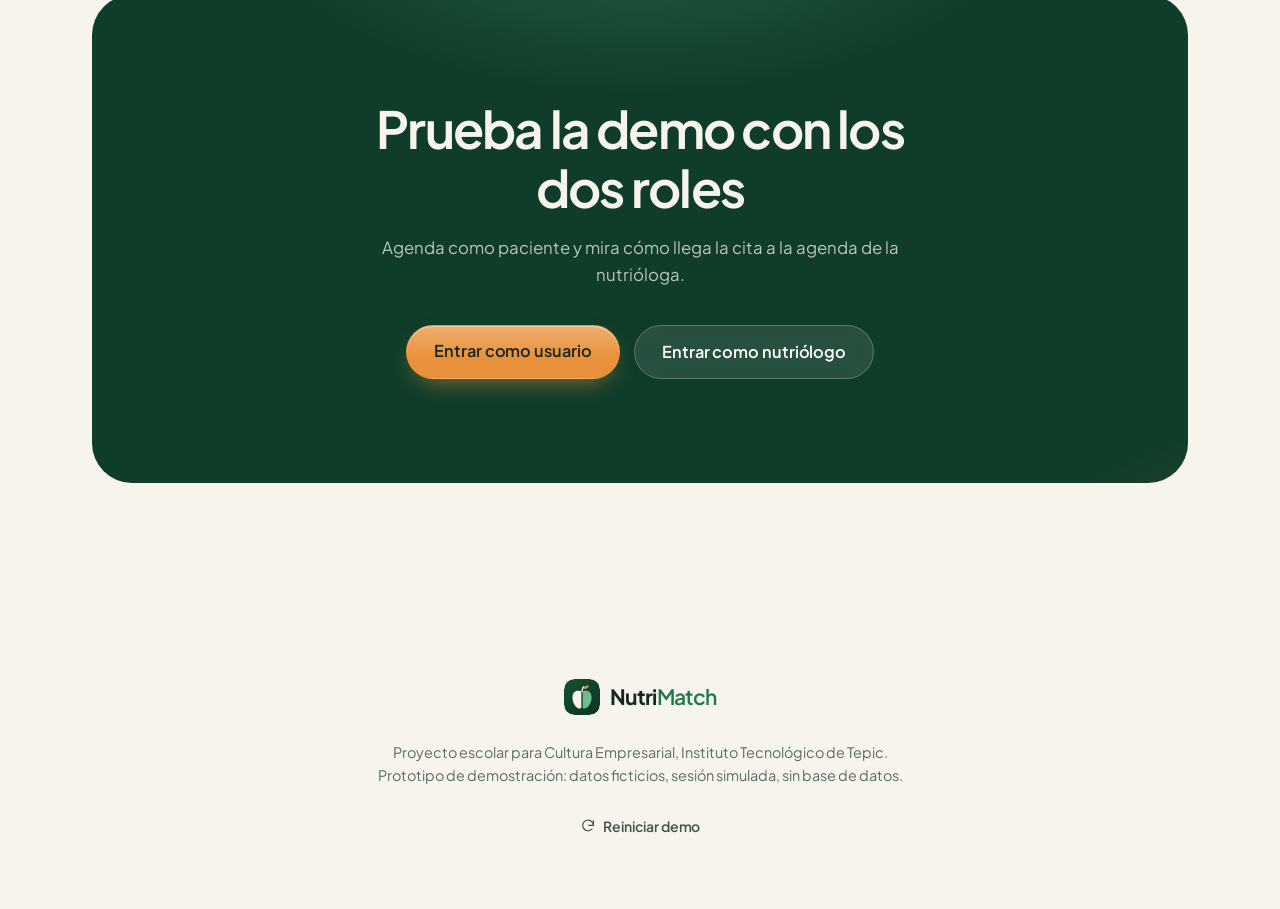
==== commit 06308200: "Rediseño 2026: estilo glass, más espacio y tipografía suave - Superficies de vidrio sobre luz ambien" ====
--- a/index.html
+++ b/index.html
@@ -13,52 +13,45 @@
   <link rel="apple-touch-icon" href="brand/nutrimatch-icono.png">
   <link rel="preconnect" href="https://fonts.googleapis.com">
   <link rel="preconnect" href="https://fonts.gstatic.com" crossorigin>
-  <link href="https://fonts.googleapis.com/css2?family=DM+Sans:ital,opsz,wght@0,9..40,400;0,9..40,500;0,9..40,600;0,9..40,700;1,9..40,400&family=DM+Serif+Display&display=swap" rel="stylesheet">
+  <link href="https://fonts.googleapis.com/css2?family=Plus+Jakarta+Sans:ital,wght@0,400;0,500;0,600;0,700;1,500;1,600&display=swap" rel="stylesheet">
   <link rel="stylesheet" href="css/styles.css">
 </head>
 <body class="tema-publico">
   <a class="saltar" href="#contenido">Saltar al contenido</a>
 
   <header class="pub-cabecera" id="cabecera">
-    <div class="contenedor">
+    <div class="pub-barra">
       <a href="#inicio" class="logo-enlace" aria-label="NutriMatch, ir al inicio" data-logo></a>
       <nav class="pub-nav" aria-label="Secciones">
         <a href="#como-funciona">Cómo funciona</a>
-        <a href="#imc">Calculadora IMC</a>
-        <a href="#nutriologos">Para nutriólogos</a>
+        <a href="#imc">IMC</a>
+        <a href="#nutriologos">Nutriólogos</a>
         <a href="#ventajas">Ventajas</a>
       </nav>
       <div id="cabecera-accion">
-        <button type="button" class="btn btn-secundario btn-entrar" data-abrir-acceso>Iniciar sesión</button>
+        <button type="button" class="btn btn-primario btn-sm btn-entrar" data-abrir-acceso>Iniciar sesión</button>
       </div>
     </div>
   </header>
 
   <main id="contenido">
     <!-- HERO -->
-    <section class="hero sobre-oscuro" id="inicio" aria-labelledby="hero-titulo">
-      <div class="contenedor hero-rejilla">
-        <div class="hero-texto">
-          <h1 id="hero-titulo">El nutriólogo indicado para tu objetivo</h1>
-          <p class="hero-bajada">Calcula tu IMC, filtra por lo que quieres lograr y agenda con nutriólogos de Tepic con cédula verificada. Para ti es gratis.</p>
-          <div class="hero-acciones">
-            <a href="#imc" class="btn btn-naranja btn-lg"><svg class="ico" viewBox="0 0 24 24" fill="none" stroke="currentColor" stroke-width="1.8" stroke-linecap="round" stroke-linejoin="round" aria-hidden="true"><rect x="4" y="4" width="16" height="16" rx="4"/><path d="M8.5 10.5a3.5 3.5 0 0 1 7 0M12 10.5l1.6-2"/></svg>Calcular mi IMC</a>
-            <button type="button" class="btn btn-claro btn-lg" data-abrir-acceso data-hero-accion>Iniciar sesión</button>
-          </div>
-          <p class="hero-nota">
-            <span><svg class="ico" viewBox="0 0 24 24" fill="none" stroke="currentColor" stroke-width="2" stroke-linecap="round" stroke-linejoin="round" aria-hidden="true"><path d="M5 12.5l4.5 4.5L19 7"/></svg>Cédula profesional verificada</span>
-            <span><svg class="ico" viewBox="0 0 24 24" fill="none" stroke="currentColor" stroke-width="2" stroke-linecap="round" stroke-linejoin="round" aria-hidden="true"><path d="M5 12.5l4.5 4.5L19 7"/></svg>Gratis para pacientes</span>
-            <span><svg class="ico" viewBox="0 0 24 24" fill="none" stroke="currentColor" stroke-width="2" stroke-linecap="round" stroke-linejoin="round" aria-hidden="true"><path d="M5 12.5l4.5 4.5L19 7"/></svg>Solo nutrición</span>
-          </p>
-        </div>
-
-        <div>
-          <p class="sr-only">Ejemplo: eliges un objetivo, como bajar de peso, y NutriMatch te muestra un nutriólogo verificado con su calificación y su próximo horario libre.</p>
-          <div class="match" id="match" aria-hidden="true">
-            <ul class="match-objetivos" id="match-objetivos"></ul>
-            <svg class="match-hilo" id="match-hilo"><path d=""/><circle r="4" cx="-10" cy="-10"/></svg>
-            <div class="match-tarjeta"><div class="mt-cuerpo" id="match-cuerpo"></div></div>
-          </div>
+    <section class="hero" id="inicio" aria-labelledby="hero-titulo">
+      <div class="contenedor hero-centro">
+        <p class="hero-insignia"><span class="punto-vivo" aria-hidden="true"></span>Nutriólogos con cédula verificada en Tepic</p>
+        <h1 id="hero-titulo" data-palabras>El nutriólogo indicado para tu objetivo</h1>
+        <p class="hero-bajada">Calcula tu IMC, filtra por lo que quieres lograr y agenda tu cita. Para ti es gratis.</p>
+        <div class="hero-acciones">
+          <a href="#imc" class="btn btn-naranja btn-lg"><span data-ico="bascula"></span>Calcular mi IMC</a>
+          <button type="button" class="btn btn-claro btn-lg" data-abrir-acceso data-hero-accion>Iniciar sesión</button>
+        </div>
+      </div>
+
+      <div class="contenedor">
+        <p class="sr-only">Ejemplo: eliges un objetivo, como bajar de peso, y NutriMatch te muestra un nutriólogo verificado con su calificación y su próximo horario libre.</p>
+        <div class="match" id="match" aria-hidden="true">
+          <ul class="match-objetivos" id="match-objetivos"></ul>
+          <div class="match-tarjeta"><div class="mt-cuerpo" id="match-cuerpo"></div></div>
         </div>
       </div>
     </section>
@@ -67,30 +60,30 @@
     <section class="seccion" id="como-funciona" aria-labelledby="cf-titulo">
       <div class="contenedor">
         <div class="seccion-cabeza" data-revelar>
-          <h2 id="cf-titulo">Dos lados, una misma cita</h2>
-          <p>NutriMatch conecta a quien busca orientación con quien la da, y le quita el papeleo a los dos.</p>
+          <h2 id="cf-titulo">Así funciona</h2>
+          <p>Una misma cita, dos lados: quien busca orientación y quien la da.</p>
         </div>
         <div class="pasos-rejilla">
           <article class="pista-pasos pista-usuario" data-revelar>
             <div class="pista-cabeza">
-              <span class="rol-ico"><svg class="ico" viewBox="0 0 24 24" fill="none" stroke="currentColor" stroke-width="1.8" stroke-linecap="round" stroke-linejoin="round" aria-hidden="true"><circle cx="12" cy="8" r="4"/><path d="M4 21c0-4 3.6-6 8-6s8 2 8 6"/></svg></span>
-              <div><h3>Para ti</h3><small>Gratis, sin tarjeta</small></div>
+              <span class="rol-ico"><span data-ico="usuario"></span></span>
+              <div><h3>Para ti</h3><small>Gratis</small></div>
             </div>
             <ol class="pasos">
-              <li class="paso"><div><h4>Calcula tu IMC y elige tu objetivo</h4><p>Bajar de peso, ganar masa muscular, nutrición deportiva, controlar diabetes o hipertensión, o simplemente comer mejor.</p></div></li>
-              <li class="paso"><div><h4>Compara nutriólogos verificados</h4><p>Calificación de otros pacientes, distancia, precio de consulta y la insignia Verificado.</p></div></li>
-              <li class="paso"><div><h4>Agenda y califica</h4><p>Elige un día y una hora libres. Después de la consulta, deja tu reseña para ayudar a otros.</p></div></li>
+              <li class="paso"><div><h4>Elige tu objetivo</h4><p>Calcula tu IMC y dinos qué quieres lograr.</p></div></li>
+              <li class="paso"><div><h4>Compara perfiles</h4><p>Calificación, distancia, precio y cédula verificada.</p></div></li>
+              <li class="paso"><div><h4>Agenda y califica</h4><p>Reserva en minutos y deja tu reseña después.</p></div></li>
             </ol>
           </article>
-          <article class="pista-pasos pista-nutri" data-revelar style="--retraso:.1s">
+          <article class="pista-pasos pista-nutri" data-revelar style="--retraso:.12s">
             <div class="pista-cabeza">
-              <span class="rol-ico"><svg class="ico" viewBox="0 0 24 24" fill="none" stroke="currentColor" stroke-width="1.8" stroke-linecap="round" stroke-linejoin="round" aria-hidden="true"><path d="M14 3H7a2 2 0 0 0-2 2v14a2 2 0 0 0 2 2h10a2 2 0 0 0 2-2V8z"/><path d="M14 3v5h5M9 13h6M9 17h4"/></svg></span>
+              <span class="rol-ico"><span data-ico="expediente"></span></span>
               <div><h3>Para nutriólogos</h3><small>Suscripción de 1, 6 o 12 meses</small></div>
             </div>
             <ol class="pasos">
-              <li class="paso"><div><h4>Crea tu perfil y sube tu cédula</h4><p>Revisamos tu cédula profesional y tu perfil recibe la insignia Verificado.</p></div></li>
-              <li class="paso"><div><h4>Recibe pacientes nuevos</h4><p>Apareces cuando alguien busca tu especialidad cerca de tu consultorio.</p></div></li>
-              <li class="paso"><div><h4>Da seguimiento en un solo lugar</h4><p>Agenda, expediente digital y evolución de peso de cada paciente, cita por cita.</p></div></li>
+              <li class="paso"><div><h4>Verifica tu cédula</h4><p>Tu perfil recibe la insignia Verificado.</p></div></li>
+              <li class="paso"><div><h4>Recibe pacientes</h4><p>Apareces cuando buscan tu especialidad cerca.</p></div></li>
+              <li class="paso"><div><h4>Da seguimiento</h4><p>Agenda y expediente con evolución de peso.</p></div></li>
             </ol>
           </article>
         </div>
@@ -99,28 +92,12 @@
 
     <!-- IMC -->
     <section class="seccion seccion-imc" id="imc" aria-labelledby="imc-titulo">
-      <div class="contenedor imc-rejilla">
-        <div data-revelar>
-          <div class="seccion-cabeza" style="margin-bottom:24px">
-            <h2 id="imc-titulo">¿Cómo está tu IMC?</h2>
-            <p>Sin registro. El índice de masa corporal es un primer indicador; con él te sugerimos un objetivo para buscar nutriólogo.</p>
-          </div>
-          <table class="tabla-oms">
-            <caption class="sr-only">Categorías de IMC de la OMS</caption>
-            <thead><tr><th scope="col">Categoría (OMS)</th><th scope="col">IMC</th></tr></thead>
-            <tbody>
-              <tr><td><span class="punto p-bajo"></span>Bajo peso</td><td>Menos de 18.5</td></tr>
-              <tr><td><span class="punto p-normal"></span>Peso normal</td><td>18.5 a 24.9</td></tr>
-              <tr><td><span class="punto p-sobrepeso"></span>Sobrepeso</td><td>25 a 29.9</td></tr>
-              <tr><td><span class="punto p-obesidad"></span>Obesidad</td><td>30 o más</td></tr>
-            </tbody>
-          </table>
-          <div class="imc-formula">
-            <p>IMC = peso (kg) ÷ estatura (m)²</p>
-          </div>
-        </div>
-
-        <div class="imc-tarjeta" data-revelar style="--retraso:.1s">
+      <div class="contenedor">
+        <div class="seccion-cabeza" data-revelar>
+          <h2 id="imc-titulo">Calcula tu IMC</h2>
+          <p>Sin registro. Con tu resultado te sugerimos un objetivo para buscar nutriólogo.</p>
+        </div>
+        <div class="imc-tarjeta" data-revelar>
           <form class="imc-form" id="imc-form" novalidate>
             <div class="rejilla-campos">
               <div class="campo">
@@ -141,6 +118,12 @@
             <button type="submit" class="btn btn-primario btn-lg btn-bloque">Calcular IMC</button>
           </form>
           <div class="imc-salida" id="imc-salida" hidden aria-live="polite"></div>
+          <ul class="imc-leyenda" aria-label="Categorías de IMC de la OMS">
+            <li><span class="punto p-bajo"></span>Bajo peso <b>&lt; 18.5</b></li>
+            <li><span class="punto p-normal"></span>Normal <b>18.5 a 24.9</b></li>
+            <li><span class="punto p-sobrepeso"></span>Sobrepeso <b>25 a 29.9</b></li>
+            <li><span class="punto p-obesidad"></span>Obesidad <b>30 o más</b></li>
+          </ul>
         </div>
       </div>
     </section>
@@ -149,54 +132,51 @@
     <section class="seccion" id="nutriologos" aria-labelledby="planes-titulo">
       <div class="contenedor">
         <div class="seccion-cabeza" data-revelar>
-          <h2 id="planes-titulo">Para nutriólogos: una suscripción, todo tu consultorio</h2>
-          <p>Solo el nutriólogo paga. Perfil verificado, agenda, expediente digital y visibilidad ante pacientes nuevos en cualquier plan.</p>
+          <h2 id="planes-titulo">Para nutriólogos</h2>
+          <p>Perfil verificado, agenda y expediente digital en una sola suscripción. Solo paga el nutriólogo.</p>
         </div>
         <div class="planes" id="planes"></div>
-        <p class="nota-precios"><svg class="ico" viewBox="0 0 24 24" fill="none" stroke="currentColor" stroke-width="1.8" stroke-linecap="round" stroke-linejoin="round" aria-hidden="true"><circle cx="12" cy="12" r="9"/><path d="M12 11v5M12 8h.01"/></svg>Precios de ejemplo para el prototipo. No se realiza ningún cobro.</p>
+        <p class="nota-precios"><span data-ico="info"></span>Precios de ejemplo para el prototipo. No se realiza ningún cobro.</p>
       </div>
     </section>
 
     <!-- VENTAJAS -->
-    <section class="seccion" id="ventajas" aria-labelledby="ventajas-titulo" style="padding-top:0">
+    <section class="seccion" id="ventajas" aria-labelledby="ventajas-titulo">
       <div class="contenedor">
         <div class="seccion-cabeza" data-revelar>
           <h2 id="ventajas-titulo">Por qué NutriMatch</h2>
-          <p>Hecha para una sola cosa: que encuentres al profesional de la nutrición que necesitas y que él pueda atenderte bien.</p>
-        </div>
-        <div class="ventajas" data-revelar>
-          <article class="ventaja">
-            <span class="ventaja-ico"><svg class="ico" viewBox="0 0 24 24" fill="none" stroke="currentColor" stroke-width="1.8" stroke-linecap="round" stroke-linejoin="round" aria-hidden="true"><path d="M5 19C5 10 10 5 19 5c0 9-5 14-14 14z"/><path d="M5 19l7-7"/></svg></span>
+        </div>
+        <div class="ventajas">
+          <article class="ventaja" data-revelar>
+            <span class="ventaja-ico"><span data-ico="hoja"></span></span>
             <h3>Solo nutrición</h3>
-            <p>No es un directorio médico general: cada perfil es de un profesional de la nutrición.</p>
-          </article>
-          <article class="ventaja">
-            <span class="ventaja-ico"><svg class="ico" viewBox="0 0 24 24" fill="none" stroke="currentColor" stroke-width="1.8" stroke-linecap="round" stroke-linejoin="round" aria-hidden="true"><circle cx="12" cy="12" r="9"/><circle cx="12" cy="12" r="5"/><circle cx="12" cy="12" r="1"/></svg></span>
+            <p>Cada perfil es de un profesional de la nutrición.</p>
+          </article>
+          <article class="ventaja" data-revelar style="--retraso:.08s">
+            <span class="ventaja-ico"><span data-ico="mira"></span></span>
             <h3>Filtro por objetivo</h3>
-            <p>Buscas por lo que quieres lograr, como bajar de peso o controlar tu glucosa, no por términos técnicos.</p>
-          </article>
-          <article class="ventaja">
-            <span class="ventaja-ico"><svg class="ico" viewBox="0 0 24 24" fill="none" stroke="currentColor" stroke-width="1.8" stroke-linecap="round" stroke-linejoin="round" aria-hidden="true"><path d="M12 3l8 3v6c0 5-3.5 8-8 9-4.5-1-8-4-8-9V6z"/><path d="M8.5 12l2.5 2.5 4.5-5"/></svg></span>
+            <p>Buscas por lo que quieres lograr, no por términos técnicos.</p>
+          </article>
+          <article class="ventaja" data-revelar style="--retraso:.16s">
+            <span class="ventaja-ico"><span data-ico="escudo"></span></span>
             <h3>Cédula verificada</h3>
-            <p>La insignia Verificado indica que revisamos la cédula profesional del nutriólogo antes de mostrarlo.</p>
-          </article>
-          <article class="ventaja">
-            <span class="ventaja-ico"><svg class="ico" viewBox="0 0 24 24" fill="none" stroke="currentColor" stroke-width="1.8" stroke-linecap="round" stroke-linejoin="round" aria-hidden="true"><rect x="3" y="5" width="18" height="16" rx="2.5"/><path d="M3 10h18M8 3v4M16 3v4"/></svg></span>
-            <h3>Agenda y expediente juntos</h3>
-            <p>El nutriólogo lleva citas y expedientes con una sola suscripción, sin pagar otro software.</p>
+            <p>Revisamos la cédula antes de mostrar el perfil.</p>
+          </article>
+          <article class="ventaja" data-revelar style="--retraso:.24s">
+            <span class="ventaja-ico"><span data-ico="calendario"></span></span>
+            <h3>Todo en una suscripción</h3>
+            <p>Agenda y expediente sin pagar otro software.</p>
           </article>
         </div>
       </div>
     </section>
 
     <!-- CIERRE -->
-    <section class="seccion" style="padding-top:0" aria-labelledby="cierre-titulo">
-      <div class="contenedor">
-        <div class="cierre sobre-oscuro" data-revelar>
-          <div>
-            <h2 id="cierre-titulo">Prueba la demo con los dos roles</h2>
-            <p>Entra como paciente para agendar una cita y después como nutrióloga para verla llegar a su agenda.</p>
-          </div>
+    <section class="seccion seccion-cierre" aria-labelledby="cierre-titulo">
+      <div class="contenedor">
+        <div class="cierre" data-revelar>
+          <h2 id="cierre-titulo">Prueba la demo con los dos roles</h2>
+          <p>Agenda como paciente y mira cómo llega la cita a la agenda de la nutrióloga.</p>
           <div class="cierre-acciones">
             <button type="button" class="btn btn-naranja btn-lg" data-abrir-acceso data-correo="usuario@gmail.com">Entrar como usuario</button>
             <button type="button" class="btn btn-claro btn-lg" data-abrir-acceso data-correo="nutriologo@gmail.com">Entrar como nutriólogo</button>
@@ -208,68 +188,47 @@
 
   <footer class="pie">
     <div class="contenedor">
-      <div>
-        <span data-logo></span>
-        <p class="mt-2">Proyecto escolar para la materia Cultura Empresarial, Instituto Tecnológico de Tepic.</p>
-        <p>Prototipo de demostración: datos ficticios, sesión simulada, sin base de datos.</p>
-      </div>
-      <div class="pie-acciones">
-        <button type="button" class="btn btn-fantasma btn-sm" data-reiniciar-demo>
-          <svg class="ico" viewBox="0 0 24 24" fill="none" stroke="currentColor" stroke-width="1.8" stroke-linecap="round" stroke-linejoin="round" aria-hidden="true"><path d="M20 11a8 8 0 1 0-2.3 5.7"/><path d="M20 4v7h-7"/></svg>Reiniciar demo
-        </button>
-      </div>
+      <span data-logo></span>
+      <p>Proyecto escolar para Cultura Empresarial, Instituto Tecnológico de Tepic.<br>Prototipo de demostración: datos ficticios, sesión simulada, sin base de datos.</p>
+      <button type="button" class="btn btn-fantasma btn-sm" data-reiniciar-demo><span data-ico="reiniciar"></span>Reiniciar demo</button>
     </div>
   </footer>
 
   <!-- ACCESO SIMULADO -->
   <div class="acceso" id="acceso" role="dialog" aria-modal="true" aria-labelledby="acceso-titulo" aria-hidden="true" inert>
-    <button type="button" class="btn-icono acceso-cerrar" id="acceso-cerrar" aria-label="Cerrar inicio de sesión">
-      <svg class="ico" viewBox="0 0 24 24" fill="none" stroke="currentColor" stroke-width="1.8" stroke-linecap="round" aria-hidden="true"><path d="M6 6l12 12M18 6L6 18"/></svg>
-    </button>
-    <aside class="acceso-lado sobre-oscuro">
+    <button type="button" class="btn-icono acceso-cerrar" id="acceso-cerrar" aria-label="Cerrar inicio de sesión"><span data-ico="cerrar"></span></button>
+    <div class="acceso-caja">
       <span data-logo></span>
-      <div class="acceso-frase">
-        <h2>Tu próxima cita, con el nutriólogo correcto</h2>
-        <p>Cada rol ve una plataforma distinta: el paciente busca y agenda; el nutriólogo administra su consultorio.</p>
-      </div>
-      <div class="acceso-roles">
-        <div class="acceso-rol"><span class="rol-punto" style="background:#3FA56B"></span><div><strong>usuario@gmail.com</strong><span>Busca, agenda y califica</span></div></div>
-        <div class="acceso-rol"><span class="rol-punto" style="background:#5FB0C9"></span><div><strong>nutriologo@gmail.com</strong><span>Agenda, expedientes y suscripción</span></div></div>
-      </div>
-    </aside>
-    <div class="acceso-principal">
-      <div class="acceso-caja">
-        <div>
-          <h1 id="acceso-titulo">Iniciar sesión</h1>
-          <p class="bajada">Acceso simulado: solo escribe el correo, no hay contraseña.</p>
-        </div>
-        <div id="acceso-aviso" class="nota-demo" hidden></div>
-        <form id="form-acceso" class="pila" novalidate style="gap:14px">
-          <div class="campo">
-            <label for="acceso-correo">Correo electrónico</label>
-            <input id="acceso-correo" name="correo" type="email" inputmode="email" autocomplete="email" placeholder="tucorreo@gmail.com" spellcheck="false" autocapitalize="off">
-          </div>
-          <div id="acceso-error" role="alert"></div>
-          <button type="submit" class="btn btn-primario btn-lg btn-bloque btn-entrando" id="acceso-enviar">
-            <svg class="ico ico-carga" viewBox="0 0 24 24" fill="none" stroke="currentColor" stroke-width="2.4" stroke-linecap="round" aria-hidden="true"><path d="M21 12a9 9 0 1 1-6.2-8.6"/></svg>
-            <span>Entrar</span>
-          </button>
-        </form>
-        <div class="atajos">
-          <p class="atajos-titulo">o usa una cuenta de demo</p>
-          <button type="button" class="atajo atajo-u" data-atajo="usuario@gmail.com">
-            <span class="rol-ico"><svg class="ico" viewBox="0 0 24 24" fill="none" stroke="currentColor" stroke-width="1.8" stroke-linecap="round" stroke-linejoin="round" aria-hidden="true"><circle cx="12" cy="8" r="4"/><path d="M4 21c0-4 3.6-6 8-6s8 2 8 6"/></svg></span>
-            <span><strong>Entrar como usuario</strong><small>Sofía, paciente</small></span>
-            <svg class="ico ico-der" viewBox="0 0 24 24" fill="none" stroke="currentColor" stroke-width="2" stroke-linecap="round" stroke-linejoin="round" aria-hidden="true"><path d="M9 5l7 7-7 7"/></svg>
-          </button>
-          <button type="button" class="atajo atajo-n" data-atajo="nutriologo@gmail.com">
-            <span class="rol-ico"><svg class="ico" viewBox="0 0 24 24" fill="none" stroke="currentColor" stroke-width="1.8" stroke-linecap="round" stroke-linejoin="round" aria-hidden="true"><path d="M14 3H7a2 2 0 0 0-2 2v14a2 2 0 0 0 2 2h10a2 2 0 0 0 2-2V8z"/><path d="M14 3v5h5M9 13h6M9 17h4"/></svg></span>
-            <span><strong>Entrar como nutriólogo</strong><small>Lic. Carolina Méndez Rojas</small></span>
-            <svg class="ico ico-der" viewBox="0 0 24 24" fill="none" stroke="currentColor" stroke-width="2" stroke-linecap="round" stroke-linejoin="round" aria-hidden="true"><path d="M9 5l7 7-7 7"/></svg>
-          </button>
-        </div>
-        <p class="texto-suave" style="font-size:.85rem">Prototipo de demostración: sesión simulada, sin base de datos.</p>
-      </div>
+      <div>
+        <h1 id="acceso-titulo">Iniciar sesión</h1>
+        <p class="bajada">Acceso simulado: escribe el correo, sin contraseña.</p>
+      </div>
+      <div id="acceso-aviso" class="nota-demo" hidden></div>
+      <form id="form-acceso" class="form-acceso" novalidate>
+        <div class="campo">
+          <label for="acceso-correo">Correo electrónico</label>
+          <input id="acceso-correo" name="correo" type="email" inputmode="email" autocomplete="email" placeholder="tucorreo@gmail.com" spellcheck="false" autocapitalize="off">
+        </div>
+        <div id="acceso-error" role="alert"></div>
+        <button type="submit" class="btn btn-primario btn-lg btn-bloque btn-entrando" id="acceso-enviar">
+          <svg class="ico ico-carga" viewBox="0 0 24 24" fill="none" stroke="currentColor" stroke-width="2.4" stroke-linecap="round" aria-hidden="true"><path d="M21 12a9 9 0 1 1-6.2-8.6"/></svg>
+          <span>Entrar</span>
+        </button>
+      </form>
+      <div class="atajos">
+        <p class="atajos-titulo">o usa una cuenta de demo</p>
+        <button type="button" class="atajo atajo-u" data-atajo="usuario@gmail.com">
+          <span class="rol-ico"><span data-ico="usuario"></span></span>
+          <span><strong>Entrar como usuario</strong><small>usuario@gmail.com</small></span>
+          <span data-ico="der" class="ico-der"></span>
+        </button>
+        <button type="button" class="atajo atajo-n" data-atajo="nutriologo@gmail.com">
+          <span class="rol-ico"><span data-ico="expediente"></span></span>
+          <span><strong>Entrar como nutriólogo</strong><small>nutriologo@gmail.com</small></span>
+          <span data-ico="der" class="ico-der"></span>
+        </button>
+      </div>
+      <p class="acceso-nota">Prototipo de demostración: sesión simulada, sin base de datos.</p>
     </div>
   </div>
 
--- a/css/styles.css
+++ b/css/styles.css
@@ -1,14 +1,17 @@
 /* =========================================================================
-   NutriMatch — styles.css
+   NutriMatch — styles.css  ·  Rediseño 2026
+   Superficies de vidrio sobre luz ambiental, mucho aire y entradas suaves.
    Móvil primero. Tokens → base → componentes → página pública → vistas.
    ========================================================================= */
 
 /* ------------------------------------------------------------------ Tokens */
 :root {
+  /* Paleta de marca */
   --verde-900: #0F3D2A;
   --verde-800: #155234;
   --verde-700: #1E7A4C;
   --verde-500: #3FA56B;
+  --verde-300: #6DBE8E;
   --verde-100: #DCEDE1;
   --verde-50:  #EEF6F0;
   --marfil:    #F6F4EC;
@@ -16,8 +19,8 @@
   --tinta:     #17261F;
   --tinta-2:   #44544B;
   --tinta-3:   #5C6B63;
-  --linea:     #E2DFD2;
-  --linea-2:   #D3CFBE;
+  --linea:     rgba(23, 38, 31, .09);
+  --linea-2:   rgba(23, 38, 31, .16);
   --blanco:    #FFFFFF;
   --naranja:   #E8913A;
   --naranja-osc: #A4561A;
@@ -28,7 +31,7 @@
   --azul-50:   #E8F2F5;
   --rojo:      #B23F2E;
   --rojo-50:   #FBEAE6;
-  --ambar:     #9A6A06;
+  --ambar:     #8F6205;
   --ambar-50:  #FBF3DC;
 
   /* Acento por rol (usuario = verde) */
@@ -36,53 +39,95 @@
   --acento-osc: var(--verde-900);
   --acento-suave: var(--verde-50);
   --acento-medio: var(--verde-100);
-
-  --fuente-titulo: 'DM Serif Display', Georgia, 'Times New Roman', serif;
-  --fuente-texto: 'DM Sans', system-ui, -apple-system, 'Segoe UI', sans-serif;
-
-  --r-xl: 28px;
-  --r-lg: 20px;
-  --r-md: 14px;
-  --r-sm: 9px;
+  --acento-luz: var(--verde-300);
+
+  /* Vidrio */
+  --vidrio: rgba(255, 255, 255, .56);
+  --vidrio-fuerte: rgba(255, 255, 255, .78);
+  --vidrio-borde: rgba(255, 255, 255, .75);
+  --desenfoque: blur(22px) saturate(1.6);
+  --sombra-vidrio:
+    inset 0 1px 0 rgba(255, 255, 255, .95),
+    0 0 0 1px rgba(15, 61, 42, .045),
+    0 2px 6px -2px rgba(15, 61, 42, .06),
+    0 24px 56px -32px rgba(15, 61, 42, .34);
+  --sombra-flota: 0 30px 70px -30px rgba(15, 61, 42, .45), 0 0 0 1px rgba(15, 61, 42, .05);
+
+  --fuente-titulo: 'Plus Jakarta Sans', system-ui, -apple-system, 'Segoe UI', sans-serif;
+  --fuente-texto: 'Plus Jakarta Sans', system-ui, -apple-system, 'Segoe UI', sans-serif;
+
+  --r-xl: 32px;
+  --r-lg: 24px;
+  --r-md: 16px;
+  --r-sm: 11px;
   --r-pill: 999px;
 
-  --sombra-1: 0 1px 2px rgba(15, 61, 42, .06), 0 1px 1px rgba(15, 61, 42, .04);
-  --sombra-2: 0 1px 2px rgba(15, 61, 42, .05), 0 10px 28px -14px rgba(15, 61, 42, .28);
-  --sombra-3: 0 2px 6px rgba(15, 61, 42, .06), 0 28px 60px -24px rgba(15, 61, 42, .42);
-
-  --ease: cubic-bezier(.22, .8, .24, 1);
+  --ease: cubic-bezier(.16, 1, .3, 1);
   --ease-resorte: cubic-bezier(.34, 1.56, .64, 1);
-  --ancho: 1180px;
-  --gutter: 16px;
-}
-@media (min-width: 640px) { :root { --gutter: 28px; } }
+  --ancho: 1160px;
+  --gutter: 20px;
+  --seccion: 96px;
+}
+@media (min-width: 640px) { :root { --gutter: 32px; } }
+@media (min-width: 1000px) { :root { --seccion: 140px; } }
 
 body.tema-nutri {
   --acento: var(--azul);
   --acento-osc: var(--azul-900);
   --acento-suave: var(--azul-50);
   --acento-medio: #CFE4EA;
+  --acento-luz: #8CCADC;
 }
 
 /* -------------------------------------------------------------------- Base */
 *, *::before, *::after { box-sizing: border-box; }
-html { -webkit-text-size-adjust: 100%; scroll-behavior: smooth; }
+html { -webkit-text-size-adjust: 100%; scroll-behavior: smooth; scroll-padding-top: 100px; }
 @media (prefers-reduced-motion: reduce) { html { scroll-behavior: auto; } }
 body {
   margin: 0;
+  min-height: 100vh;
   font-family: var(--fuente-texto);
   font-size: 1rem;
-  line-height: 1.55;
+  line-height: 1.6;
   color: var(--tinta);
   background: var(--marfil);
   -webkit-font-smoothing: antialiased;
   text-rendering: optimizeLegibility;
 }
 body.con-modal { overflow: hidden; }
+
+/* Luz ambiental: manchas de color de la paleta que derivan muy despacio */
+body::before {
+  content: ''; position: fixed; inset: -25vmax; z-index: -2; pointer-events: none;
+  background:
+    radial-gradient(32vmax 28vmax at 18% 12%, rgba(109, 190, 142, .34), transparent 70%),
+    radial-gradient(26vmax 22vmax at 88% 18%, rgba(232, 145, 58, .13), transparent 70%),
+    radial-gradient(36vmax 30vmax at 75% 88%, rgba(30, 122, 76, .16), transparent 70%),
+    radial-gradient(30vmax 30vmax at 8% 85%, rgba(220, 237, 225, .9), transparent 70%);
+  animation: deriva 34s ease-in-out infinite alternate;
+}
+body.tema-nutri::before {
+  background:
+    radial-gradient(32vmax 28vmax at 18% 12%, rgba(140, 202, 220, .32), transparent 70%),
+    radial-gradient(26vmax 22vmax at 88% 18%, rgba(232, 145, 58, .10), transparent 70%),
+    radial-gradient(36vmax 30vmax at 75% 88%, rgba(46, 124, 150, .16), transparent 70%),
+    radial-gradient(30vmax 30vmax at 8% 85%, rgba(220, 237, 225, .8), transparent 70%);
+}
+/* Grano fino para que el vidrio no se vea plano */
+body::after {
+  content: ''; position: fixed; inset: 0; z-index: -1; pointer-events: none; opacity: .05; mix-blend-mode: multiply;
+  background-image: url("data:image/svg+xml,%3Csvg xmlns='http://www.w3.org/2000/svg' width='160' height='160'%3E%3Cfilter id='n'%3E%3CfeTurbulence type='fractalNoise' baseFrequency='.9' numOctaves='2' stitchTiles='stitch'/%3E%3C/filter%3E%3Crect width='160' height='160' filter='url(%23n)'/%3E%3C/svg%3E");
+}
+@keyframes deriva {
+  0% { transform: translate3d(0, 0, 0) rotate(0deg); }
+  50% { transform: translate3d(3vmax, -2vmax, 0) rotate(6deg); }
+  100% { transform: translate3d(-2vmax, 2vmax, 0) rotate(-4deg); }
+}
+
 img, svg { display: block; }
-h1, h2, h3, h4 { margin: 0; line-height: 1.15; font-weight: 400; color: var(--tinta); }
-h1, h2, .titulo { font-family: var(--fuente-titulo); letter-spacing: -.01em; }
-h3, h4 { font-family: var(--fuente-texto); font-weight: 600; letter-spacing: -.005em; }
+h1, h2, h3, h4 { margin: 0; line-height: 1.15; font-weight: 650; color: var(--tinta); }
+h1, h2, .titulo { font-family: var(--fuente-titulo); font-weight: 650; letter-spacing: -.035em; }
+h3, h4 { font-family: var(--fuente-texto); font-weight: 600; letter-spacing: -.01em; }
 p { margin: 0; }
 a { color: var(--acento); text-underline-offset: 3px; }
 button { font: inherit; color: inherit; }
@@ -92,11 +137,7 @@
 ::selection { background: var(--naranja); color: var(--tinta); }
 
 :focus { outline: none; }
-:focus-visible {
-  outline: 3px solid var(--naranja);
-  outline-offset: 2px;
-  border-radius: 6px;
-}
+:focus-visible { outline: 3px solid var(--naranja); outline-offset: 3px; border-radius: 8px; }
 [tabindex="-1"]:focus-visible { outline: none; }
 
 .sr-only {
@@ -104,7 +145,7 @@
   overflow: hidden; clip: rect(0, 0, 0, 0); white-space: nowrap; border: 0;
 }
 .saltar {
-  position: absolute; left: 12px; top: -60px; z-index: 200;
+  position: absolute; left: 12px; top: -60px; z-index: 400;
   background: var(--tinta); color: var(--marfil); padding: 10px 16px; border-radius: var(--r-sm);
   text-decoration: none; font-weight: 600; transition: top .2s var(--ease);
 }
@@ -113,312 +154,321 @@
 .contenedor { width: 100%; max-width: var(--ancho); margin: 0 auto; padding: 0 var(--gutter); }
 .texto-suave { color: var(--tinta-3); }
 .oculto, [hidden] { display: none !important; }
-
 .ico { width: 1.25em; height: 1.25em; flex: none; }
+
+/* ------------------------------------------------------------ Animaciones */
+@keyframes aparecer { from { opacity: 0; transform: translateY(18px); filter: blur(10px); } }
+@keyframes escala { from { opacity: 0; transform: scale(.94); filter: blur(4px); } }
+@keyframes sube { from { opacity: 0; transform: translateY(12px); } }
+@keyframes aparece { from { opacity: 0; } }
+@keyframes dibuja { to { stroke-dashoffset: 0; } }
+@keyframes barra-crece { from { transform: scaleX(0); } }
+@keyframes gira { to { transform: rotate(360deg); } }
+@keyframes cae { from { opacity: 0; transform: translateY(-16px); filter: blur(6px); } }
+
+[data-escalonar] > * { animation: aparecer .8s var(--ease) both; animation-delay: calc(var(--i, 0) * 70ms + 60ms); }
+[data-revelar] { opacity: 0; transform: translateY(28px); filter: blur(10px); transition: opacity 1s var(--ease), transform 1s var(--ease), filter 1s var(--ease); transition-delay: var(--retraso, 0s); }
+[data-revelar].visible { opacity: 1; transform: none; filter: none; }
+.vista-entra { animation: aparecer .6s var(--ease) both; }
+
+.vista { view-transition-name: vista; }
+::view-transition-old(root), ::view-transition-new(root) { animation: none; }
+::view-transition-old(vista) { animation: vt-sale .2s ease both; }
+::view-transition-new(vista) { animation: vt-entra .55s var(--ease) both; }
+@keyframes vt-sale { to { opacity: 0; transform: translateY(-8px); filter: blur(6px); } }
+@keyframes vt-entra { from { opacity: 0; transform: translateY(14px); filter: blur(8px); } }
+
+@media (prefers-reduced-motion: reduce) {
+  *, *::before, *::after { animation-duration: .01ms !important; animation-iteration-count: 1 !important; transition-duration: .01ms !important; animation-delay: 0s !important; }
+  [data-revelar] { opacity: 1; transform: none; filter: none; }
+}
 
 /* ----------------------------------------------------------------- Botones */
 .btn {
-  --b-fondo: var(--blanco); --b-texto: var(--tinta); --b-borde: var(--linea-2);
-  position: relative;
-  display: inline-flex; align-items: center; justify-content: center; gap: .5em;
-  min-height: 44px; padding: 0 1.15em;
-  border: 1.5px solid var(--b-borde); border-radius: var(--r-pill);
-  background: var(--b-fondo); color: var(--b-texto);
-  font-weight: 600; font-size: .95rem; line-height: 1; text-decoration: none; white-space: nowrap;
+  --b-fondo: var(--vidrio-fuerte); --b-texto: var(--tinta); --b-borde: var(--linea-2);
+  position: relative; isolation: isolate;
+  display: inline-flex; align-items: center; justify-content: center; gap: .55em;
+  min-height: 46px; padding: 0 1.3em;
+  border: 1px solid var(--b-borde); border-radius: var(--r-pill);
+  background-color: var(--b-fondo); color: var(--b-texto);
+  font-weight: 600; font-size: .95rem; line-height: 1; text-decoration: none; white-space: nowrap; letter-spacing: -.005em;
   cursor: pointer; user-select: none;
-  transition: transform .18s var(--ease), background-color .2s, border-color .2s, box-shadow .25s var(--ease), color .2s;
+  transition: transform .3s var(--ease), background-color .25s, border-color .25s, box-shadow .35s var(--ease), color .2s;
 }
 .btn .ico { width: 1.15em; height: 1.15em; }
-.btn:hover { box-shadow: var(--sombra-2); transform: translateY(-1px); }
-.btn:active { transform: translateY(0) scale(.97); box-shadow: none; transition-duration: .06s; }
+.btn:hover { transform: translateY(-2px); box-shadow: 0 14px 30px -14px rgba(15, 61, 42, .45); }
+.btn:active { transform: translateY(0) scale(.97); box-shadow: none; transition-duration: .08s; }
 .btn[disabled], .btn[aria-disabled="true"] { opacity: .45; cursor: not-allowed; transform: none; box-shadow: none; }
-.btn-primario { --b-fondo: var(--acento); --b-texto: #fff; --b-borde: var(--acento); }
-.btn-primario:hover { --b-fondo: var(--acento-osc); --b-borde: var(--acento-osc); }
-.btn-naranja { --b-fondo: var(--naranja); --b-texto: var(--tinta); --b-borde: var(--naranja); }
-.btn-naranja:hover { --b-fondo: #F0A253; --b-borde: #F0A253; }
-.btn-secundario { --b-fondo: var(--blanco); --b-texto: var(--acento-osc); --b-borde: var(--acento-medio); }
-.btn-secundario:hover { --b-fondo: var(--acento-suave); --b-borde: var(--acento); }
+.btn-primario {
+  --b-fondo: var(--acento); --b-texto: #fff; --b-borde: transparent;
+  background-image: linear-gradient(180deg, rgba(255,255,255,.16), rgba(255,255,255,0) 60%);
+  box-shadow: inset 0 1px 0 rgba(255,255,255,.22), 0 8px 20px -12px var(--acento);
+}
+.btn-primario:hover { --b-fondo: var(--acento-osc); box-shadow: inset 0 1px 0 rgba(255,255,255,.18), 0 16px 34px -14px var(--acento); }
+.btn-naranja {
+  --b-fondo: var(--naranja); --b-texto: var(--tinta); --b-borde: transparent;
+  background-image: linear-gradient(180deg, rgba(255,255,255,.28), rgba(255,255,255,0) 60%);
+  box-shadow: inset 0 1px 0 rgba(255,255,255,.35), 0 10px 26px -12px rgba(232, 145, 58, .8);
+}
+.btn-naranja:hover { --b-fondo: #F09D4B; box-shadow: inset 0 1px 0 rgba(255,255,255,.35), 0 18px 40px -14px rgba(232, 145, 58, .9); }
+.btn-secundario { --b-fondo: var(--vidrio-fuerte); --b-texto: var(--acento-osc); --b-borde: var(--linea-2); }
+.btn-secundario:hover { --b-fondo: #fff; --b-borde: var(--acento-luz); }
 .btn-fantasma { --b-fondo: transparent; --b-borde: transparent; --b-texto: var(--tinta-2); }
-.btn-fantasma:hover { --b-fondo: rgba(23, 38, 31, .06); box-shadow: none; }
-.btn-peligro { --b-fondo: var(--rojo); --b-texto: #fff; --b-borde: var(--rojo); }
-.btn-peligro:hover { --b-fondo: #932f20; --b-borde: #932f20; }
-.btn-claro { --b-fondo: rgba(255,255,255,.08); --b-texto: #fff; --b-borde: rgba(255,255,255,.28); }
-.btn-claro:hover { --b-fondo: rgba(255,255,255,.16); --b-borde: rgba(255,255,255,.5); }
-.btn-sm { min-height: 36px; padding: 0 .95em; font-size: .875rem; }
-.btn-lg { min-height: 52px; padding: 0 1.5em; font-size: 1.02rem; }
+.btn-fantasma:hover { --b-fondo: rgba(23, 38, 31, .06); box-shadow: none; transform: none; }
+.btn-peligro { --b-fondo: var(--rojo); --b-texto: #fff; --b-borde: transparent; }
+.btn-peligro:hover { --b-fondo: #932f20; }
+.btn-claro { --b-fondo: rgba(255,255,255,.1); --b-texto: #fff; --b-borde: rgba(255,255,255,.24); -webkit-backdrop-filter: blur(12px); backdrop-filter: blur(12px); }
+.btn-claro:hover { --b-fondo: rgba(255,255,255,.18); --b-borde: rgba(255,255,255,.45); box-shadow: 0 14px 30px -14px rgba(0,0,0,.5); }
+.btn-sm { min-height: 38px; padding: 0 1.05em; font-size: .875rem; }
+.btn-lg { min-height: 54px; padding: 0 1.65em; font-size: 1.02rem; }
 .btn-bloque { width: 100%; }
 
 .btn-icono {
-  display: inline-grid; place-items: center; width: 40px; height: 40px; flex: none;
+  display: inline-grid; place-items: center; width: 42px; height: 42px; flex: none;
   border: 0; border-radius: 50%; background: transparent; color: var(--tinta-2); cursor: pointer;
-  transition: background-color .2s, color .2s, transform .15s var(--ease);
+  transition: background-color .2s, color .2s, transform .2s var(--ease);
 }
 .btn-icono:hover { background: rgba(23, 38, 31, .07); color: var(--tinta); }
 .btn-icono:active { transform: scale(.92); }
-
 .enlace-btn { background: none; border: 0; padding: 0; color: var(--acento); font-weight: 600; cursor: pointer; text-decoration: underline; text-underline-offset: 3px; }
 
 /* ----------------------------------------------------------- Formularios */
-.campo { display: grid; gap: 6px; min-width: 0; }
+.campo { display: grid; gap: 8px; min-width: 0; }
 .campo > label, .etiqueta { font-size: .875rem; font-weight: 600; color: var(--tinta-2); }
 .campo .ayuda { font-size: .8rem; color: var(--tinta-3); }
 .entrada, .campo input:not([type=checkbox]):not([type=radio]):not([type=range]):not([type=file]), .campo select, .campo textarea {
-  width: 100%; min-height: 46px; padding: 11px 14px;
+  width: 100%; min-height: 50px; padding: 12px 16px;
   font: inherit; font-size: 1rem; color: var(--tinta);
-  background: var(--blanco); border: 1.5px solid var(--linea-2); border-radius: var(--r-md);
-  transition: border-color .2s, box-shadow .2s;
+  background-color: rgba(255, 255, 255, .72); border: 1px solid var(--linea-2); border-radius: var(--r-md);
+  box-shadow: inset 0 1px 2px rgba(15, 61, 42, .04);
+  transition: border-color .2s, box-shadow .25s, background-color .2s;
   -webkit-appearance: none; appearance: none;
 }
-.campo textarea { min-height: 96px; resize: vertical; line-height: 1.45; }
+.campo textarea { min-height: 110px; resize: vertical; line-height: 1.5; }
 .campo select {
-  padding-right: 40px; cursor: pointer;
+  padding-right: 42px; cursor: pointer;
   background-image: url("data:image/svg+xml,%3Csvg xmlns='http://www.w3.org/2000/svg' viewBox='0 0 24 24' fill='none' stroke='%2344544B' stroke-width='2' stroke-linecap='round'%3E%3Cpath d='M6 9l6 6 6-6'/%3E%3C/svg%3E");
-  background-repeat: no-repeat; background-position: right 12px center; background-size: 18px;
-}
-.campo input:hover, .campo select:hover, .campo textarea:hover { border-color: var(--tinta-3); }
+  background-repeat: no-repeat; background-position: right 14px center; background-size: 18px;
+}
+.campo input:hover, .campo select:hover, .campo textarea:hover { border-color: rgba(23, 38, 31, .28); }
 .campo input:focus, .campo select:focus, .campo textarea:focus {
-  border-color: var(--acento); box-shadow: 0 0 0 4px color-mix(in srgb, var(--acento) 18%, transparent);
+  background-color: #fff; border-color: var(--acento);
+  box-shadow: 0 0 0 4px color-mix(in srgb, var(--acento) 16%, transparent);
   outline: none;
 }
 .campo-unidad { position: relative; }
-.campo-unidad input { padding-right: 52px !important; }
-.campo-unidad .unidad { position: absolute; right: 14px; top: 50%; transform: translateY(-50%); color: var(--tinta-3); font-weight: 600; font-size: .9rem; pointer-events: none; }
-.campo-error { display: flex; align-items: flex-start; gap: 6px; color: var(--rojo); font-size: .84rem; font-weight: 500; }
+.campo-unidad input { padding-right: 56px !important; }
+.campo-unidad .unidad { position: absolute; right: 16px; top: 50%; transform: translateY(-50%); color: var(--tinta-3); font-weight: 600; font-size: .9rem; pointer-events: none; }
+.campo-error { display: flex; align-items: flex-start; gap: 6px; color: var(--rojo); font-size: .84rem; font-weight: 500; animation: sube .3s var(--ease); }
 .campo-error:empty { display: none; }
 .campo-error .ico { width: 16px; height: 16px; margin-top: 2px; }
 .con-error input, .con-error select, .con-error textarea { border-color: var(--rojo) !important; }
-.sacude { animation: sacude .38s var(--ease); }
-@keyframes sacude { 20% { transform: translateX(-5px); } 40% { transform: translateX(5px); } 60% { transform: translateX(-3px); } 80% { transform: translateX(2px); } }
-
-.rejilla-campos { display: grid; gap: 16px; }
+.sacude { animation: sacude .4s var(--ease); }
+@keyframes sacude { 20% { transform: translateX(-6px); } 40% { transform: translateX(6px); } 60% { transform: translateX(-3px); } 80% { transform: translateX(2px); } }
+
+.rejilla-campos { display: grid; gap: 20px; }
 @media (min-width: 640px) { .rejilla-campos.dos { grid-template-columns: 1fr 1fr; } .rejilla-campos.tres { grid-template-columns: repeat(3, 1fr); } }
 .campo.completo { grid-column: 1 / -1; }
 
-/* Interruptor */
-.interruptor { display: inline-flex; align-items: center; gap: 10px; cursor: pointer; font-weight: 500; font-size: .93rem; }
+.interruptor { display: inline-flex; align-items: center; gap: 12px; cursor: pointer; font-weight: 500; font-size: .93rem; }
 .interruptor input { position: absolute; opacity: 0; width: 1px; height: 1px; }
-.interruptor .pista {
-  position: relative; width: 44px; height: 26px; border-radius: 99px; background: var(--linea-2); flex: none;
-  transition: background-color .25s var(--ease);
-}
-.interruptor .pista::after {
-  content: ''; position: absolute; top: 3px; left: 3px; width: 20px; height: 20px; border-radius: 50%;
-  background: #fff; box-shadow: 0 1px 3px rgba(0,0,0,.25); transition: transform .3s var(--ease-resorte);
-}
+.interruptor .pista { position: relative; width: 46px; height: 28px; border-radius: 99px; background: rgba(23, 38, 31, .16); flex: none; transition: background-color .3s var(--ease); }
+.interruptor .pista::after { content: ''; position: absolute; top: 3px; left: 3px; width: 22px; height: 22px; border-radius: 50%; background: #fff; box-shadow: 0 2px 6px rgba(0,0,0,.2); transition: transform .4s var(--ease-resorte); }
 .interruptor input:checked + .pista { background: var(--acento); }
 .interruptor input:checked + .pista::after { transform: translateX(18px); }
 .interruptor input:focus-visible + .pista { outline: 3px solid var(--naranja); outline-offset: 2px; }
 
-/* Chips seleccionables */
 .chips-check { display: flex; flex-wrap: wrap; gap: 8px; border: 0; padding: 0; margin: 0; }
-.chips-check legend { padding: 0; margin-bottom: 8px; font-size: .875rem; font-weight: 600; color: var(--tinta-2); }
+.chips-check legend { padding: 0; margin-bottom: 10px; font-size: .875rem; font-weight: 600; color: var(--tinta-2); }
 .chip-check { position: relative; }
 .chip-check input { position: absolute; opacity: 0; inset: 0; cursor: pointer; }
 .chip-check span {
-  display: inline-flex; align-items: center; gap: 6px; padding: 8px 14px; min-height: 38px;
-  border: 1.5px solid var(--linea-2); border-radius: var(--r-pill); background: var(--blanco);
-  font-size: .9rem; font-weight: 500; color: var(--tinta-2); transition: all .2s var(--ease);
+  display: inline-flex; align-items: center; gap: 7px; padding: 9px 15px; min-height: 40px;
+  border: 1px solid var(--linea-2); border-radius: var(--r-pill); background: rgba(255,255,255,.6);
+  font-size: .9rem; font-weight: 500; color: var(--tinta-2); transition: all .25s var(--ease);
 }
 .chip-check span .ico { width: 16px; height: 16px; }
-.chip-check input:hover + span { border-color: var(--acento); }
-.chip-check input:checked + span { background: var(--acento); border-color: var(--acento); color: #fff; }
+.chip-check input:hover + span { border-color: var(--acento); background: #fff; }
+.chip-check input:checked + span { background: var(--acento); border-color: var(--acento); color: #fff; box-shadow: 0 8px 18px -10px var(--acento); }
 .chip-check input:focus-visible + span { outline: 3px solid var(--naranja); outline-offset: 2px; }
 
 /* ------------------------------------------------- Chips, insignias, avatar */
 .chip {
-  display: inline-flex; align-items: center; gap: 5px; padding: 4px 10px 4px 8px;
+  display: inline-flex; align-items: center; gap: 6px; padding: 5px 11px 5px 9px;
   border-radius: var(--r-pill); font-size: .8rem; font-weight: 500; line-height: 1.3;
-  background: var(--marfil-2); color: var(--tinta-2);
+  background: rgba(23, 38, 31, .05); color: var(--tinta-2);
 }
 .chip .ico { width: 14px; height: 14px; }
-.chip-bajar-peso   { background: #E6F2EA; color: #1C5E3B; }
-.chip-ganar-masa   { background: #F7EBDD; color: #7E4512; }
-.chip-deportiva    { background: #E5EEF7; color: #24507A; }
-.chip-enfermedades { background: #F6E6E6; color: #8A2F2F; }
-.chip-general      { background: #EEEBDC; color: #4F4A24; }
+.chip-bajar-peso   { background: rgba(30, 122, 76, .1);  color: #1C5E3B; }
+.chip-ganar-masa   { background: rgba(232, 145, 58, .14); color: #7E4512; }
+.chip-deportiva    { background: rgba(46, 100, 160, .1); color: #24507A; }
+.chip-enfermedades { background: rgba(178, 63, 46, .1);  color: #8A2F2F; }
+.chip-general      { background: rgba(110, 100, 40, .1); color: #4F4A24; }
 
 .insignia {
-  display: inline-flex; align-items: center; gap: 4px; padding: 4px 9px 4px 6px; border-radius: var(--r-pill);
+  display: inline-flex; align-items: center; gap: 5px; padding: 5px 10px 5px 7px; border-radius: var(--r-pill);
   font-size: .78rem; font-weight: 600; white-space: nowrap; flex: none; align-self: flex-start;
 }
 .insignia .ico { width: 17px; height: 17px; }
-.insignia-verificado { background: var(--verde-700); color: #fff; }
+.insignia-verificado { background: var(--verde-700); color: #fff; box-shadow: 0 6px 14px -8px var(--verde-700); }
 .insignia-verificado .ico path:first-child { fill: rgba(255,255,255,.18); }
 .insignia-revision { background: var(--ambar-50); color: var(--ambar); }
 
 .avatar {
   --t: 150;
   display: inline-grid; place-items: center; flex: none; border-radius: 50%;
-  font-family: var(--fuente-titulo); color: hsl(var(--t) 42% 22%);
-  background:
-    radial-gradient(120% 120% at 20% 10%, hsl(var(--t) 55% 90%), hsl(calc(var(--t) + 25) 38% 76%));
-  box-shadow: inset 0 0 0 1px hsl(var(--t) 30% 70% / .5);
+  font-family: var(--fuente-titulo); font-weight: 650; color: hsl(var(--t) 42% 22%);
+  background: radial-gradient(120% 120% at 25% 15%, hsl(var(--t) 60% 92%), hsl(calc(var(--t) + 25) 38% 76%));
+  box-shadow: inset 0 0 0 1px rgba(255,255,255,.6), 0 6px 16px -10px hsl(var(--t) 40% 30% / .6);
   letter-spacing: .02em;
 }
-.avatar-sm { width: 34px; height: 34px; font-size: .9rem; }
-.avatar-md { width: 44px; height: 44px; font-size: 1.1rem; }
-.avatar-lg { width: 56px; height: 56px; font-size: 1.35rem; }
-.avatar-xl { width: 88px; height: 88px; font-size: 2.1rem; }
-
-.estrellas { position: relative; display: inline-block; line-height: 0; color: var(--linea-2); }
+.avatar-sm { width: 36px; height: 36px; font-size: .92rem; }
+.avatar-md { width: 46px; height: 46px; font-size: 1.12rem; }
+.avatar-lg { width: 58px; height: 58px; font-size: 1.4rem; }
+.avatar-xl { width: 92px; height: 92px; font-size: 2.2rem; }
+
+.estrellas { position: relative; display: inline-block; line-height: 0; color: rgba(23, 38, 31, .14); }
 .estrellas .ico { width: 16px; height: 16px; stroke-width: 0; display: inline-block; }
 .estrellas-base, .estrellas-llenas { display: inline-flex; gap: 1px; }
 .estrellas-llenas { position: absolute; inset: 0 auto 0 0; overflow: hidden; color: var(--naranja); white-space: nowrap; }
 .estrellas.grande .ico { width: 22px; height: 22px; }
 
 /* ------------------------------------------------------------- Superficies */
-.panel {
-  background: var(--blanco); border: 1px solid var(--linea); border-radius: var(--r-lg);
-  padding: 20px; box-shadow: var(--sombra-1);
-}
-@media (min-width: 640px) { .panel { padding: 24px; } }
-.panel-cabeza { display: flex; align-items: center; justify-content: space-between; gap: 12px; margin-bottom: 16px; flex-wrap: wrap; }
-.panel-cabeza h2 { font-size: 1.35rem; }
-.panel-cabeza h3 { font-size: 1.05rem; }
+.panel, .tarjeta-nutri, .cita, .indicador, .resena, .plan, .ventaja, .imc-tarjeta, .pista-usuario,
+.perfil-cabeza, .paciente-item, .tabla-envoltura, .atajo, .vacio {
+  background-color: var(--vidrio);
+  -webkit-backdrop-filter: var(--desenfoque);
+  backdrop-filter: var(--desenfoque);
+  border: 1px solid var(--vidrio-borde);
+  box-shadow: var(--sombra-vidrio);
+}
+.panel { border-radius: var(--r-xl); padding: 24px; }
+@media (min-width: 640px) { .panel { padding: 32px; } }
+.panel-cabeza { display: flex; align-items: center; justify-content: space-between; gap: 12px; margin-bottom: 24px; flex-wrap: wrap; }
+.panel-cabeza h2 { font-size: 1.5rem; }
+.panel-cabeza h3 { font-size: 1.08rem; }
 
 /* ----------------------------------------------------------- Tarjeta nutri */
 .tarjeta-nutri {
-  position: relative; display: flex; flex-direction: column; gap: 14px;
-  background: var(--blanco); border: 1px solid var(--linea); border-radius: var(--r-lg);
-  padding: 18px; box-shadow: var(--sombra-1);
-  transition: transform .35s var(--ease), box-shadow .35s var(--ease), border-color .3s;
-}
-.tarjeta-nutri:hover { transform: translateY(-3px); box-shadow: var(--sombra-2); border-color: var(--acento-medio); }
+  position: relative; display: flex; flex-direction: column; gap: 18px;
+  border-radius: var(--r-lg); padding: 24px;
+  transition: transform .5s var(--ease), box-shadow .5s var(--ease), background-color .3s;
+}
+.tarjeta-nutri:hover { transform: translateY(-4px); background-color: var(--vidrio-fuerte); box-shadow: var(--sombra-flota); }
 .tarjeta-nutri.es-preview:hover { transform: none; }
-.tn-cabeza { display: flex; gap: 12px; align-items: flex-start; }
+.tn-cabeza { display: flex; gap: 14px; align-items: flex-start; }
 .tn-identidad { flex: 1; min-width: 0; }
-.tn-nombre { font-size: 1.04rem; line-height: 1.25; }
-.tn-titulo { font-size: .84rem; color: var(--tinta-3); margin-top: 1px; }
-.tn-calif { display: flex; align-items: center; flex-wrap: wrap; gap: 6px; margin-top: 6px; font-size: .88rem; }
+.tn-nombre { font-size: 1.06rem; line-height: 1.25; }
+.tn-titulo { font-size: .85rem; color: var(--tinta-3); margin-top: 2px; }
+.tn-calif { display: flex; align-items: center; flex-wrap: wrap; gap: 6px; margin-top: 8px; font-size: .88rem; }
 .tn-chips { display: flex; flex-wrap: wrap; gap: 6px; }
-.tn-datos { display: grid; gap: 6px; font-size: .9rem; }
-.tn-datos > div { display: flex; align-items: center; gap: 8px; }
+.tn-datos { display: grid; gap: 8px; font-size: .9rem; }
+.tn-datos > div { display: flex; align-items: center; gap: 10px; }
 .tn-datos dt { color: var(--acento); display: grid; }
 .tn-datos dt .ico { width: 18px; height: 18px; }
-.tn-pie { margin-top: auto; display: flex; justify-content: flex-end; padding-top: 4px; border-top: 1px dashed var(--linea); padding-top: 14px; }
+.tn-pie { margin-top: auto; display: flex; justify-content: flex-end; padding-top: 18px; border-top: 1px solid var(--linea); }
 .tn-pie .btn { width: 100%; }
 @media (min-width: 640px) { .tn-pie .btn { width: auto; } }
 
 /* --------------------------------------------------------------- Toasts */
 .toasts {
-  position: fixed; z-index: 300; left: 50%; bottom: calc(84px + env(safe-area-inset-bottom));
+  position: fixed; z-index: 300; left: 50%; bottom: calc(96px + env(safe-area-inset-bottom));
   transform: translateX(-50%); width: min(440px, calc(100% - 24px));
   display: flex; flex-direction: column; gap: 10px; pointer-events: none;
 }
-@media (min-width: 900px) { .toasts { left: auto; right: 24px; bottom: 24px; transform: none; } }
+@media (min-width: 900px) { .toasts { left: auto; right: 28px; bottom: 28px; transform: none; } }
 .toast {
   position: relative; overflow: hidden; pointer-events: auto;
   display: flex; align-items: center; gap: 12px; padding: 14px 10px 14px 14px;
-  background: var(--tinta); color: #F6F4EC; border-radius: var(--r-md); box-shadow: var(--sombra-3);
+  background: rgba(23, 38, 31, .86); color: #F6F4EC; border-radius: var(--r-md);
+  border: 1px solid rgba(255,255,255,.1);
+  -webkit-backdrop-filter: blur(18px); backdrop-filter: blur(18px);
+  box-shadow: 0 24px 50px -20px rgba(0,0,0,.5);
   font-size: .94rem; font-weight: 500;
-  animation: toast-entra .45s var(--ease-resorte) both;
+  animation: toast-entra .55s var(--ease) both;
 }
 .toast.sale { animation: toast-sale .3s var(--ease) both; }
 .toast-ico { display: grid; place-items: center; width: 30px; height: 30px; border-radius: 50%; flex: none; }
 .toast-ico .ico { width: 18px; height: 18px; stroke-width: 2.4; }
-.toast-exito .toast-ico { background: var(--verde-500); color: var(--verde-900); }
+.toast-exito .toast-ico { background: var(--verde-300); color: var(--verde-900); }
 .toast-error .toast-ico { background: #F08A78; color: #4A120A; }
 .toast-info .toast-ico { background: var(--naranja); color: var(--tinta); }
 .toast-texto { flex: 1; }
 .toast-cerrar { background: none; border: 0; color: rgba(246,244,236,.6); cursor: pointer; padding: 6px; border-radius: 8px; display: grid; }
 .toast-cerrar:hover { color: #fff; background: rgba(255,255,255,.08); }
 .toast-cerrar .ico { width: 18px; height: 18px; }
-.toast-barra { position: absolute; left: 0; bottom: 0; height: 3px; width: 100%; background: rgba(255,255,255,.22); transform-origin: left; animation: toast-barra linear both; }
-@keyframes toast-entra { from { opacity: 0; transform: translateY(16px) scale(.96); } }
+.toast-barra { position: absolute; left: 0; bottom: 0; height: 2px; width: 100%; background: rgba(255,255,255,.3); transform-origin: left; animation: toast-barra linear both; }
+@keyframes toast-entra { from { opacity: 0; transform: translateY(18px) scale(.96); filter: blur(6px); } }
 @keyframes toast-sale { to { opacity: 0; transform: translateY(8px) scale(.97); } }
 @keyframes toast-barra { from { transform: scaleX(1); } to { transform: scaleX(0); } }
 
 /* ---------------------------------------------------------------- Modal */
 .modal-capa {
   position: fixed; inset: 0; z-index: 250; display: grid; align-items: end; justify-items: center;
-  background: rgba(13, 30, 22, .48); backdrop-filter: blur(6px); -webkit-backdrop-filter: blur(6px);
-  animation: capa-entra .25s ease both; overflow-y: auto; padding: 12px 0 0;
-}
-@media (min-width: 640px) { .modal-capa { align-items: center; padding: 24px; } }
+  background: rgba(13, 30, 22, .38); -webkit-backdrop-filter: blur(10px) saturate(1.2); backdrop-filter: blur(10px) saturate(1.2);
+  animation: aparece .3s ease both; overflow-y: auto; padding: 12px 0 0;
+}
+@media (min-width: 640px) { .modal-capa { align-items: center; padding: 32px; } }
 .modal-capa.sale { animation: capa-sale .22s ease both; }
 .modal {
   width: 100%; max-width: 560px; max-height: calc(100dvh - 12px); display: flex; flex-direction: column;
-  background: var(--blanco); border-radius: var(--r-xl) var(--r-xl) 0 0; box-shadow: var(--sombra-3);
-  animation: modal-entra-m .45s var(--ease) both;
-}
-@media (min-width: 640px) {
-  .modal { border-radius: var(--r-xl); max-height: calc(100dvh - 48px); animation-name: modal-entra; animation-timing-function: var(--ease-resorte); }
-}
+  background: rgba(255, 255, 255, .88); -webkit-backdrop-filter: blur(30px) saturate(1.6); backdrop-filter: blur(30px) saturate(1.6);
+  border: 1px solid rgba(255,255,255,.9);
+  border-radius: var(--r-xl) var(--r-xl) 0 0; box-shadow: 0 40px 90px -30px rgba(0,0,0,.45);
+  animation: modal-entra-m .5s var(--ease) both;
+}
+@media (min-width: 640px) { .modal { border-radius: var(--r-xl); max-height: calc(100dvh - 64px); animation-name: modal-entra; } }
 .modal-capa.sale .modal { animation: modal-sale .2s ease both; }
 .modal.modal-chico { max-width: 440px; }
 .modal.modal-ancho { max-width: 720px; }
-.modal-cabeza { display: flex; align-items: center; justify-content: space-between; gap: 12px; padding: 20px 20px 12px 24px; }
-.modal-cabeza h2 { font-size: 1.45rem; }
-.modal-cuerpo { padding: 4px 24px 20px; overflow-y: auto; }
-.modal-cuerpo > p + p { margin-top: 10px; }
-.modal-pie { display: flex; justify-content: flex-end; gap: 10px; flex-wrap: wrap; padding: 14px 24px calc(18px + env(safe-area-inset-bottom)); border-top: 1px solid var(--linea); background: var(--marfil); border-radius: 0 0 var(--r-xl) var(--r-xl); }
-@media (max-width: 639px) { .modal-pie { border-radius: 0; } .modal-pie .btn { flex: 1; } }
-@keyframes capa-entra { from { opacity: 0; } }
+.modal-cabeza { display: flex; align-items: center; justify-content: space-between; gap: 12px; padding: 24px 22px 12px 28px; }
+.modal-cabeza h2 { font-size: 1.55rem; }
+.modal-cuerpo { padding: 8px 28px 28px; overflow-y: auto; }
+.modal-cuerpo > p + p { margin-top: 12px; }
+.modal-pie { display: flex; justify-content: flex-end; gap: 10px; flex-wrap: wrap; padding: 18px 28px calc(20px + env(safe-area-inset-bottom)); border-top: 1px solid var(--linea); }
+@media (max-width: 639px) { .modal-pie .btn { flex: 1; } }
 @keyframes capa-sale { to { opacity: 0; } }
-@keyframes modal-entra { from { opacity: 0; transform: translateY(14px) scale(.96); } }
+@keyframes modal-entra { from { opacity: 0; transform: translateY(20px) scale(.96); filter: blur(8px); } }
 @keyframes modal-entra-m { from { transform: translateY(100%); } }
 @keyframes modal-sale { to { opacity: 0; transform: translateY(10px) scale(.98); } }
 
-.exito-anim { text-align: center; padding: 8px 0 4px; display: grid; justify-items: center; gap: 8px; }
+.exito-anim { text-align: center; padding: 12px 0 4px; display: grid; justify-items: center; gap: 10px; }
 .exito-anim svg { margin-bottom: 6px; }
-.exito-anim h3 { font-family: var(--fuente-titulo); font-weight: 400; font-size: 1.6rem; }
+.exito-anim h3 { font-family: var(--fuente-titulo); font-weight: 650; font-size: 1.7rem; }
 .exito-anim p { color: var(--tinta-2); max-width: 36ch; }
-.ea-circulo { fill: var(--acento-suave); stroke: var(--acento); stroke-width: 2.5; stroke-dasharray: 151; stroke-dashoffset: 151; animation: dibuja .6s var(--ease) .05s forwards; }
-.ea-check { fill: none; stroke: var(--acento); stroke-width: 3.5; stroke-linecap: round; stroke-linejoin: round; stroke-dasharray: 36; stroke-dashoffset: 36; animation: dibuja .4s var(--ease) .5s forwards; }
-@keyframes dibuja { to { stroke-dashoffset: 0; } }
+.ea-circulo { fill: var(--acento-suave); stroke: var(--acento); stroke-width: 2.5; stroke-dasharray: 151; stroke-dashoffset: 151; animation: dibuja .7s var(--ease) .05s forwards; }
+.ea-check { fill: none; stroke: var(--acento); stroke-width: 3.5; stroke-linecap: round; stroke-linejoin: round; stroke-dasharray: 36; stroke-dashoffset: 36; animation: dibuja .45s var(--ease) .55s forwards; }
 
 /* -------------------------------------------------------------- Estados */
 .vacio {
-  display: grid; justify-items: center; text-align: center; gap: 10px;
-  padding: 40px 20px; border: 1.5px dashed var(--linea-2); border-radius: var(--r-lg); background: rgba(255,255,255,.5);
-}
-.vacio-ico { display: grid; place-items: center; width: 64px; height: 64px; border-radius: 20px; background: var(--acento-suave); color: var(--acento); margin-bottom: 4px; transform: rotate(-4deg); }
+  display: grid; justify-items: center; text-align: center; gap: 12px;
+  padding: 56px 24px; border-radius: var(--r-xl); border-style: dashed; border-color: var(--linea-2);
+}
+.vacio-ico { display: grid; place-items: center; width: 68px; height: 68px; border-radius: 22px; background: var(--acento-suave); color: var(--acento); margin-bottom: 6px; }
 .vacio-ico .ico { width: 30px; height: 30px; }
-.vacio h3 { font-family: var(--fuente-titulo); font-weight: 400; font-size: 1.35rem; }
+.vacio h3 { font-family: var(--fuente-titulo); font-weight: 650; font-size: 1.45rem; }
 .vacio p { color: var(--tinta-3); max-width: 42ch; }
-.vacio .btn { margin-top: 6px; }
+.vacio .btn { margin-top: 8px; }
 
 .estado {
-  display: inline-flex; align-items: center; gap: 6px; padding: 3px 10px 3px 8px; border-radius: var(--r-pill);
+  display: inline-flex; align-items: center; gap: 6px; padding: 4px 11px 4px 9px; border-radius: var(--r-pill);
   font-size: .78rem; font-weight: 600; white-space: nowrap;
 }
 .estado::before { content: ''; width: 7px; height: 7px; border-radius: 50%; background: currentColor; }
 .estado-pendiente  { background: var(--ambar-50); color: var(--ambar); }
 .estado-confirmada { background: var(--azul-50); color: var(--azul-osc); }
 .estado-completada { background: var(--verde-50); color: var(--verde-700); }
-.estado-cancelada  { background: #F0EEE8; color: #6B6A63; text-decoration: line-through; }
+.estado-cancelada  { background: rgba(23,38,31,.06); color: #6B6A63; text-decoration: line-through; }
 .estado-revision   { background: var(--ambar-50); color: var(--ambar); }
 .estado-verificado { background: var(--verde-50); color: var(--verde-700); }
 
 .aviso-orientativo { display: flex; gap: 8px; align-items: flex-start; font-size: .84rem; color: var(--tinta-2); }
 .aviso-orientativo .ico { width: 17px; height: 17px; margin-top: 2px; color: var(--naranja-osc); }
-
 .nota-demo {
-  display: flex; gap: 10px; align-items: flex-start; padding: 12px 14px; border-radius: var(--r-md);
-  background: var(--naranja-50); color: #6A3A10; font-size: .88rem; border: 1px solid #F3D9BA;
-}
-.nota-demo .ico { width: 18px; height: 18px; margin-top: 1px; color: var(--naranja-osc); }
-
-/* ------------------------------------------------------------ Animaciones */
-@keyframes sube { from { opacity: 0; transform: translateY(14px); } }
-@keyframes aparece { from { opacity: 0; } }
-@keyframes escala { from { opacity: 0; transform: scale(.94); } }
-[data-escalonar] > * { animation: sube .55s var(--ease) both; animation-delay: calc(var(--i, 0) * 55ms); }
-[data-revelar] { opacity: 0; transform: translateY(22px); transition: opacity .8s var(--ease), transform .8s var(--ease); transition-delay: var(--retraso, 0s); }
-[data-revelar].visible { opacity: 1; transform: none; }
-.vista-entra { animation: sube .45s var(--ease) both; }
-
-.vista { view-transition-name: vista; }
-::view-transition-old(root), ::view-transition-new(root) { animation: none; }
-::view-transition-old(vista) { animation: vt-sale .16s ease both; }
-::view-transition-new(vista) { animation: vt-entra .42s var(--ease) both; }
-@keyframes vt-sale { to { opacity: 0; transform: translateY(-6px); } }
-@keyframes vt-entra { from { opacity: 0; transform: translateY(12px); } }
-
-@media (prefers-reduced-motion: reduce) {
-  *, *::before, *::after { animation-duration: .01ms !important; animation-iteration-count: 1 !important; transition-duration: .01ms !important; animation-delay: 0s !important; }
-  [data-revelar] { opacity: 1; transform: none; }
-}
+  display: flex; gap: 12px; align-items: flex-start; padding: 14px 16px; border-radius: var(--r-md);
+  background: rgba(252, 240, 226, .8); color: #6A3A10; font-size: .9rem; border: 1px solid rgba(232, 145, 58, .25);
+}
+.nota-demo .ico { width: 18px; height: 18px; margin-top: 2px; color: var(--naranja-osc); }
 
 /* =========================================================================
    LOGO
@@ -431,808 +481,831 @@
 a:hover .logo-marca .mitad-a { transform: translateX(.9px); }
 a:hover .logo-marca .mitad-b { transform: translateX(-.9px); }
 a:hover .logo-marca .logo-hoja { transform: rotate(-14deg); }
-.sobre-oscuro .logo-marca, .n-lateral .logo-marca, .pub-cabecera:not(.solida) .logo-marca { box-shadow: 0 0 0 1.5px rgba(246, 244, 236, .18); }
-.logo-texto { font-family: var(--fuente-titulo); font-size: 1.45rem; letter-spacing: -.01em; color: var(--tinta); line-height: 1; }
-.logo-texto span { color: var(--verde-700); font-style: italic; margin-left: .045em; }
-.sobre-oscuro .logo-texto { color: #F6F4EC; }
-.sobre-oscuro .logo-texto span { color: #7FD0A0; }
+.logo-texto { font-family: var(--fuente-titulo); font-weight: 700; font-size: 1.32rem; letter-spacing: -.04em; color: var(--tinta); line-height: 1; }
+.logo-texto span { color: var(--verde-700); font-weight: 600; }
+a.logo-enlace, [data-logo] { text-decoration: none; }
 
 /* =========================================================================
    PÁGINA PÚBLICA
    ========================================================================= */
-.pub-cabecera {
-  position: fixed; inset: 0 0 auto 0; z-index: 100;
-  transition: background-color .35s, box-shadow .35s, backdrop-filter .35s;
-}
-.pub-cabecera .contenedor { display: flex; align-items: center; justify-content: space-between; gap: 16px; height: 72px; }
-.pub-cabecera.solida { background: rgba(246, 244, 236, .86); backdrop-filter: blur(14px) saturate(1.4); -webkit-backdrop-filter: blur(14px) saturate(1.4); box-shadow: 0 1px 0 var(--linea); }
+/* Cabecera flotante en forma de píldora de vidrio */
+.pub-cabecera { position: fixed; z-index: 100; inset: 14px 0 auto 0; padding: 0 12px; pointer-events: none; animation: cae .9s var(--ease) both; }
+.pub-barra {
+  pointer-events: auto;
+  max-width: 1120px; margin: 0 auto; height: 64px; padding: 0 10px 0 18px;
+  display: flex; align-items: center; justify-content: space-between; gap: 16px;
+  border-radius: var(--r-pill);
+  background: rgba(255, 255, 255, .07); border: 1px solid rgba(255, 255, 255, .14);
+  -webkit-backdrop-filter: blur(18px) saturate(1.5); backdrop-filter: blur(18px) saturate(1.5);
+  transition: background-color .4s, border-color .4s, box-shadow .4s;
+}
+.pub-cabecera.solida .pub-barra { background: rgba(255, 255, 255, .72); border-color: rgba(255,255,255,.9); box-shadow: 0 18px 40px -24px rgba(15, 61, 42, .35), 0 0 0 1px rgba(15,61,42,.05); }
 .pub-cabecera:not(.solida) .logo-texto { color: #F6F4EC; }
 .pub-cabecera:not(.solida) .logo-texto span { color: #7FD0A0; }
-.pub-nav { display: none; gap: 4px; }
-.pub-nav a { padding: 8px 12px; border-radius: var(--r-pill); font-weight: 500; font-size: .94rem; color: var(--tinta-2); text-decoration: none; transition: background-color .2s, color .2s; }
+.pub-cabecera:not(.solida) .logo-marca { box-shadow: 0 0 0 1.5px rgba(246, 244, 236, .18); }
+.pub-nav { display: none; gap: 2px; }
+.pub-nav a { padding: 9px 15px; border-radius: var(--r-pill); font-weight: 500; font-size: .93rem; color: var(--tinta-2); text-decoration: none; transition: background-color .25s, color .25s; }
 .pub-nav a:hover { background: rgba(23, 38, 31, .06); color: var(--tinta); }
-.pub-cabecera:not(.solida) .pub-nav a { color: rgba(246, 244, 236, .82); }
+.pub-cabecera:not(.solida) .pub-nav a { color: rgba(246, 244, 236, .78); }
 .pub-cabecera:not(.solida) .pub-nav a:hover { background: rgba(255,255,255,.1); color: #fff; }
-.pub-cabecera:not(.solida) .btn-entrar { --b-fondo: rgba(255,255,255,.08); --b-texto: #fff; --b-borde: rgba(255,255,255,.3); }
+.pub-cabecera:not(.solida) .btn-entrar { --b-fondo: #F6F4EC; --b-texto: var(--verde-900); }
 @media (min-width: 900px) { .pub-nav { display: flex; } }
 
-/* Hero */
+/* Hero: panel verde profundo con luz ambiental propia */
 .hero {
   position: relative; overflow: hidden; isolation: isolate;
+  margin: 10px; border-radius: 36px;
   background: var(--verde-900); color: #F6F4EC;
-  padding: 116px 0 72px;
-}
+  padding: 140px 0 72px;
+}
+@media (min-width: 1000px) { .hero { margin: 14px; border-radius: 44px; padding: 190px 0 110px; } }
 .hero::before {
-  content: ''; position: absolute; inset: 0; z-index: -1;
+  content: ''; position: absolute; inset: -20%; z-index: -1;
   background:
-    radial-gradient(60% 70% at 85% 30%, rgba(63, 165, 107, .28), transparent 70%),
-    radial-gradient(40% 50% at 10% 100%, rgba(232, 145, 58, .14), transparent 70%);
-}
-.hero::after { /* textura de puntos sutil */
-  content: ''; position: absolute; inset: 0; z-index: -1; opacity: .35;
-  background-image: radial-gradient(rgba(238, 246, 240, .16) 1px, transparent 1.2px);
-  background-size: 22px 22px;
-  mask-image: linear-gradient(180deg, transparent, #000 30%, #000 70%, transparent);
-  -webkit-mask-image: linear-gradient(180deg, transparent, #000 30%, #000 70%, transparent);
-}
-.hero-rejilla { display: grid; gap: 48px; align-items: center; }
-@media (min-width: 980px) { .hero { padding: 148px 0 104px; } .hero-rejilla { grid-template-columns: 1.02fr 1fr; gap: 56px; } }
+    radial-gradient(40% 45% at 50% 0%, rgba(109, 190, 142, .42), transparent 70%),
+    radial-gradient(30% 35% at 90% 40%, rgba(63, 165, 107, .25), transparent 70%),
+    radial-gradient(28% 30% at 8% 70%, rgba(232, 145, 58, .18), transparent 70%);
+  animation: deriva 26s ease-in-out infinite alternate;
+}
+.hero::after {
+  content: ''; position: absolute; inset: 0; z-index: -1; opacity: .5;
+  background-image: radial-gradient(rgba(238, 246, 240, .12) 1px, transparent 1.2px);
+  background-size: 26px 26px;
+  mask-image: radial-gradient(60% 60% at 50% 30%, #000, transparent);
+  -webkit-mask-image: radial-gradient(60% 60% at 50% 30%, #000, transparent);
+}
+.hero-centro { display: grid; justify-items: center; text-align: center; }
+.hero-insignia {
+  display: inline-flex; align-items: center; gap: 10px; padding: 8px 16px 8px 12px; border-radius: var(--r-pill);
+  background: rgba(255,255,255,.07); border: 1px solid rgba(255,255,255,.14);
+  -webkit-backdrop-filter: blur(12px); backdrop-filter: blur(12px);
+  font-size: .88rem; font-weight: 500; color: rgba(246,244,236,.85);
+  animation: aparecer .9s var(--ease) .05s both;
+}
+.punto-vivo { position: relative; width: 8px; height: 8px; border-radius: 50%; background: #7FD0A0; }
+.punto-vivo::after { content: ''; position: absolute; inset: -4px; border-radius: 50%; border: 2px solid #7FD0A0; animation: pulso 2.2s ease-out infinite; }
+@keyframes pulso { from { transform: scale(.6); opacity: .9; } to { transform: scale(1.9); opacity: 0; } }
 .hero h1 {
-  color: #F6F4EC; font-size: clamp(2.6rem, 7.4vw, 4.6rem); line-height: 1.02; letter-spacing: -.025em;
-  max-width: 13ch;
-}
-.hero-bajada { margin-top: 22px; font-size: clamp(1.05rem, 2.2vw, 1.2rem); color: rgba(246, 244, 236, .8); max-width: 46ch; line-height: 1.6; }
-.hero-acciones { display: flex; flex-wrap: wrap; gap: 12px; margin-top: 32px; }
-.hero-nota { margin-top: 26px; display: flex; flex-wrap: wrap; gap: 8px 22px; font-size: .9rem; color: rgba(246, 244, 236, .72); }
-.hero-nota span { display: inline-flex; align-items: center; gap: 7px; }
-.hero-nota .ico { width: 18px; height: 18px; color: #7FD0A0; }
-
-/* Entrada orquestada del hero */
-.hero-texto > * { animation: sube .9s var(--ease) both; }
-.hero-texto > *:nth-child(2) { animation-delay: .08s; }
-.hero-texto > *:nth-child(3) { animation-delay: .16s; }
-.hero-texto > *:nth-child(4) { animation-delay: .24s; }
-
-/* Composición "match" */
-.match { position: relative; display: grid; gap: 18px; animation: aparece 1s .2s var(--ease) both; }
-@media (min-width: 640px) { .match { grid-template-columns: 210px 1fr; gap: 40px; align-items: center; } }
-.match-objetivos { list-style: none; display: flex; gap: 8px; overflow-x: auto; padding: 4px 2px 8px; scrollbar-width: none; }
+  margin-top: 28px; color: #F6F4EC;
+  font-size: clamp(2.5rem, 7.4vw, 5.2rem); line-height: 1.04; letter-spacing: -.045em; max-width: 12ch;
+}
+.palabra { display: inline-block; animation: palabra 1s var(--ease) both; animation-delay: calc(.18s + var(--i, 0) * 70ms); }
+@keyframes palabra { from { opacity: 0; transform: translateY(.42em); filter: blur(12px); } }
+.hero-bajada { margin-top: 28px; font-size: clamp(1.05rem, 2.2vw, 1.22rem); color: rgba(246, 244, 236, .74); max-width: 44ch; line-height: 1.65; animation: aparecer 1s var(--ease) .6s both; }
+.hero-acciones { display: flex; flex-wrap: wrap; justify-content: center; gap: 14px; margin-top: 40px; animation: aparecer 1s var(--ease) .75s both; }
+
+/* Demostración "match" dentro de un marco de vidrio */
+.match {
+  position: relative; display: grid; gap: 22px; max-width: 920px; margin: 72px auto 0; padding: 18px;
+  border-radius: 32px; background: rgba(255,255,255,.06); border: 1px solid rgba(255,255,255,.13);
+  -webkit-backdrop-filter: blur(20px) saturate(1.4); backdrop-filter: blur(20px) saturate(1.4);
+  box-shadow: inset 0 1px 0 rgba(255,255,255,.12), 0 50px 100px -40px rgba(0,0,0,.6);
+  animation: match-entra 1.3s var(--ease) .9s both;
+}
+@keyframes match-entra { from { opacity: 0; transform: translateY(40px) scale(.97); filter: blur(14px); } }
+@media (min-width: 720px) { .match { grid-template-columns: 250px 1fr; gap: 28px; padding: 24px; margin-top: 96px; align-items: center; } }
+.match-objetivos { list-style: none; display: flex; gap: 8px; overflow-x: auto; padding: 2px; scrollbar-width: none; }
 .match-objetivos::-webkit-scrollbar { display: none; }
-@media (min-width: 640px) { .match-objetivos { flex-direction: column; overflow: visible; gap: 10px; } }
+@media (min-width: 720px) { .match-objetivos { flex-direction: column; overflow: visible; gap: 6px; } }
 .match-obj {
-  position: relative; display: flex; align-items: center; gap: 10px; flex: none;
-  padding: 10px 14px 10px 10px; border-radius: var(--r-md);
-  background: rgba(238, 246, 240, .06); border: 1px solid rgba(238, 246, 240, .12);
-  color: rgba(246, 244, 236, .72); font-size: .9rem; font-weight: 500;
-  transition: background-color .45s var(--ease), color .45s, border-color .45s, transform .45s var(--ease);
-}
-.match-obj .mo-ico { display: grid; place-items: center; width: 30px; height: 30px; border-radius: 9px; background: rgba(238, 246, 240, .08); transition: background-color .45s, color .45s; }
+  position: relative; display: flex; align-items: center; gap: 12px; flex: none; cursor: pointer;
+  padding: 10px 16px 10px 10px; border-radius: 16px; border: 1px solid transparent;
+  color: rgba(246, 244, 236, .66); font-size: .92rem; font-weight: 500;
+  transition: background-color .5s var(--ease), color .5s, border-color .5s, transform .5s var(--ease);
+}
+.match-obj:hover { color: #fff; }
+.match-obj .mo-ico { display: grid; place-items: center; width: 32px; height: 32px; border-radius: 10px; background: rgba(238, 246, 240, .08); transition: background-color .5s, color .5s; }
 .match-obj .mo-ico .ico { width: 17px; height: 17px; }
-.match-obj.activo { background: #F6F4EC; color: var(--verde-900); border-color: #F6F4EC; transform: translateX(6px); }
+.match-obj.activo { background: rgba(246, 244, 236, .96); color: var(--verde-900); border-color: rgba(255,255,255,.9); box-shadow: 0 12px 30px -16px rgba(0,0,0,.5); }
 .match-obj.activo .mo-ico { background: var(--naranja); color: var(--verde-900); }
-@media (max-width: 639px) { .match-obj.activo { transform: none; } }
-.match-hilo { position: absolute; inset: 0; width: 100%; height: 100%; pointer-events: none; overflow: visible; display: none; }
-@media (min-width: 640px) { .match-hilo { display: block; } }
-.match-hilo path { fill: none; stroke: var(--naranja); stroke-width: 2; stroke-linecap: round; stroke-dasharray: 4 6; }
-.match-hilo circle { fill: var(--naranja); }
-
-.match-tarjeta {
-  position: relative; background: #FBFAF5; color: var(--tinta); border-radius: var(--r-xl); padding: 22px;
-  box-shadow: 0 40px 80px -30px rgba(0, 0, 0, .55), 0 0 0 1px rgba(255,255,255,.06);
-}
-.match-tarjeta::before { /* tarjeta fantasma detrás */
-  content: ''; position: absolute; inset: 14px -10px -12px 14px; z-index: -1; border-radius: var(--r-xl);
-  background: rgba(238, 246, 240, .1); border: 1px solid rgba(238, 246, 240, .12);
-}
-.mt-cuerpo { display: grid; gap: 14px; }
+.match-tarjeta { position: relative; background: rgba(251, 250, 245, .97); color: var(--tinta); border-radius: 24px; padding: 26px; box-shadow: 0 30px 60px -30px rgba(0,0,0,.55); }
+@media (min-width: 720px) { .match-tarjeta { padding: 30px; } }
+.mt-cuerpo { display: grid; gap: 18px; }
 .mt-cuerpo.sale { animation: mt-sale .35s var(--ease) both; }
-.mt-cuerpo.entra > * { animation: sube .6s var(--ease) both; }
+.mt-cuerpo.entra > * { animation: aparecer .7s var(--ease) both; }
 .mt-cuerpo.entra > *:nth-child(2) { animation-delay: .06s; }
 .mt-cuerpo.entra > *:nth-child(3) { animation-delay: .12s; }
 .mt-cuerpo.entra > *:nth-child(4) { animation-delay: .18s; }
-@keyframes mt-sale { to { opacity: 0; transform: translateY(-8px) scale(.98); } }
-.mt-cabeza { display: flex; gap: 14px; align-items: center; }
-.mt-cabeza h3 { font-size: 1.1rem; }
-.mt-cabeza p { font-size: .85rem; color: var(--tinta-3); }
-.mt-sello { position: absolute; top: -14px; right: 18px; }
-.mt-sello .insignia { box-shadow: 0 8px 18px -6px rgba(30, 122, 76, .6); padding: 6px 12px 6px 8px; font-size: .82rem; }
-.mt-cuerpo.entra .mt-sello .insignia { animation: sello .6s .35s var(--ease-resorte) both; }
-@keyframes sello { from { opacity: 0; transform: scale(1.6) rotate(-12deg); } }
+.mt-cuerpo.entra > *:nth-child(5) { animation-delay: .24s; }
+.mt-cuerpo.entra > *:nth-child(6) { animation-delay: .3s; }
+@keyframes mt-sale { to { opacity: 0; transform: translateY(-8px); filter: blur(6px); } }
+.mt-cabeza { display: flex; gap: 14px; align-items: center; padding-right: 96px; }
+.mt-cabeza h3 { font-size: 1.12rem; }
+.mt-cabeza p { font-size: .86rem; color: var(--tinta-3); }
+.mt-sello { position: absolute; top: 26px; right: 26px; }
+.mt-cuerpo.entra .mt-sello .insignia { animation: sello .7s .35s var(--ease-resorte) both; }
+@keyframes sello { from { opacity: 0; transform: scale(1.5) rotate(-10deg); } }
 .mt-calif { display: flex; align-items: center; gap: 8px; font-size: .9rem; }
 .mt-calif .estrellas .ico { width: 18px; height: 18px; }
-.mt-cuerpo.entra .estrellas-llenas { animation: llenar 1s .3s var(--ease) both; }
+.mt-cuerpo.entra .estrellas-llenas { animation: llenar 1.1s .3s var(--ease) both; }
 @keyframes llenar { from { width: 0 !important; } }
-.mt-cita {
-  display: flex; align-items: center; gap: 12px; padding: 12px 14px; border-radius: var(--r-md);
-  background: var(--verde-50); color: var(--verde-900); font-size: .9rem;
-}
+.mt-cita { display: flex; align-items: center; gap: 14px; padding: 14px 16px; border-radius: 16px; background: var(--verde-50); color: var(--verde-900); font-size: .9rem; }
 .mt-cita .ico { color: var(--verde-700); width: 22px; height: 22px; }
 .mt-cita strong { display: block; }
-.mt-pie { display: flex; justify-content: space-between; align-items: center; font-size: .88rem; color: var(--tinta-3); }
-.mt-pie strong { color: var(--tinta); font-size: 1.05rem; }
+.mt-pie { display: flex; justify-content: space-between; align-items: center; font-size: .88rem; color: var(--tinta-3); padding-top: 4px; }
+.mt-pie strong { color: var(--tinta); font-size: 1.1rem; }
 
 /* Secciones */
-.seccion { padding: 80px 0; }
-@media (min-width: 900px) { .seccion { padding: 112px 0; } }
-.seccion-cabeza { max-width: 640px; margin-bottom: 44px; }
-.seccion-cabeza h2 { font-size: clamp(2rem, 4.6vw, 3rem); line-height: 1.06; }
-.seccion-cabeza p { margin-top: 14px; font-size: 1.08rem; color: var(--tinta-2); max-width: 54ch; }
+.seccion { padding: var(--seccion) 0; }
+.seccion-cabeza { max-width: 640px; margin: 0 auto 56px; text-align: center; }
+@media (min-width: 1000px) { .seccion-cabeza { margin-bottom: 72px; } }
+.seccion-cabeza h2 { font-size: clamp(2.3rem, 5.4vw, 3.6rem); line-height: 1.02; }
+.seccion-cabeza p { margin: 18px auto 0; font-size: 1.1rem; color: var(--tinta-2); max-width: 46ch; }
 
 /* Cómo funciona */
-.pasos-rejilla { display: grid; gap: 20px; }
-@media (min-width: 900px) { .pasos-rejilla { grid-template-columns: 1fr 1fr; gap: 24px; } }
-.pista-pasos { border-radius: var(--r-xl); padding: 28px 24px; position: relative; overflow: hidden; }
-@media (min-width: 640px) { .pista-pasos { padding: 36px; } }
-.pista-usuario { background: var(--blanco); border: 1px solid var(--linea); }
-.pista-nutri { background: var(--azul-900); color: #EAF2F4; }
+.pasos-rejilla { display: grid; gap: 24px; }
+@media (min-width: 900px) { .pasos-rejilla { grid-template-columns: 1fr 1fr; gap: 28px; } }
+.pista-pasos { border-radius: var(--r-xl); padding: 32px 28px; position: relative; overflow: hidden; }
+@media (min-width: 640px) { .pista-pasos { padding: 44px; } }
+.pista-nutri {
+  background: linear-gradient(160deg, rgba(16, 52, 63, .95), rgba(16, 52, 63, .88));
+  color: #EAF2F4; border: 1px solid rgba(255,255,255,.08); box-shadow: 0 30px 60px -32px rgba(16, 52, 63, .7);
+}
+.pista-nutri::before { content: ''; position: absolute; right: -80px; top: -80px; width: 260px; height: 260px; border-radius: 50%; background: radial-gradient(circle, rgba(140, 202, 220, .28), transparent 70%); }
 .pista-nutri h3, .pista-nutri h4 { color: #fff; }
-.pista-cabeza { display: flex; align-items: center; gap: 12px; margin-bottom: 26px; }
-.pista-cabeza h3 { font-family: var(--fuente-titulo); font-weight: 400; font-size: 1.6rem; }
-.pista-cabeza .rol-ico { display: grid; place-items: center; width: 44px; height: 44px; border-radius: 14px; background: var(--verde-50); color: var(--verde-700); }
+.pista-cabeza { position: relative; display: flex; align-items: center; gap: 14px; margin-bottom: 36px; }
+.pista-cabeza h3 { font-family: var(--fuente-titulo); font-weight: 650; font-size: 1.75rem; }
+.pista-cabeza .rol-ico { display: grid; place-items: center; width: 48px; height: 48px; border-radius: 16px; background: var(--verde-50); color: var(--verde-700); }
 .pista-nutri .rol-ico { background: rgba(255,255,255,.1); color: #9FD3E3; }
-.pista-cabeza small { display: block; font-size: .85rem; color: var(--tinta-3); }
-.pista-nutri .pista-cabeza small { color: rgba(234, 242, 244, .7); }
-.pasos { list-style: none; display: grid; gap: 0; counter-reset: paso; }
-.paso { position: relative; display: grid; grid-template-columns: 44px 1fr; gap: 16px; padding-bottom: 26px; }
+.pista-cabeza small { display: block; font-size: .86rem; color: var(--tinta-3); margin-top: 2px; }
+.pista-nutri .pista-cabeza small { color: rgba(234, 242, 244, .65); }
+.pasos { list-style: none; display: grid; counter-reset: paso; position: relative; }
+.paso { position: relative; display: grid; grid-template-columns: 40px 1fr; gap: 18px; padding-bottom: 30px; }
 .paso:last-child { padding-bottom: 0; }
 .paso::before {
   counter-increment: paso; content: counter(paso);
-  display: grid; place-items: center; width: 44px; height: 44px; border-radius: 50%;
-  font-family: var(--fuente-titulo); font-size: 1.3rem; background: var(--verde-700); color: #fff;
-}
-.paso::after { content: ''; position: absolute; left: 21px; top: 50px; bottom: 6px; width: 2px; background: repeating-linear-gradient(var(--linea-2) 0 5px, transparent 5px 10px); }
+  display: grid; place-items: center; width: 40px; height: 40px; border-radius: 50%;
+  font-family: var(--fuente-titulo); font-weight: 650; font-size: 1.2rem; background: var(--verde-700); color: #fff;
+  box-shadow: 0 8px 18px -10px var(--verde-700);
+}
+.paso::after { content: ''; position: absolute; left: 19.5px; top: 48px; bottom: 8px; width: 1px; background: var(--linea-2); }
 .paso:last-child::after { display: none; }
-.pista-nutri .paso::before { background: #9FD3E3; color: var(--azul-900); }
-.pista-nutri .paso::after { background: repeating-linear-gradient(rgba(159, 211, 227, .35) 0 5px, transparent 5px 10px); }
-.paso h4 { font-size: 1.05rem; margin: 10px 0 4px; }
-.paso p { color: var(--tinta-2); font-size: .95rem; }
-.pista-nutri .paso p { color: rgba(234, 242, 244, .75); }
+.pista-nutri .paso::before { background: #9FD3E3; color: var(--azul-900); box-shadow: none; }
+.pista-nutri .paso::after { background: rgba(159, 211, 227, .3); }
+.paso h4 { font-size: 1.06rem; margin: 8px 0 4px; }
+.paso p { color: var(--tinta-2); font-size: .96rem; }
+.pista-nutri .paso p { color: rgba(234, 242, 244, .7); }
 
 /* IMC público */
-.seccion-imc { background: var(--verde-50); border-block: 1px solid var(--verde-100); }
-.imc-rejilla { display: grid; gap: 28px; align-items: start; }
-@media (min-width: 900px) { .imc-rejilla { grid-template-columns: .9fr 1.1fr; gap: 56px; } }
-.imc-tarjeta { background: var(--blanco); border-radius: var(--r-xl); padding: 24px; box-shadow: var(--sombra-2); border: 1px solid var(--verde-100); }
-@media (min-width: 640px) { .imc-tarjeta { padding: 32px; } }
-.imc-form { display: grid; gap: 16px; }
+.imc-tarjeta { max-width: 640px; margin: 0 auto; border-radius: var(--r-xl); padding: 28px; }
+@media (min-width: 640px) { .imc-tarjeta { padding: 44px; } }
+.imc-form { display: grid; gap: 20px; }
 @media (min-width: 480px) { .imc-form .rejilla-campos { grid-template-columns: 1fr 1fr; } }
-.imc-salida:not([hidden]) { margin-top: 22px; padding-top: 22px; border-top: 1px solid var(--linea); }
-.imc-formula { margin-top: 20px; font-size: .9rem; color: var(--tinta-2); display: grid; gap: 10px; }
-.tabla-oms { width: 100%; border-collapse: collapse; margin-top: 18px; font-size: .92rem; }
-.tabla-oms th, .tabla-oms td { text-align: left; padding: 10px 4px; border-bottom: 1px solid var(--verde-100); }
-.tabla-oms th { font-weight: 600; color: var(--tinta-2); font-size: .82rem; }
-.tabla-oms td:first-child { display: flex; align-items: center; gap: 10px; }
+.imc-salida:not([hidden]) { margin-top: 32px; padding-top: 32px; border-top: 1px solid var(--linea); }
+.imc-leyenda { list-style: none; display: grid; grid-template-columns: 1fr 1fr; gap: 10px 16px; margin-top: 32px; padding-top: 24px; border-top: 1px solid var(--linea); font-size: .86rem; color: var(--tinta-2); }
+@media (min-width: 640px) { .imc-leyenda { grid-template-columns: repeat(4, auto); justify-content: space-between; } }
+.imc-leyenda li { display: flex; align-items: center; gap: 8px; flex-wrap: wrap; }
+.imc-leyenda b { font-weight: 600; color: var(--tinta); }
 .punto { width: 10px; height: 10px; border-radius: 50%; flex: none; }
 .p-bajo { background: #6FA8C7; } .p-normal { background: var(--verde-500); } .p-sobrepeso { background: var(--naranja); } .p-obesidad { background: #C4553F; }
 
 /* Resultado IMC (compartido) */
-.imc-resultado { display: grid; gap: 18px; }
-.imc-resultado.aparece, .imc-salida.aparece { animation: sube .5s var(--ease) both; }
-.imc-fila { display: flex; align-items: center; gap: 18px; }
-.imc-cifra { font-family: var(--fuente-titulo); font-size: 3.6rem; line-height: .9; letter-spacing: -.02em; color: var(--tinta); min-width: 2.4ch; font-variant-numeric: tabular-nums; }
+.imc-resultado { display: grid; gap: 24px; }
+.imc-resultado.aparece, .imc-salida.aparece { animation: aparecer .7s var(--ease) both; }
+.imc-fila { display: flex; align-items: center; gap: 22px; }
+.imc-cifra { font-family: var(--fuente-titulo); font-weight: 650; font-size: 4rem; line-height: .9; letter-spacing: -.03em; color: var(--tinta); min-width: 2.4ch; font-variant-numeric: tabular-nums; }
 .imc-cat { font-weight: 700; font-size: 1.15rem; }
 .cat-bajo .imc-cat { color: #2F6C8C; }
 .cat-normal .imc-cat { color: var(--verde-700); }
 .cat-sobrepeso .imc-cat { color: var(--naranja-osc); }
 .cat-obesidad .imc-cat { color: #A3402D; }
-.imc-rango { font-size: .88rem; color: var(--tinta-2); margin-top: 2px; }
-.imc-escala { position: relative; padding-top: 34px; }
-.imc-barra { display: grid; grid-template-columns: 14fr 26fr 20fr 40fr; height: 10px; border-radius: 99px; overflow: hidden; gap: 3px; }
+.imc-rango { font-size: .88rem; color: var(--tinta-2); margin-top: 4px; }
+.imc-escala { position: relative; padding-top: 36px; }
+.imc-barra { display: grid; grid-template-columns: 14fr 26fr 20fr 40fr; height: 8px; border-radius: 99px; overflow: hidden; gap: 3px; }
 .imc-barra span:nth-child(1) { background: #6FA8C7; }
 .imc-barra span:nth-child(2) { background: var(--verde-500); }
 .imc-barra span:nth-child(3) { background: var(--naranja); }
 .imc-barra span:nth-child(4) { background: #C4553F; }
-.imc-aguja {
-  position: absolute; top: 0; left: var(--pos); transform: translateX(-50%);
-  display: grid; justify-items: center; transition: left 1.2s var(--ease);
-}
+.imc-aguja { position: absolute; top: 0; left: var(--pos); transform: translateX(-50%); display: grid; justify-items: center; transition: left 1.4s var(--ease); }
 .imc-aguja.desde-cero { left: 0%; transition: none; }
-.imc-aguja span { background: var(--tinta); color: #fff; font-size: .78rem; font-weight: 700; padding: 3px 8px; border-radius: 6px; position: relative; }
-.imc-aguja::after { content: ''; width: 3px; height: 22px; margin-top: 2px; background: var(--tinta); border-radius: 2px; }
+.imc-aguja span { background: var(--tinta); color: #fff; font-size: .78rem; font-weight: 700; padding: 4px 9px; border-radius: 8px; position: relative; }
+.imc-aguja::after { content: ''; width: 2px; height: 22px; margin-top: 2px; background: var(--tinta); border-radius: 2px; }
 .imc-aguja span::after { content: ''; position: absolute; left: 50%; bottom: -4px; transform: translateX(-50%) rotate(45deg); width: 8px; height: 8px; background: var(--tinta); }
-.imc-marcas { position: relative; height: 20px; margin-top: 6px; font-size: .74rem; color: var(--tinta-3); }
+.imc-marcas { position: relative; height: 20px; margin-top: 8px; font-size: .74rem; color: var(--tinta-3); }
 .imc-marca { position: absolute; transform: translateX(-50%); }
 .imc-texto { color: var(--tinta-2); }
-.imc-accion { display: grid; gap: 10px; padding: 16px; border-radius: var(--r-md); background: var(--marfil); }
+.imc-accion { display: grid; gap: 14px; padding: 20px; border-radius: var(--r-md); background: rgba(238, 246, 240, .8); }
 @media (min-width: 640px) { .imc-accion { grid-template-columns: 1fr auto; align-items: center; } }
 
 /* Planes */
-.planes { display: grid; gap: 18px; }
+.planes { display: grid; gap: 24px; }
 @media (min-width: 900px) { .planes { grid-template-columns: repeat(3, 1fr); align-items: stretch; } }
 .plan {
-  position: relative; display: flex; flex-direction: column; gap: 18px; padding: 28px;
-  background: var(--blanco); border: 1px solid var(--linea); border-radius: var(--r-xl);
-  transition: transform .4s var(--ease), box-shadow .4s var(--ease);
-}
-.plan:hover { transform: translateY(-4px); box-shadow: var(--sombra-2); }
-.plan.destacado { background: var(--azul-900); color: #EAF2F4; border-color: var(--azul-900); }
+  position: relative; display: flex; flex-direction: column; gap: 22px; padding: 36px 32px;
+  border-radius: var(--r-xl); transition: transform .5s var(--ease), box-shadow .5s var(--ease);
+}
+.plan:hover { transform: translateY(-6px); box-shadow: var(--sombra-flota); }
+.plan.destacado {
+  background: linear-gradient(165deg, rgba(21, 82, 52, .97), rgba(15, 61, 42, .97));
+  color: #EAF2F4; border-color: rgba(255,255,255,.1);
+  box-shadow: 0 40px 80px -36px rgba(15, 61, 42, .8);
+}
+.plan.destacado::before { content: ''; position: absolute; inset: 0; border-radius: inherit; background: radial-gradient(60% 50% at 80% 0%, rgba(109, 190, 142, .3), transparent 70%); pointer-events: none; }
 .plan.destacado h3, .plan.destacado .plan-precio { color: #fff; }
-.plan-cinta { position: absolute; top: -12px; left: 28px; background: var(--naranja); color: var(--tinta); font-weight: 700; font-size: .78rem; padding: 5px 12px; border-radius: 99px; }
-.plan h3 { font-family: var(--fuente-titulo); font-weight: 400; font-size: 1.5rem; }
-.plan-precio { font-family: var(--fuente-titulo); font-size: 2.8rem; line-height: 1; letter-spacing: -.02em; }
-.plan-precio small { font-family: var(--fuente-texto); font-size: .9rem; color: var(--tinta-3); letter-spacing: 0; margin-left: 4px; }
-.plan.destacado .plan-precio small, .plan.destacado .plan-detalle { color: rgba(234, 242, 244, .72); }
-.plan-detalle { font-size: .9rem; color: var(--tinta-3); }
-.plan-ahorro { display: inline-flex; align-self: flex-start; align-items: center; gap: 6px; padding: 5px 11px; border-radius: 99px; background: var(--verde-50); color: var(--verde-700); font-size: .84rem; font-weight: 600; }
-.plan.destacado .plan-ahorro { background: rgba(159, 211, 227, .16); color: #BFE6F1; }
-.plan-ahorro.neutro { background: var(--marfil-2); color: var(--tinta-3); }
-.plan-lista { list-style: none; display: grid; gap: 10px; font-size: .93rem; margin-top: 4px; }
+.plan-cinta { position: absolute; top: -13px; left: 32px; background: var(--naranja); color: var(--tinta); font-weight: 700; font-size: .78rem; padding: 6px 13px; border-radius: 99px; box-shadow: 0 8px 18px -8px rgba(232,145,58,.8); z-index: 1; }
+.plan h3 { font-family: var(--fuente-titulo); font-weight: 650; font-size: 1.6rem; }
+.plan-precio { font-family: var(--fuente-titulo); font-weight: 650; font-size: 3.1rem; line-height: 1; letter-spacing: -.03em; position: relative; }
+.plan-precio small { font-family: var(--fuente-texto); font-size: .9rem; color: var(--tinta-3); letter-spacing: 0; margin-left: 6px; }
+.plan.destacado .plan-precio small, .plan.destacado .plan-detalle { color: rgba(234, 242, 244, .7); }
+.plan-detalle { font-size: .9rem; color: var(--tinta-3); margin-top: 4px; }
+.plan-ahorro { display: inline-flex; align-self: flex-start; align-items: center; gap: 6px; padding: 6px 12px; border-radius: 99px; background: var(--verde-50); color: var(--verde-700); font-size: .84rem; font-weight: 600; position: relative; }
+.plan-ahorro .ico { width: 15px; height: 15px; }
+.plan.destacado .plan-ahorro { background: rgba(127, 208, 160, .16); color: #BDEBCF; }
+.plan-ahorro.neutro { background: rgba(23,38,31,.05); color: var(--tinta-3); }
+.plan-lista { list-style: none; display: grid; gap: 12px; font-size: .94rem; padding-top: 22px; border-top: 1px solid var(--linea); position: relative; }
+.plan.destacado .plan-lista { border-top-color: rgba(255,255,255,.12); }
 .plan-lista li { display: flex; gap: 10px; align-items: flex-start; }
 .plan-lista .ico { width: 18px; height: 18px; color: var(--verde-700); margin-top: 2px; stroke-width: 2.4; }
-.plan.destacado .plan-lista .ico { color: #9FD3E3; }
+.plan.destacado .plan-lista .ico { color: #7FD0A0; }
 .plan .btn { margin-top: auto; }
-.nota-precios { margin-top: 22px; font-size: .88rem; color: var(--tinta-3); display: flex; gap: 8px; align-items: center; }
+.nota-precios { margin-top: 32px; font-size: .88rem; color: var(--tinta-3); display: flex; gap: 8px; align-items: center; justify-content: center; text-align: center; }
 .nota-precios .ico { width: 17px; height: 17px; }
 
 /* Ventajas */
-.ventajas { display: grid; gap: 1px; background: var(--linea); border: 1px solid var(--linea); border-radius: var(--r-xl); overflow: hidden; }
-@media (min-width: 720px) { .ventajas { grid-template-columns: 1fr 1fr; } }
-.ventaja { background: var(--marfil); padding: 28px; display: grid; gap: 10px; align-content: start; transition: background-color .35s; }
-.ventaja:hover { background: var(--blanco); }
-@media (min-width: 900px) { .ventaja { padding: 40px; } }
-.ventaja-ico { width: 52px; height: 52px; border-radius: 16px; display: grid; place-items: center; background: var(--verde-900); color: #7FD0A0; margin-bottom: 6px; transition: transform .5s var(--ease-resorte); }
+.ventajas { display: grid; gap: 20px; }
+@media (min-width: 640px) { .ventajas { grid-template-columns: 1fr 1fr; } }
+@media (min-width: 1000px) { .ventajas { grid-template-columns: repeat(4, 1fr); gap: 24px; } }
+.ventaja { border-radius: var(--r-xl); padding: 32px 28px; display: grid; gap: 12px; align-content: start; transition: transform .5s var(--ease), box-shadow .5s var(--ease); }
+.ventaja:hover { transform: translateY(-4px); box-shadow: var(--sombra-flota); }
+.ventaja-ico { width: 52px; height: 52px; border-radius: 17px; display: grid; place-items: center; background: linear-gradient(150deg, var(--verde-800), var(--verde-900)); color: #7FD0A0; margin-bottom: 10px; box-shadow: 0 12px 24px -12px rgba(15,61,42,.7); transition: transform .6s var(--ease-resorte); }
 .ventaja:hover .ventaja-ico { transform: rotate(-6deg) scale(1.06); }
-.ventaja-ico .ico { width: 26px; height: 26px; }
-.ventaja h3 { font-family: var(--fuente-titulo); font-weight: 400; font-size: 1.45rem; }
-.ventaja p { color: var(--tinta-2); max-width: 46ch; }
+.ventaja-ico .ico { width: 24px; height: 24px; }
+.ventaja h3 { font-family: var(--fuente-titulo); font-weight: 650; font-size: 1.4rem; }
+.ventaja p { color: var(--tinta-2); font-size: .95rem; }
 
 /* Cierre */
-.cierre { background: var(--verde-900); color: #F6F4EC; border-radius: var(--r-xl); padding: 40px 28px; display: grid; gap: 22px; position: relative; overflow: hidden; }
-@media (min-width: 900px) { .cierre { grid-template-columns: 1fr auto; align-items: center; padding: 56px; } }
-.cierre h2 { color: #F6F4EC; font-size: clamp(1.9rem, 4vw, 2.6rem); max-width: 18ch; }
-.cierre p { color: rgba(246,244,236,.78); margin-top: 10px; max-width: 48ch; }
-.cierre-acciones { display: flex; flex-wrap: wrap; gap: 12px; }
-.cierre::after { content: ''; position: absolute; right: -60px; bottom: -80px; width: 260px; height: 260px; border-radius: 50%; border: 36px solid rgba(63, 165, 107, .16); pointer-events: none; }
+.seccion-cierre { padding-top: 0; }
+.cierre {
+  position: relative; overflow: hidden; isolation: isolate; text-align: center;
+  background: var(--verde-900); color: #F6F4EC; border-radius: 40px; padding: 72px 28px;
+  display: grid; justify-items: center; gap: 18px;
+}
+@media (min-width: 900px) { .cierre { padding: 104px 56px; } }
+.cierre::before { content: ''; position: absolute; inset: -30%; z-index: -1; background: radial-gradient(35% 45% at 50% 0%, rgba(109,190,142,.35), transparent 70%), radial-gradient(30% 40% at 90% 100%, rgba(232,145,58,.2), transparent 70%); animation: deriva 24s ease-in-out infinite alternate; }
+.cierre h2 { color: #F6F4EC; font-size: clamp(2.1rem, 4.6vw, 3.2rem); max-width: 16ch; }
+.cierre p { color: rgba(246,244,236,.74); max-width: 44ch; font-size: 1.05rem; }
+.cierre-acciones { display: flex; flex-wrap: wrap; justify-content: center; gap: 14px; margin-top: 18px; }
 
 /* Pie */
-.pie { padding: 44px 0 36px; border-top: 1px solid var(--linea); font-size: .9rem; color: var(--tinta-3); }
-.pie .contenedor { display: grid; gap: 20px; }
-@media (min-width: 900px) { .pie .contenedor { grid-template-columns: 1fr auto; align-items: center; } }
-.pie p + p { margin-top: 4px; }
-.pie-acciones { display: flex; gap: 10px; flex-wrap: wrap; }
+.pie { padding: 56px 0 64px; font-size: .9rem; color: var(--tinta-3); }
+.pie .contenedor { display: grid; justify-items: center; text-align: center; gap: 20px; }
 
 /* -------------------------------------------------------------- Acceso */
 .acceso {
-  position: fixed; inset: 0; z-index: 220; display: grid; background: var(--marfil);
-  overflow-y: auto; visibility: hidden; opacity: 0;
-  transition: opacity .35s var(--ease), visibility 0s .35s;
-}
-.acceso.abierto { visibility: visible; opacity: 1; transition: opacity .35s var(--ease); }
-@media (min-width: 900px) { .acceso { grid-template-columns: 1fr 1fr; } }
-.acceso-lado {
-  position: relative; overflow: hidden; background: var(--verde-900); color: #F6F4EC;
-  padding: 28px var(--gutter) 34px; display: flex; flex-direction: column; gap: 28px;
-}
-@media (min-width: 900px) { .acceso-lado { padding: 40px 56px; justify-content: space-between; } }
-.acceso-lado h2 { color: #F6F4EC; font-size: clamp(1.9rem, 4vw, 3rem); max-width: 14ch; }
-.acceso-lado p { color: rgba(246,244,236,.75); max-width: 40ch; margin-top: 12px; }
-.acceso-lado .acceso-frase { display: none; }
-@media (min-width: 900px) { .acceso-lado .acceso-frase { display: block; } }
-.acceso-lado::after { content: ''; position: absolute; right: -120px; top: 30%; width: 380px; height: 380px; border-radius: 50%; background: radial-gradient(circle, rgba(63,165,107,.35), transparent 65%); pointer-events: none; }
-.acceso-roles { display: none; gap: 12px; position: relative; z-index: 1; }
-@media (min-width: 900px) { .acceso-roles { display: grid; } }
-.acceso-rol { display: flex; gap: 14px; align-items: center; padding: 14px 16px; border-radius: var(--r-md); background: rgba(255,255,255,.06); border: 1px solid rgba(255,255,255,.1); font-size: .92rem; }
-.acceso-rol .rol-punto { width: 12px; height: 12px; border-radius: 50%; flex: none; }
-.acceso-rol strong { color: #fff; display: block; }
-.acceso-rol span { color: rgba(246,244,236,.7); }
-.acceso-principal { display: grid; place-items: center; padding: 32px var(--gutter) 48px; }
-.acceso-caja { width: 100%; max-width: 420px; display: grid; gap: 24px; }
-.acceso.abierto .acceso-caja > * { animation: sube .6s var(--ease) both; }
+  position: fixed; inset: 0; z-index: 220; display: grid; place-items: center; padding: 72px 16px 40px;
+  background: var(--verde-900); overflow-y: auto; isolation: isolate;
+  visibility: hidden; opacity: 0;
+  transition: opacity .45s var(--ease), visibility 0s .45s;
+}
+.acceso::before {
+  content: ''; position: fixed; inset: -20%; z-index: -1;
+  background:
+    radial-gradient(35% 40% at 20% 15%, rgba(109,190,142,.4), transparent 70%),
+    radial-gradient(30% 35% at 85% 85%, rgba(232,145,58,.2), transparent 70%),
+    radial-gradient(30% 35% at 85% 10%, rgba(46,124,150,.3), transparent 70%);
+  animation: deriva 26s ease-in-out infinite alternate;
+}
+.acceso.abierto { visibility: visible; opacity: 1; transition: opacity .45s var(--ease); }
+.acceso-caja {
+  width: 100%; max-width: 440px; display: grid; gap: 28px; padding: 36px 28px;
+  border-radius: 32px; background: rgba(251, 250, 245, .9);
+  -webkit-backdrop-filter: blur(30px) saturate(1.6); backdrop-filter: blur(30px) saturate(1.6);
+  border: 1px solid rgba(255,255,255,.7); box-shadow: 0 50px 100px -40px rgba(0,0,0,.6);
+}
+@media (min-width: 640px) { .acceso-caja { padding: 44px 40px; } }
+.acceso.abierto .acceso-caja { animation: escala .7s var(--ease) both; }
+.acceso.abierto .acceso-caja > * { animation: aparecer .8s var(--ease) both; }
 .acceso.abierto .acceso-caja > *:nth-child(2) { animation-delay: .06s; }
-.acceso.abierto .acceso-caja > *:nth-child(3) { animation-delay: .12s; }
-.acceso.abierto .acceso-caja > *:nth-child(4) { animation-delay: .18s; }
+.acceso.abierto .acceso-caja > *:nth-child(3) { animation-delay: .1s; }
+.acceso.abierto .acceso-caja > *:nth-child(4) { animation-delay: .14s; }
+.acceso.abierto .acceso-caja > *:nth-child(5) { animation-delay: .18s; }
+.acceso.abierto .acceso-caja > *:nth-child(6) { animation-delay: .22s; }
 .acceso-caja h1 { font-size: 2.3rem; }
-.acceso-caja .bajada { color: var(--tinta-2); margin-top: 6px; }
-.acceso-cerrar { position: absolute; top: 16px; right: 16px; z-index: 3; color: var(--tinta-2); background: rgba(255,255,255,.7); }
-@media (max-width: 899px) { .acceso-cerrar { color: #fff; background: rgba(255,255,255,.1); } .acceso-cerrar:hover { background: rgba(255,255,255,.2); color: #fff; } }
+.acceso-caja .bajada { color: var(--tinta-2); margin-top: 8px; }
+.form-acceso { display: grid; gap: 16px; }
+.acceso-cerrar { position: absolute; top: 18px; right: 18px; color: #fff; background: rgba(255,255,255,.1); border: 1px solid rgba(255,255,255,.16); }
+.acceso-cerrar:hover { background: rgba(255,255,255,.2); color: #fff; }
 .atajos { display: grid; gap: 10px; }
-.atajos-titulo { font-size: .86rem; color: var(--tinta-3); display: flex; align-items: center; gap: 10px; }
+.atajos-titulo { font-size: .85rem; color: var(--tinta-3); display: flex; align-items: center; gap: 12px; margin-bottom: 4px; }
 .atajos-titulo::before, .atajos-titulo::after { content: ''; height: 1px; flex: 1; background: var(--linea-2); }
 .atajo {
-  display: flex; align-items: center; gap: 14px; width: 100%; padding: 12px 14px; text-align: left;
-  background: var(--blanco); border: 1.5px solid var(--linea); border-radius: var(--r-md); cursor: pointer;
-  transition: border-color .2s, transform .2s var(--ease), box-shadow .25s;
-}
-.atajo:hover { transform: translateY(-2px); box-shadow: var(--sombra-2); }
-.atajo-u:hover { border-color: var(--verde-700); }
-.atajo-n:hover { border-color: var(--azul); }
-.atajo .rol-ico { display: grid; place-items: center; width: 42px; height: 42px; border-radius: 12px; flex: none; }
+  display: flex; align-items: center; gap: 14px; width: 100%; padding: 14px 16px; text-align: left;
+  border-radius: 18px; cursor: pointer; box-shadow: none; background-color: rgba(255,255,255,.65);
+  transition: border-color .25s, transform .35s var(--ease), box-shadow .35s var(--ease), background-color .25s;
+}
+.atajo:hover { transform: translateY(-2px); background-color: #fff; box-shadow: 0 16px 34px -20px rgba(15,61,42,.45); }
+.atajo-u:hover { border-color: var(--verde-300); }
+.atajo-n:hover { border-color: #8CCADC; }
+.atajo .rol-ico { display: grid; place-items: center; width: 44px; height: 44px; border-radius: 14px; flex: none; }
 .atajo-u .rol-ico { background: var(--verde-50); color: var(--verde-700); }
 .atajo-n .rol-ico { background: var(--azul-50); color: var(--azul); }
 .atajo strong { display: block; font-size: .98rem; }
-.atajo small { color: var(--tinta-3); font-size: .84rem; }
-.atajo .ico-der { margin-left: auto; color: var(--tinta-3); width: 18px; height: 18px; transition: transform .25s var(--ease); }
-.atajo:hover .ico-der { transform: translateX(3px); }
+.atajo small { color: var(--tinta-3); font-size: .82rem; }
+.atajo .ico-der { margin-left: auto; color: var(--tinta-3); width: 18px; height: 18px; transition: transform .3s var(--ease); }
+.atajo:hover .ico-der { transform: translateX(4px); }
 .acceso-error {
-  display: flex; gap: 10px; align-items: flex-start; padding: 12px 14px; border-radius: var(--r-md);
+  display: flex; gap: 10px; align-items: flex-start; padding: 13px 15px; border-radius: var(--r-md);
   background: var(--rojo-50); color: #7E2A1D; font-size: .9rem; font-weight: 500; border: 1px solid #F2CBC2;
-  animation: sube .35s var(--ease) both;
+  animation: aparecer .4s var(--ease) both;
 }
 .acceso-error .ico { width: 18px; height: 18px; margin-top: 1px; color: var(--rojo); }
+.acceso-nota { font-size: .82rem; color: var(--tinta-3); text-align: center; }
 .btn-entrando .ico-carga { display: none; }
 .btn.cargando { pointer-events: none; }
 .btn.cargando .ico-carga { display: block; animation: gira .8s linear infinite; }
-@keyframes gira { to { transform: rotate(360deg); } }
 
 /* =========================================================================
    VISTAS INTERNAS (común)
    ========================================================================= */
 .app-main { min-height: 100vh; }
-.vista { padding: 24px 0 120px; }
-@media (min-width: 900px) { .vista { padding: 36px 0 72px; } }
-.vista-cabeza { display: flex; flex-wrap: wrap; align-items: flex-end; justify-content: space-between; gap: 16px; margin-bottom: 26px; }
-.vista-cabeza h1 { font-size: clamp(2rem, 5vw, 2.7rem); line-height: 1.05; }
-.vista-cabeza p { color: var(--tinta-2); margin-top: 6px; max-width: 60ch; }
-.migas { display: inline-flex; align-items: center; gap: 4px; font-weight: 600; font-size: .9rem; text-decoration: none; color: var(--tinta-2); margin-bottom: 14px; padding: 6px 10px 6px 4px; border-radius: 99px; transition: background-color .2s; }
-.migas:hover { background: rgba(23,38,31,.06); color: var(--tinta); }
+.vista { padding: 40px 0 150px; }
+@media (min-width: 900px) { .vista { padding: 56px 0 96px; } }
+.vista-cabeza, .saludo { animation: aparecer .8s var(--ease) both; }
+.vista-cabeza { display: flex; flex-wrap: wrap; align-items: flex-end; justify-content: space-between; gap: 20px; margin-bottom: 40px; }
+.vista-cabeza h1 { font-size: clamp(2.2rem, 5.4vw, 3.2rem); line-height: 1.02; }
+.vista-cabeza p { color: var(--tinta-2); margin-top: 10px; max-width: 58ch; }
+.migas { display: inline-flex; align-items: center; gap: 4px; font-weight: 600; font-size: .9rem; text-decoration: none; color: var(--tinta-2); margin-bottom: 20px; padding: 7px 14px 7px 8px; border-radius: 99px; background: var(--vidrio); border: 1px solid var(--vidrio-borde); transition: background-color .2s, transform .3s var(--ease); }
+.migas:hover { background: #fff; color: var(--tinta); transform: translateX(-2px); }
 .migas .ico { width: 18px; height: 18px; }
 
-.app-pie { padding: 20px 0 110px; font-size: .84rem; color: var(--tinta-3); border-top: 1px solid var(--linea); }
-@media (min-width: 900px) { .app-pie { padding-bottom: 28px; } }
+.app-pie { padding: 28px 0 120px; font-size: .84rem; color: var(--tinta-3); }
+@media (min-width: 900px) { .app-pie { padding-bottom: 36px; } }
 .app-pie .contenedor { display: flex; flex-wrap: wrap; align-items: center; justify-content: space-between; gap: 12px; }
 .app-pie p { display: flex; align-items: center; gap: 8px; }
 .app-pie .ico { width: 16px; height: 16px; }
 
-.rejilla-tarjetas { display: grid; gap: 16px; }
-@media (min-width: 640px) { .rejilla-tarjetas { grid-template-columns: repeat(2, 1fr); } }
+.rejilla-tarjetas { display: grid; gap: 20px; }
+@media (min-width: 640px) { .rejilla-tarjetas { grid-template-columns: repeat(2, 1fr); gap: 24px; } }
 @media (min-width: 1100px) { .rejilla-tarjetas.tres { grid-template-columns: repeat(3, 1fr); } }
 
 /* Indicadores */
-.indicadores { display: grid; gap: 12px; grid-template-columns: repeat(2, 1fr); }
-@media (min-width: 900px) { .indicadores { grid-template-columns: repeat(4, 1fr); gap: 16px; } }
-.indicador { background: var(--blanco); border: 1px solid var(--linea); border-radius: var(--r-lg); padding: 16px; display: grid; gap: 6px; position: relative; overflow: hidden; }
-@media (min-width: 640px) { .indicador { padding: 20px; } }
-.indicador-ico { width: 36px; height: 36px; border-radius: 11px; display: grid; place-items: center; background: var(--acento-suave); color: var(--acento); }
-.indicador-ico .ico { width: 19px; height: 19px; }
-.indicador-valor { font-family: var(--fuente-titulo); font-size: 2.3rem; line-height: 1; letter-spacing: -.02em; font-variant-numeric: tabular-nums; margin-top: 6px; }
+.indicadores { display: grid; gap: 16px; grid-template-columns: repeat(2, 1fr); }
+@media (min-width: 900px) { .indicadores { grid-template-columns: repeat(4, 1fr); gap: 20px; } }
+.indicador { border-radius: var(--r-lg); padding: 20px; display: grid; gap: 8px; position: relative; overflow: hidden; }
+@media (min-width: 640px) { .indicador { padding: 26px; } }
+.indicador-ico { width: 40px; height: 40px; border-radius: 13px; display: grid; place-items: center; background: var(--acento-suave); color: var(--acento); }
+.indicador-ico .ico { width: 20px; height: 20px; }
+.indicador-valor { font-family: var(--fuente-titulo); font-weight: 650; font-size: 2.6rem; line-height: 1; letter-spacing: -.03em; font-variant-numeric: tabular-nums; margin-top: 10px; }
 .indicador-etiqueta { font-size: .87rem; color: var(--tinta-3); font-weight: 500; }
 
 /* Listas de citas */
-.lista-citas { list-style: none; display: grid; gap: 10px; container-type: inline-size; }
+.lista-citas { list-style: none; display: grid; gap: 14px; container-type: inline-size; }
 .cita {
-  display: grid; grid-template-columns: auto 1fr; gap: 14px; align-items: start;
-  padding: 14px; background: var(--blanco); border: 1px solid var(--linea); border-radius: var(--r-lg);
-  transition: border-color .25s, box-shadow .3s var(--ease);
-}
-.cita:hover { box-shadow: var(--sombra-2); border-color: var(--acento-medio); }
-@container (min-width: 680px) { .cita { grid-template-columns: auto 1fr auto; align-items: center; padding: 16px 18px; } }
-.cita-fecha {
-  display: grid; justify-items: center; align-content: center; width: 60px; height: 64px; border-radius: 14px;
-  background: var(--acento-suave); color: var(--acento-osc); line-height: 1.05;
-}
-.cita-fecha .dia-n { font-family: var(--fuente-titulo); font-size: 1.6rem; }
+  display: grid; grid-template-columns: auto 1fr; gap: 16px; align-items: start;
+  padding: 18px; border-radius: var(--r-lg);
+  transition: transform .4s var(--ease), box-shadow .4s var(--ease), background-color .3s;
+}
+.cita:hover { background-color: var(--vidrio-fuerte); box-shadow: var(--sombra-flota); }
+@container (min-width: 680px) { .cita { grid-template-columns: auto 1fr auto; align-items: center; padding: 20px 24px; gap: 20px; } }
+.cita-fecha { display: grid; justify-items: center; align-content: center; width: 62px; height: 68px; border-radius: 18px; background: var(--acento-suave); color: var(--acento-osc); line-height: 1.05; }
+.cita-fecha .dia-n { font-family: var(--fuente-titulo); font-weight: 650; font-size: 1.65rem; }
 .cita-fecha .mes { font-size: .72rem; font-weight: 600; text-transform: capitalize; }
-.cita-fecha.hora-sola { width: 72px; }
+.cita-fecha.hora-sola { width: 76px; }
 .cita-fecha.hora-sola .dia-n { font-size: 1.35rem; }
-.cita-info { min-width: 0; display: grid; gap: 4px; }
-.cita-info h3 { font-size: 1rem; display: flex; flex-wrap: wrap; align-items: center; gap: 8px; }
-.cita-meta { display: flex; flex-wrap: wrap; gap: 4px 14px; font-size: .86rem; color: var(--tinta-3); }
-.cita-meta span { display: inline-flex; align-items: center; gap: 5px; }
+.cita-info { min-width: 0; display: grid; gap: 6px; }
+.cita-info h3 { font-size: 1.02rem; display: flex; flex-wrap: wrap; align-items: center; gap: 8px; }
+.cita-meta { display: flex; flex-wrap: wrap; gap: 4px 16px; font-size: .86rem; color: var(--tinta-3); }
+.cita-meta span { display: inline-flex; align-items: center; gap: 6px; }
 .cita-meta .ico { width: 15px; height: 15px; }
-.cita-motivo { font-size: .9rem; color: var(--tinta-2); }
-.cita-acciones { grid-column: 1 / -1; display: flex; flex-wrap: wrap; gap: 8px; }
-@container (min-width: 680px) { .cita-acciones { grid-column: auto; justify-content: flex-end; max-width: 300px; } }
-.cita.es-cancelada { opacity: .72; }
-.cita.recien { animation: resalta 2.2s var(--ease); }
-@keyframes resalta { 0%, 30% { box-shadow: 0 0 0 4px color-mix(in srgb, var(--naranja) 45%, transparent); border-color: var(--naranja); } }
+.cita-motivo { font-size: .92rem; color: var(--tinta-2); }
+.cita-acciones { grid-column: 1 / -1; display: flex; flex-wrap: wrap; gap: 8px; padding-top: 4px; }
+@container (min-width: 680px) { .cita-acciones { grid-column: auto; justify-content: flex-end; max-width: 320px; padding-top: 0; } }
+.cita.es-cancelada { opacity: .66; }
+.cita.recien { animation: resalta 2.4s var(--ease); }
+@keyframes resalta { 0%, 35% { box-shadow: 0 0 0 4px color-mix(in srgb, var(--naranja) 45%, transparent); border-color: var(--naranja); } }
 
 /* Pestañas segmentadas */
-.segmentado { display: inline-flex; position: relative; padding: 4px; background: var(--marfil-2); border-radius: var(--r-pill); gap: 2px; }
-.segmentado button {
-  position: relative; z-index: 1; border: 0; background: transparent; padding: 8px 16px; min-height: 38px;
-  border-radius: var(--r-pill); font-weight: 600; font-size: .9rem; color: var(--tinta-2); cursor: pointer; transition: color .25s;
-}
-.segmentado button[aria-selected="true"] { color: var(--tinta); }
-.segmentado .seg-fondo { position: absolute; z-index: 0; top: 4px; bottom: 4px; left: 0; border-radius: var(--r-pill); background: var(--blanco); box-shadow: var(--sombra-1); transition: transform .4s var(--ease), width .4s var(--ease); }
-.segmentado button .cuenta { display: inline-grid; place-items: center; min-width: 20px; height: 20px; padding: 0 6px; margin-left: 6px; border-radius: 99px; font-size: .74rem; background: var(--acento-suave); color: var(--acento-osc); }
+.segmentado { display: inline-flex; position: relative; padding: 5px; background: var(--vidrio); border: 1px solid var(--vidrio-borde); -webkit-backdrop-filter: blur(14px); backdrop-filter: blur(14px); border-radius: var(--r-pill); gap: 2px; box-shadow: var(--sombra-vidrio); }
+.segmentado button { position: relative; z-index: 1; border: 0; background: transparent; padding: 9px 18px; min-height: 40px; border-radius: var(--r-pill); font-weight: 600; font-size: .9rem; color: var(--tinta-2); cursor: pointer; transition: color .3s; }
+.segmentado button[aria-selected="true"] { color: #fff; }
+.segmentado .seg-fondo { position: absolute; z-index: 0; top: 5px; bottom: 5px; left: 0; border-radius: var(--r-pill); background: var(--acento); box-shadow: 0 8px 18px -10px var(--acento); transition: transform .5s var(--ease), width .5s var(--ease); }
+.segmentado button .cuenta { display: inline-grid; place-items: center; min-width: 20px; height: 20px; padding: 0 6px; margin-left: 7px; border-radius: 99px; font-size: .74rem; background: rgba(23,38,31,.07); color: inherit; }
+.segmentado button[aria-selected="true"] .cuenta { background: rgba(255,255,255,.22); }
 
 /* Publicidad */
-.publicidad { position: relative; border-radius: var(--r-lg); overflow: hidden; background: linear-gradient(115deg, #FBF1E3, #F6E3C8); border: 1px solid #EED7B8; padding: 20px; display: grid; gap: 12px; }
-@media (min-width: 720px) { .publicidad { grid-template-columns: auto 1fr auto; align-items: center; padding: 22px 26px; gap: 20px; } }
-.publicidad-etiqueta { position: absolute; top: 10px; right: 12px; font-size: .72rem; font-weight: 600; color: #8A5A22; background: rgba(255,255,255,.65); padding: 2px 8px; border-radius: 99px; }
-.publicidad-logo { width: 54px; height: 54px; border-radius: 16px; background: #5B7F2B; color: #FCEFD8; display: grid; place-items: center; }
+.publicidad { position: relative; border-radius: var(--r-xl); overflow: hidden; background: linear-gradient(120deg, rgba(251, 241, 227, .85), rgba(246, 227, 200, .75)); border: 1px solid rgba(255,255,255,.7); -webkit-backdrop-filter: blur(16px); backdrop-filter: blur(16px); padding: 36px 24px 24px; display: grid; gap: 14px; box-shadow: var(--sombra-vidrio); }
+@media (min-width: 720px) { .publicidad { grid-template-columns: auto 1fr auto; align-items: center; padding: 32px 28px; gap: 22px; } }
+.publicidad-etiqueta { position: absolute; top: 12px; right: 14px; font-size: .72rem; font-weight: 600; color: #8A5A22; background: rgba(255,255,255,.7); padding: 3px 9px; border-radius: 99px; }
+.publicidad-logo { width: 56px; height: 56px; border-radius: 18px; background: #5B7F2B; color: #FCEFD8; display: grid; place-items: center; }
 .publicidad-logo .ico { width: 28px; height: 28px; }
-.publicidad h3 { font-family: var(--fuente-titulo); font-weight: 400; font-size: 1.35rem; color: #3E2A12; }
-.publicidad p { color: #6A4E2C; font-size: .93rem; }
+.publicidad h3 { font-family: var(--fuente-titulo); font-weight: 650; font-size: 1.4rem; color: #3E2A12; }
+.publicidad p { color: #6A4E2C; font-size: .93rem; margin-top: 2px; }
 
 /* Reseñas */
-.lista-resenas { list-style: none; display: grid; gap: 12px; }
-.resena { padding: 16px 18px; background: var(--blanco); border: 1px solid var(--linea); border-radius: var(--r-lg); display: grid; gap: 8px; }
+.lista-resenas { list-style: none; display: grid; gap: 14px; }
+.resena { padding: 20px 22px; border-radius: var(--r-lg); display: grid; gap: 10px; }
 .resena-cabeza { display: flex; align-items: center; gap: 10px; flex-wrap: wrap; }
 .resena-cabeza strong { font-size: .95rem; }
 .resena-cabeza time { font-size: .82rem; color: var(--tinta-3); margin-left: auto; }
 .resena p { color: var(--tinta-2); font-size: .95rem; }
-.resena.nueva { border-color: var(--naranja); background: linear-gradient(0deg, var(--blanco), var(--naranja-50)); }
-.etiqueta-nueva { font-size: .72rem; font-weight: 700; color: var(--naranja-osc); background: var(--naranja-50); padding: 2px 8px; border-radius: 99px; }
-
-.resumen-calif { display: grid; gap: 18px; align-items: center; }
-@media (min-width: 640px) { .resumen-calif { grid-template-columns: auto 1fr; gap: 32px; } }
-.rc-grande { display: grid; justify-items: start; gap: 6px; }
-.rc-grande .num { font-family: var(--fuente-titulo); font-size: 4rem; line-height: .9; letter-spacing: -.03em; }
-.barras { display: grid; gap: 7px; }
-.barra-fila { display: grid; grid-template-columns: 34px 1fr 30px; gap: 10px; align-items: center; font-size: .85rem; color: var(--tinta-3); }
+.resena.nueva { border-color: rgba(232,145,58,.45); background: linear-gradient(0deg, rgba(255,255,255,.6), rgba(252,240,226,.85)); }
+.etiqueta-nueva { font-size: .72rem; font-weight: 700; color: var(--naranja-osc); background: var(--naranja-50); padding: 2px 9px; border-radius: 99px; }
+
+.resumen-calif { display: grid; gap: 24px; align-items: center; }
+@media (min-width: 640px) { .resumen-calif { grid-template-columns: auto 1fr; gap: 44px; } }
+.rc-grande { display: grid; justify-items: start; gap: 8px; }
+.rc-grande .num { font-family: var(--fuente-titulo); font-weight: 650; font-size: 4.4rem; line-height: .9; letter-spacing: -.04em; }
+.barras { display: grid; gap: 9px; }
+.barra-fila { display: grid; grid-template-columns: 34px 1fr 30px; gap: 12px; align-items: center; font-size: .85rem; color: var(--tinta-3); }
 .barra-fila .ico { width: 13px; height: 13px; color: var(--naranja); display: inline; vertical-align: -1px; }
-.barra { height: 8px; border-radius: 99px; background: var(--marfil-2); overflow: hidden; }
-.barra span { display: block; height: 100%; border-radius: 99px; background: var(--naranja); transform-origin: left; animation: barra-crece 1s var(--ease) both; }
-@keyframes barra-crece { from { transform: scaleX(0); } }
-
-/* Selector de estrellas */
+.barra { height: 7px; border-radius: 99px; background: rgba(23,38,31,.07); overflow: hidden; }
+.barra span { display: block; height: 100%; border-radius: 99px; background: var(--naranja); transform-origin: left; animation: barra-crece 1.2s var(--ease) both; }
+
 .selector-estrellas { display: inline-flex; flex-direction: row-reverse; gap: 4px; border: 0; padding: 0; margin: 0; }
 .selector-estrellas input { position: absolute; opacity: 0; width: 1px; height: 1px; }
-.selector-estrellas label { cursor: pointer; color: var(--linea-2); transition: transform .2s var(--ease-resorte), color .15s; padding: 2px; border-radius: 8px; }
-.selector-estrellas label .ico { width: 38px; height: 38px; stroke-width: 0; }
-.selector-estrellas label:hover, .selector-estrellas label:hover ~ label,
-.selector-estrellas input:checked ~ label { color: var(--naranja); }
+.selector-estrellas label { cursor: pointer; color: rgba(23,38,31,.15); transition: transform .25s var(--ease-resorte), color .15s; padding: 2px; border-radius: 8px; }
+.selector-estrellas label .ico { width: 40px; height: 40px; stroke-width: 0; }
+.selector-estrellas label:hover, .selector-estrellas label:hover ~ label, .selector-estrellas input:checked ~ label { color: var(--naranja); }
 .selector-estrellas label:hover { transform: scale(1.15) rotate(-6deg); }
 .selector-estrellas input:checked + label { animation: estrella-pop .45s var(--ease-resorte); }
 .selector-estrellas input:focus-visible + label { outline: 3px solid var(--naranja); outline-offset: 2px; }
 @keyframes estrella-pop { 50% { transform: scale(1.3); } }
 .texto-calif { font-weight: 600; color: var(--tinta-2); min-height: 1.5em; }
 
-/* Tablas */
-.tabla-envoltura { overflow-x: auto; border: 1px solid var(--linea); border-radius: var(--r-lg); background: var(--blanco); }
+.tabla-envoltura { overflow-x: auto; border-radius: var(--r-lg); }
 .tabla { width: 100%; border-collapse: collapse; font-size: .92rem; min-width: 560px; }
-.tabla th, .tabla td { padding: 12px 16px; text-align: left; border-bottom: 1px solid var(--linea); vertical-align: top; }
-.tabla th { font-size: .8rem; color: var(--tinta-3); font-weight: 600; background: var(--marfil); }
+.tabla th, .tabla td { padding: 14px 18px; text-align: left; border-bottom: 1px solid var(--linea); vertical-align: top; }
+.tabla th { font-size: .8rem; color: var(--tinta-3); font-weight: 600; }
 .tabla tr:last-child td { border-bottom: 0; }
-.tabla td.num { font-variant-numeric: tabular-nums; white-space: nowrap; }
 
 /* =========================================================================
    VISTA USUARIO
    ========================================================================= */
-.u-cabecera { position: sticky; top: 0; z-index: 90; background: rgba(246, 244, 236, .88); backdrop-filter: blur(14px) saturate(1.3); -webkit-backdrop-filter: blur(14px) saturate(1.3); border-bottom: 1px solid var(--linea); }
-.u-cabecera .contenedor { display: flex; align-items: center; gap: 16px; height: 66px; }
-.u-nav { display: none; position: relative; margin-left: 20px; gap: 2px; }
+.u-cabecera { position: sticky; top: 12px; z-index: 90; padding: 0 12px; margin-top: 12px; animation: cae .8s var(--ease) both; }
+.u-cabecera .contenedor {
+  max-width: 1128px; display: flex; align-items: center; gap: 16px; height: 66px; padding: 0 10px 0 18px;
+  border-radius: var(--r-pill);
+  background: rgba(255, 255, 255, .62); border: 1px solid rgba(255,255,255,.85);
+  -webkit-backdrop-filter: blur(22px) saturate(1.6); backdrop-filter: blur(22px) saturate(1.6);
+  box-shadow: 0 18px 40px -26px rgba(15, 61, 42, .4), 0 0 0 1px rgba(15,61,42,.04);
+}
+.u-nav { display: none; position: relative; margin-left: 16px; gap: 2px; }
 @media (min-width: 900px) { .u-nav { display: flex; } }
-.u-nav a { position: relative; z-index: 1; display: inline-flex; align-items: center; gap: 8px; padding: 9px 14px; border-radius: 99px; font-weight: 600; font-size: .93rem; color: var(--tinta-2); text-decoration: none; transition: color .25s; }
+.u-nav a { position: relative; z-index: 1; display: inline-flex; align-items: center; gap: 8px; padding: 10px 16px; border-radius: 99px; font-weight: 600; font-size: .92rem; color: var(--tinta-2); text-decoration: none; transition: color .3s; }
 .u-nav a .ico { width: 18px; height: 18px; }
 .u-nav a:hover { color: var(--tinta); }
-.u-nav a[aria-current="page"] { color: var(--verde-900); }
-.nav-indicador { position: absolute; z-index: 0; top: 0; bottom: 0; left: 0; border-radius: 99px; background: var(--verde-100); transition: transform .45s var(--ease), width .45s var(--ease), opacity .3s; opacity: 0; }
-.u-sesion { margin-left: auto; display: flex; align-items: center; gap: 6px; }
-.u-sesion .quien { display: none; text-align: right; line-height: 1.2; }
+.u-nav a[aria-current="page"] { color: #fff; }
+.nav-indicador { position: absolute; z-index: 0; top: 0; bottom: 0; left: 0; border-radius: 99px; background: var(--verde-700); box-shadow: 0 8px 18px -10px var(--verde-700); transition: transform .55s var(--ease), width .55s var(--ease), opacity .3s; opacity: 0; }
+.u-sesion { margin-left: auto; display: flex; align-items: center; gap: 8px; }
+.u-sesion .quien { display: none; text-align: right; line-height: 1.25; }
 .u-sesion .quien strong { display: block; font-size: .9rem; }
 .u-sesion .quien span { font-size: .78rem; color: var(--tinta-3); }
-@media (min-width: 640px) { .u-sesion .quien { display: block; margin-right: 6px; } }
+@media (min-width: 640px) { .u-sesion .quien { display: block; margin-right: 4px; } }
 .btn-salir { gap: 6px; }
-@media (max-width: 639px) { .btn-salir span { display: none; } .btn-salir { padding: 0; width: 40px; } }
+@media (max-width: 639px) { .btn-salir span { display: none; } .btn-salir { padding: 0; width: 42px; } }
 
 .u-tabbar {
-  position: fixed; z-index: 95; left: 10px; right: 10px; bottom: calc(10px + env(safe-area-inset-bottom));
-  display: grid; grid-template-columns: repeat(4, 1fr); padding: 6px; gap: 2px;
-  background: rgba(15, 61, 42, .94); backdrop-filter: blur(12px); -webkit-backdrop-filter: blur(12px);
-  border-radius: 22px; box-shadow: 0 18px 40px -16px rgba(15, 61, 42, .6);
+  position: fixed; z-index: 95; left: 12px; right: 12px; bottom: calc(12px + env(safe-area-inset-bottom));
+  display: grid; grid-template-columns: repeat(4, 1fr); padding: 7px; gap: 4px;
+  background: rgba(15, 61, 42, .82); border: 1px solid rgba(255,255,255,.12);
+  -webkit-backdrop-filter: blur(20px) saturate(1.5); backdrop-filter: blur(20px) saturate(1.5);
+  border-radius: 26px; box-shadow: 0 24px 50px -20px rgba(15, 61, 42, .7);
+  animation: aparecer .8s var(--ease) .2s both;
 }
 @media (min-width: 900px) { .u-tabbar { display: none; } }
-.u-tabbar a { position: relative; display: grid; justify-items: center; gap: 2px; padding: 8px 2px 7px; border-radius: 16px; color: rgba(238, 246, 240, .66); text-decoration: none; font-size: .7rem; font-weight: 600; transition: color .25s, background-color .3s; }
-.u-tabbar a .ico { width: 22px; height: 22px; transition: transform .35s var(--ease-resorte); }
-.u-tabbar a[aria-current="page"] { color: #fff; background: rgba(238, 246, 240, .12); }
+.u-tabbar a { position: relative; display: grid; justify-items: center; gap: 3px; padding: 9px 2px 8px; border-radius: 19px; color: rgba(238, 246, 240, .62); text-decoration: none; font-size: .7rem; font-weight: 600; transition: color .3s, background-color .35s; }
+.u-tabbar a .ico { width: 22px; height: 22px; transition: transform .4s var(--ease-resorte); }
+.u-tabbar a[aria-current="page"] { color: #fff; background: rgba(238, 246, 240, .14); }
 .u-tabbar a[aria-current="page"] .ico { transform: translateY(-1px) scale(1.08); color: #7FD0A0; }
 
 /* Inicio usuario */
-.saludo { display: grid; gap: 20px; margin-bottom: 28px; }
+.saludo { display: grid; gap: 24px; margin-bottom: 40px; }
 @media (min-width: 900px) { .saludo { grid-template-columns: 1fr auto; align-items: end; } }
-.saludo h1 { font-size: clamp(2.2rem, 6vw, 3.2rem); line-height: 1.02; }
-.saludo p { color: var(--tinta-2); margin-top: 8px; }
-.inicio-rejilla { display: grid; gap: 20px; }
-@media (min-width: 1000px) { .inicio-rejilla { grid-template-columns: 1.05fr 1fr; align-items: start; } }
-.top-lista { list-style: none; display: grid; gap: 10px; }
-.top-item { display: grid; grid-template-columns: auto auto 1fr auto; align-items: center; gap: 12px; padding: 12px; border-radius: var(--r-md); text-decoration: none; color: inherit; border: 1px solid transparent; transition: background-color .25s, border-color .25s, transform .3s var(--ease); }
-.top-item:hover { background: var(--verde-50); border-color: var(--verde-100); transform: translateX(3px); }
-.top-pos { font-family: var(--fuente-titulo); font-size: 1.5rem; color: var(--tinta-3); width: 22px; text-align: center; }
+.saludo h1 { font-size: clamp(2.5rem, 6.5vw, 3.8rem); line-height: 1; }
+.saludo p { color: var(--tinta-2); margin-top: 12px; max-width: 56ch; }
+.inicio-rejilla { display: grid; gap: 24px; }
+@media (min-width: 1000px) { .inicio-rejilla { grid-template-columns: 1.05fr 1fr; align-items: start; gap: 28px; } }
+.top-lista { list-style: none; display: grid; gap: 6px; }
+.top-item { display: grid; grid-template-columns: auto auto 1fr auto; align-items: center; gap: 14px; padding: 14px; border-radius: 18px; text-decoration: none; color: inherit; transition: background-color .3s, transform .4s var(--ease); }
+.top-item:hover { background: rgba(255,255,255,.75); transform: translateX(4px); }
+.top-pos { font-family: var(--fuente-titulo); font-weight: 650; font-size: 1.5rem; color: var(--tinta-3); width: 22px; text-align: center; }
 .top-item h3 { font-size: .97rem; }
-.top-item p { font-size: .82rem; color: var(--tinta-3); display: flex; align-items: center; gap: 6px; flex-wrap: wrap; }
-.top-item .calif-num { font-family: var(--fuente-titulo); font-size: 1.4rem; display: flex; align-items: center; gap: 4px; }
+.top-item p { font-size: .82rem; color: var(--tinta-3); display: flex; align-items: center; gap: 6px; flex-wrap: wrap; margin-top: 2px; }
+.top-item .calif-num { font-family: var(--fuente-titulo); font-weight: 650; font-size: 1.45rem; display: flex; align-items: center; gap: 4px; }
 .top-item .calif-num .ico { width: 16px; height: 16px; color: var(--naranja); stroke-width: 0; }
-
-.imc-guardado { display: flex; align-items: center; gap: 10px; flex-wrap: wrap; font-size: .88rem; color: var(--tinta-3); margin-bottom: 14px; }
+.imc-guardado { display: flex; align-items: center; gap: 10px; flex-wrap: wrap; font-size: .88rem; color: var(--tinta-3); margin-bottom: 20px; }
 
 /* Buscar */
-.buscar-rejilla { display: grid; gap: 20px; align-items: start; }
-@media (min-width: 1000px) { .buscar-rejilla { grid-template-columns: 290px 1fr; gap: 28px; } }
-.filtros { display: grid; gap: 18px; }
-@media (min-width: 1000px) { .filtros { position: sticky; top: 88px; } }
+.buscar-rejilla { display: grid; gap: 24px; align-items: start; }
+@media (min-width: 1000px) { .buscar-rejilla { grid-template-columns: 300px 1fr; gap: 32px; } }
+.filtros { display: grid; gap: 22px; }
+@media (min-width: 1000px) { .filtros { position: sticky; top: 100px; } }
 .filtros-cabeza { display: flex; align-items: center; justify-content: space-between; }
-.filtros-cabeza h2 { font-family: var(--fuente-texto); font-weight: 700; font-size: 1rem; display: flex; align-items: center; gap: 8px; }
+.filtros-cabeza h2 { font-family: var(--fuente-texto); font-weight: 700; font-size: 1rem; display: flex; align-items: center; gap: 8px; letter-spacing: 0; }
 .filtros-cabeza h2 .ico { width: 18px; height: 18px; color: var(--acento); }
-.filtros-cuerpo { display: grid; gap: 18px; }
+.filtros-cuerpo { display: grid; gap: 24px; }
 .btn-filtros-movil { display: inline-flex; }
 @media (min-width: 1000px) { .btn-filtros-movil { display: none; } }
 @media (max-width: 999px) {
   .filtros-cuerpo { display: none; }
-  .filtros.abiertos .filtros-cuerpo { display: grid; animation: sube .35s var(--ease) both; }
+  .filtros.abiertos .filtros-cuerpo { display: grid; animation: aparecer .45s var(--ease) both; }
 }
 .rango-valor { font-weight: 700; color: var(--acento-osc); font-variant-numeric: tabular-nums; }
 input[type=range] { width: 100%; accent-color: var(--acento); height: 28px; cursor: pointer; }
-.ubicacion-caja { display: grid; gap: 8px; padding: 14px; border-radius: var(--r-md); background: var(--acento-suave); }
+.ubicacion-caja { display: grid; gap: 10px; padding: 16px; border-radius: var(--r-md); background: rgba(238, 246, 240, .75); }
 .ubicacion-caja p { font-size: .85rem; color: var(--tinta-2); display: flex; align-items: center; gap: 6px; }
 .ubicacion-caja p .ico { width: 16px; height: 16px; color: var(--acento); }
 .ubicacion-activa .btn .ico { animation: pulso-ubic 1.8s ease-out infinite; }
 @keyframes pulso-ubic { 0% { filter: drop-shadow(0 0 0 rgba(30,122,76,.6)); } 70% { filter: drop-shadow(0 0 6px rgba(30,122,76,0)); } }
-.resultados-cabeza { display: flex; flex-wrap: wrap; align-items: center; justify-content: space-between; gap: 12px; margin-bottom: 16px; }
+.resultados-cabeza { display: flex; flex-wrap: wrap; align-items: center; justify-content: space-between; gap: 14px; margin-bottom: 20px; }
 .resultados-cabeza p { font-weight: 600; }
 .resultados-cabeza .campo { grid-auto-flow: column; align-items: center; gap: 10px; }
-.resultados-cabeza select { min-height: 40px; padding-top: 6px; padding-bottom: 6px; }
-.filtros-activos { display: flex; flex-wrap: wrap; gap: 6px; margin-bottom: 14px; }
-.filtro-pill { display: inline-flex; align-items: center; gap: 4px; padding: 4px 6px 4px 11px; border-radius: 99px; background: var(--verde-100); color: var(--verde-900); font-size: .82rem; font-weight: 600; border: 0; cursor: pointer; }
+.resultados-cabeza select { min-height: 42px; padding-top: 6px; padding-bottom: 6px; }
+.filtros-activos { display: flex; flex-wrap: wrap; gap: 8px; margin-bottom: 20px; }
+.filtros-activos:empty { display: none; }
+.filtro-pill { display: inline-flex; align-items: center; gap: 4px; padding: 5px 7px 5px 12px; border-radius: 99px; background: var(--verde-100); color: var(--verde-900); font-size: .82rem; font-weight: 600; border: 0; cursor: pointer; transition: background-color .2s; }
 .filtro-pill .ico { width: 15px; height: 15px; }
 .filtro-pill:hover { background: #C8E2D0; }
 
 /* Perfil nutriólogo (usuario) */
-.perfil-cabeza { display: grid; gap: 20px; padding: 24px; border-radius: var(--r-xl); background: var(--blanco); border: 1px solid var(--linea); position: relative; overflow: hidden; }
-@media (min-width: 720px) { .perfil-cabeza { grid-template-columns: auto 1fr auto; align-items: center; padding: 32px; } }
-.perfil-cabeza::before { content: ''; position: absolute; inset: 0 0 auto 0; height: 6px; background: linear-gradient(90deg, var(--verde-700), var(--verde-500) 60%, var(--naranja)); }
-.perfil-cabeza h1 { font-size: clamp(1.8rem, 4.5vw, 2.4rem); }
-.perfil-cabeza .sub { display: flex; flex-wrap: wrap; gap: 6px 14px; color: var(--tinta-3); font-size: .92rem; margin-top: 6px; align-items: center; }
-.perfil-cabeza .sub span { display: inline-flex; align-items: center; gap: 5px; }
+.perfil-cabeza { display: grid; gap: 24px; padding: 28px; border-radius: var(--r-xl); position: relative; overflow: hidden; }
+@media (min-width: 720px) { .perfil-cabeza { grid-template-columns: auto 1fr auto; align-items: center; padding: 40px; gap: 32px; } }
+.perfil-cabeza::before { content: ''; position: absolute; inset: 0 0 auto 0; height: 4px; background: linear-gradient(90deg, var(--verde-700), var(--verde-300) 60%, var(--naranja)); }
+.perfil-cabeza h1 { font-size: clamp(1.9rem, 4.6vw, 2.6rem); }
+.perfil-cabeza .sub { display: flex; flex-wrap: wrap; gap: 8px 16px; color: var(--tinta-3); font-size: .92rem; margin-top: 10px; align-items: center; }
+.perfil-cabeza .sub span { display: inline-flex; align-items: center; gap: 6px; }
 .perfil-cabeza .sub .ico { width: 16px; height: 16px; }
 .perfil-precio { text-align: left; }
 @media (min-width: 720px) { .perfil-precio { text-align: right; } }
-.perfil-precio .monto { font-family: var(--fuente-titulo); font-size: 2.2rem; line-height: 1; }
-.perfil-precio small { display: block; color: var(--tinta-3); font-size: .85rem; margin-bottom: 10px; }
-.perfil-rejilla { display: grid; gap: 20px; margin-top: 20px; }
-@media (min-width: 1000px) { .perfil-rejilla { grid-template-columns: 1fr 1.15fr; align-items: start; } .perfil-rejilla .columna-agenda { position: sticky; top: 88px; } }
-.bio { font-size: 1.02rem; line-height: 1.7; color: var(--tinta-2); }
-.datos-lista { display: grid; gap: 12px; margin-top: 18px; }
-.datos-lista > div { display: grid; grid-template-columns: 22px 1fr; gap: 10px; align-items: start; font-size: .93rem; }
+.perfil-precio .monto { font-family: var(--fuente-titulo); font-weight: 650; font-size: 2.5rem; line-height: 1; letter-spacing: -.02em; }
+.perfil-precio small { display: block; color: var(--tinta-3); font-size: .85rem; margin-bottom: 14px; }
+.perfil-rejilla { display: grid; gap: 24px; margin-top: 24px; }
+@media (min-width: 1000px) { .perfil-rejilla { grid-template-columns: 1fr 1.15fr; align-items: start; gap: 28px; } .perfil-rejilla .columna-agenda { position: sticky; top: 100px; } }
+.bio { font-size: 1.02rem; line-height: 1.75; color: var(--tinta-2); }
+.datos-lista { display: grid; gap: 16px; margin-top: 24px; }
+.datos-lista > div { display: grid; grid-template-columns: 22px 1fr; gap: 12px; align-items: start; font-size: .93rem; }
 .datos-lista dt .ico { width: 20px; height: 20px; color: var(--acento); margin-top: 1px; }
-.datos-lista dd strong { display: block; font-size: .8rem; color: var(--tinta-3); font-weight: 600; }
+.datos-lista dd strong { display: block; font-size: .8rem; color: var(--tinta-3); font-weight: 600; margin-bottom: 2px; }
 
 /* Agenda de disponibilidad */
-.dias { display: flex; gap: 8px; overflow-x: auto; padding: 2px 2px 10px; scroll-snap-type: x mandatory; scrollbar-width: thin; }
+.dias { display: flex; gap: 8px; overflow-x: auto; padding: 4px 2px 12px; scroll-snap-type: x mandatory; scrollbar-width: thin; }
 .dia-btn {
-  flex: none; scroll-snap-align: start; display: grid; justify-items: center; gap: 2px; width: 66px; padding: 10px 4px;
-  border: 1.5px solid var(--linea); background: var(--blanco); border-radius: var(--r-md); cursor: pointer;
+  flex: none; scroll-snap-align: start; display: grid; justify-items: center; gap: 2px; width: 68px; padding: 12px 4px;
+  border: 1px solid var(--linea-2); background: rgba(255,255,255,.6); border-radius: 18px; cursor: pointer;
+  transition: all .3s var(--ease);
+}
+.dia-btn .ds { font-size: .74rem; font-weight: 600; color: var(--tinta-3); text-transform: capitalize; }
+.dia-btn .dn { font-family: var(--fuente-titulo); font-weight: 650; font-size: 1.55rem; line-height: 1.1; }
+.dia-btn .dl { font-size: .7rem; color: var(--tinta-3); }
+.dia-btn:hover:not([disabled]) { border-color: var(--acento); transform: translateY(-2px); background: #fff; }
+.dia-btn[aria-pressed="true"], .dia-btn[aria-pressed="true"]:hover:not([disabled]) { background: var(--acento-osc); border-color: var(--acento-osc); color: #fff; box-shadow: 0 12px 24px -14px var(--acento-osc); }
+.dia-btn[aria-pressed="true"] .ds, .dia-btn[aria-pressed="true"] .dl { color: rgba(255,255,255,.75); }
+.dia-btn[disabled] { opacity: .4; cursor: not-allowed; background: transparent; }
+.horas { display: grid; grid-template-columns: repeat(auto-fill, minmax(86px, 1fr)); gap: 10px; margin-top: 12px; }
+.hora-btn {
+  min-height: 46px; border: 1px solid var(--acento-medio); background: rgba(255,255,255,.7); color: var(--acento-osc);
+  border-radius: 14px; font-weight: 600; font-size: .92rem; cursor: pointer; font-variant-numeric: tabular-nums;
   transition: all .25s var(--ease);
-}
-.dia-btn .ds { font-size: .74rem; font-weight: 600; color: var(--tinta-3); text-transform: capitalize; }
-.dia-btn .dn { font-family: var(--fuente-titulo); font-size: 1.5rem; line-height: 1.1; }
-.dia-btn .dl { font-size: .7rem; color: var(--tinta-3); }
-.dia-btn:hover:not([disabled]) { border-color: var(--acento); transform: translateY(-2px); }
-.dia-btn[aria-pressed="true"] { background: var(--acento-osc); border-color: var(--acento-osc); color: #fff; }
-.dia-btn[aria-pressed="true"] .ds, .dia-btn[aria-pressed="true"] .dl { color: rgba(255,255,255,.75); }
-.dia-btn[disabled] { opacity: .45; cursor: not-allowed; background: var(--marfil); }
-.horas { display: grid; grid-template-columns: repeat(auto-fill, minmax(84px, 1fr)); gap: 8px; margin-top: 8px; }
-.hora-btn {
-  min-height: 44px; border: 1.5px solid var(--acento-medio); background: var(--blanco); color: var(--acento-osc);
-  border-radius: var(--r-sm); font-weight: 600; font-size: .92rem; cursor: pointer; font-variant-numeric: tabular-nums;
-  transition: all .2s var(--ease);
-  animation: escala .35s var(--ease) both; animation-delay: calc(var(--i, 0) * 25ms);
-}
-.hora-btn:hover:not([disabled]) { background: var(--acento-suave); border-color: var(--acento); }
-.hora-btn[aria-pressed="true"], .hora-btn[aria-pressed="true"]:hover:not([disabled]) { background: var(--acento); color: #fff; border-color: var(--acento); transform: scale(1.04); box-shadow: 0 8px 18px -8px var(--acento); }
-.hora-btn[disabled] { background: repeating-linear-gradient(-45deg, var(--marfil), var(--marfil) 5px, var(--marfil-2) 5px, var(--marfil-2) 10px); border-color: var(--linea); color: var(--tinta-3); text-decoration: line-through; cursor: not-allowed; }
-.leyenda { display: flex; gap: 16px; flex-wrap: wrap; font-size: .8rem; color: var(--tinta-3); margin-top: 12px; }
+  animation: escala .4s var(--ease) both; animation-delay: calc(var(--i, 0) * 25ms);
+}
+.hora-btn:hover:not([disabled]) { background: #fff; border-color: var(--acento); }
+.hora-btn[aria-pressed="true"], .hora-btn[aria-pressed="true"]:hover:not([disabled]) { background: var(--acento); color: #fff; border-color: var(--acento); transform: scale(1.04); box-shadow: 0 10px 22px -10px var(--acento); }
+.hora-btn[disabled] { background: repeating-linear-gradient(-45deg, transparent, transparent 5px, rgba(23,38,31,.05) 5px, rgba(23,38,31,.05) 10px); border-color: var(--linea); color: var(--tinta-3); text-decoration: line-through; cursor: not-allowed; }
+.leyenda { display: flex; gap: 18px; flex-wrap: wrap; font-size: .8rem; color: var(--tinta-3); margin-top: 16px; }
 .leyenda span { display: inline-flex; align-items: center; gap: 6px; }
-.leyenda i { width: 14px; height: 14px; border-radius: 4px; border: 1.5px solid var(--acento-medio); background: var(--blanco); }
-.leyenda i.ocup { background: repeating-linear-gradient(-45deg, var(--marfil), var(--marfil) 3px, var(--marfil-2) 3px, var(--marfil-2) 6px); border-color: var(--linea); }
+.leyenda i { width: 14px; height: 14px; border-radius: 5px; border: 1px solid var(--acento-medio); background: #fff; }
+.leyenda i.ocup { background: repeating-linear-gradient(-45deg, transparent, transparent 3px, rgba(23,38,31,.1) 3px, rgba(23,38,31,.1) 6px); border-color: var(--linea-2); }
 .leyenda i.sel { background: var(--acento); border-color: var(--acento); }
-.reserva-resumen { margin-top: 16px; padding: 14px 16px; border-radius: var(--r-md); background: var(--acento-suave); display: flex; gap: 12px; align-items: center; animation: sube .35s var(--ease) both; }
+.reserva-resumen { margin-top: 24px; padding: 16px 18px; border-radius: var(--r-md); background: var(--acento-suave); display: flex; gap: 14px; align-items: center; animation: aparecer .5s var(--ease) both; }
 .reserva-resumen .ico { width: 22px; height: 22px; color: var(--acento); }
-.form-reserva { display: grid; gap: 14px; margin-top: 16px; }
-.check-linea { display: flex; gap: 10px; align-items: flex-start; font-size: .92rem; cursor: pointer; }
+.form-reserva { display: grid; gap: 18px; margin-top: 20px; animation: aparecer .6s var(--ease) .08s both; }
+.check-linea { display: flex; gap: 12px; align-items: flex-start; font-size: .92rem; cursor: pointer; }
 .check-linea input { width: 20px; height: 20px; margin: 1px 0 0; accent-color: var(--acento); flex: none; cursor: pointer; }
-.sin-horas { padding: 18px; text-align: center; color: var(--tinta-3); background: var(--marfil); border-radius: var(--r-md); font-size: .92rem; }
-
-.aviso-privacidad h3 { font-size: 1rem; margin: 16px 0 6px; }
+.sin-horas { padding: 22px; text-align: center; color: var(--tinta-3); background: rgba(23,38,31,.03); border-radius: var(--r-md); font-size: .92rem; }
+
+.aviso-privacidad h3 { font-size: 1rem; margin: 20px 0 8px; }
 .aviso-privacidad p, .aviso-privacidad li { font-size: .92rem; color: var(--tinta-2); }
 .aviso-privacidad ul { padding-left: 20px; display: grid; gap: 4px; }
 
 /* Mi perfil usuario */
-.perfil-usuario-rejilla { display: grid; gap: 20px; align-items: start; }
-@media (min-width: 1000px) { .perfil-usuario-rejilla { grid-template-columns: 1.3fr 1fr; } }
-.tarjeta-yo { display: grid; justify-items: center; text-align: center; gap: 10px; padding: 28px; }
-.tarjeta-yo h2 { font-size: 1.6rem; }
-.mini-datos { display: grid; grid-template-columns: repeat(3, 1fr); gap: 8px; width: 100%; margin-top: 10px; }
-.mini-datos div { padding: 12px 6px; border-radius: var(--r-md); background: var(--marfil); }
-.mini-datos strong { display: block; font-family: var(--fuente-titulo); font-weight: 400; font-size: 1.5rem; line-height: 1.1; }
+.perfil-usuario-rejilla { display: grid; gap: 24px; align-items: start; }
+@media (min-width: 1000px) { .perfil-usuario-rejilla { grid-template-columns: 1.3fr 1fr; gap: 28px; } }
+.tarjeta-yo { display: grid; justify-items: center; text-align: center; gap: 12px; }
+.tarjeta-yo h2 { font-size: 1.7rem; }
+.mini-datos { display: grid; grid-template-columns: repeat(3, 1fr); gap: 10px; width: 100%; margin-top: 12px; }
+.mini-datos div { padding: 14px 6px; border-radius: var(--r-md); background: rgba(255,255,255,.6); border: 1px solid var(--linea); }
+.mini-datos strong { display: block; font-family: var(--fuente-titulo); font-weight: 650; font-size: 1.55rem; line-height: 1.1; }
 .mini-datos span { font-size: .78rem; color: var(--tinta-3); }
 
 /* =========================================================================
    VISTA NUTRIÓLOGO
    ========================================================================= */
-.tema-nutri { background: #F3F5F2; }
 .n-app { display: grid; min-height: 100vh; }
-@media (min-width: 1000px) { .n-app { grid-template-columns: 264px 1fr; } }
+@media (min-width: 1000px) { .n-app { grid-template-columns: 284px 1fr; } }
 .n-lateral {
-  position: fixed; inset: 0 auto 0 0; z-index: 120; width: 280px; max-width: 86vw;
-  background: var(--azul-900); color: #DCE9ED; display: flex; flex-direction: column; padding: 20px 14px;
-  transform: translateX(-104%); transition: transform .45s var(--ease); overflow-y: auto;
+  position: fixed; inset: 0 auto 0 0; z-index: 120; width: 290px; max-width: 86vw;
+  background: rgba(16, 52, 63, .95); color: #DCE9ED; display: flex; flex-direction: column; padding: 24px 16px;
+  -webkit-backdrop-filter: blur(24px) saturate(1.4); backdrop-filter: blur(24px) saturate(1.4);
+  transform: translateX(-104%); transition: transform .55s var(--ease); overflow-y: auto;
 }
 .n-lateral.abierto { transform: none; box-shadow: 30px 0 80px -20px rgba(0,0,0,.45); }
-@media (min-width: 1000px) { .n-lateral { position: sticky; top: 0; height: 100vh; width: auto; max-width: none; transform: none; } }
-.n-lateral .logo { padding: 6px 10px 22px; }
+@media (min-width: 1000px) {
+  .n-lateral {
+    position: sticky; top: 14px; height: calc(100vh - 28px); width: auto; max-width: none; margin: 14px 0 14px 14px;
+    transform: none; border-radius: 32px; border: 1px solid rgba(255,255,255,.08);
+    background: linear-gradient(170deg, rgba(16, 52, 63, .96), rgba(12, 42, 51, .94));
+    box-shadow: 0 30px 70px -30px rgba(16, 52, 63, .7);
+    animation: lateral-entra .9s var(--ease) both;
+  }
+}
+@keyframes lateral-entra { from { opacity: 0; transform: translateX(-24px); filter: blur(8px); } }
+.n-lateral .logo { padding: 6px 10px 26px; }
 .n-lateral .logo-texto { color: #fff; }
 .n-lateral .logo-texto span { color: #9FD3E3; }
-.n-etiqueta-rol { margin: 0 10px 18px; display: inline-flex; align-self: flex-start; align-items: center; gap: 6px; padding: 4px 10px; border-radius: 99px; background: rgba(159, 211, 227, .14); color: #BFE6F1; font-size: .78rem; font-weight: 600; }
-.n-nav { display: grid; gap: 2px; position: relative; }
-.n-nav a {
-  position: relative; z-index: 1; display: flex; align-items: center; gap: 12px; padding: 11px 12px; border-radius: 12px;
-  color: rgba(220, 233, 237, .78); text-decoration: none; font-weight: 500; font-size: .95rem; transition: color .25s, background-color .25s;
-}
+.n-lateral .logo-marca { box-shadow: 0 0 0 1.5px rgba(246, 244, 236, .16); }
+.n-etiqueta-rol { margin: 0 10px 24px; display: inline-flex; align-self: flex-start; align-items: center; gap: 6px; padding: 5px 11px; border-radius: 99px; background: rgba(159, 211, 227, .12); color: #BFE6F1; font-size: .78rem; font-weight: 600; }
+.n-nav { display: grid; gap: 4px; position: relative; }
+.n-nav a { position: relative; z-index: 1; display: flex; align-items: center; gap: 13px; padding: 12px 14px; border-radius: 15px; color: rgba(220, 233, 237, .74); text-decoration: none; font-weight: 500; font-size: .95rem; transition: color .3s, background-color .3s; }
 .n-nav a .ico { width: 20px; height: 20px; }
 .n-nav a:hover { color: #fff; background: rgba(255,255,255,.05); }
 .n-nav a[aria-current="page"] { color: #fff; }
 .n-nav a[aria-current="page"] .ico { color: #9FD3E3; }
 .n-nav .cuenta { margin-left: auto; min-width: 22px; height: 22px; padding: 0 7px; border-radius: 99px; background: var(--naranja); color: var(--tinta); font-size: .74rem; font-weight: 700; display: grid; place-items: center; }
-.n-nav-indicador { position: absolute; z-index: 0; left: 0; right: 0; top: 0; border-radius: 12px; background: rgba(159, 211, 227, .14); box-shadow: inset 3px 0 0 #9FD3E3; transition: transform .45s var(--ease), height .45s var(--ease); }
-.n-lateral-pie { margin-top: auto; padding-top: 20px; display: grid; gap: 10px; }
-.n-cuenta { display: flex; align-items: center; gap: 10px; padding: 12px; border-radius: 14px; background: rgba(255,255,255,.05); }
-.n-cuenta strong { display: block; font-size: .88rem; color: #fff; line-height: 1.25; }
-.n-cuenta span { font-size: .76rem; color: rgba(220, 233, 237, .65); }
+.n-nav-indicador { position: absolute; z-index: 0; left: 0; right: 0; top: 0; border-radius: 15px; background: rgba(159, 211, 227, .14); border: 1px solid rgba(159, 211, 227, .18); transition: transform .55s var(--ease), height .55s var(--ease); }
+.n-lateral-pie { margin-top: auto; padding-top: 24px; display: grid; gap: 10px; }
+.n-cuenta { display: flex; align-items: center; gap: 12px; padding: 14px; border-radius: 18px; background: rgba(255,255,255,.05); border: 1px solid rgba(255,255,255,.06); margin-bottom: 4px; }
+.n-cuenta strong { display: block; font-size: .88rem; color: #fff; line-height: 1.3; }
+.n-cuenta span { font-size: .76rem; color: rgba(220, 233, 237, .62); }
 .n-lateral .btn-claro { justify-content: flex-start; }
-.n-velo { position: fixed; inset: 0; z-index: 110; background: rgba(9, 30, 37, .5); backdrop-filter: blur(3px); opacity: 0; visibility: hidden; transition: opacity .35s, visibility 0s .35s; }
-.n-velo.visible { opacity: 1; visibility: visible; transition: opacity .35s; }
+.n-velo { position: fixed; inset: 0; z-index: 110; background: rgba(9, 30, 37, .4); -webkit-backdrop-filter: blur(6px); backdrop-filter: blur(6px); opacity: 0; visibility: hidden; transition: opacity .4s, visibility 0s .4s; }
+.n-velo.visible { opacity: 1; visibility: visible; transition: opacity .4s; }
 @media (min-width: 1000px) { .n-velo { display: none; } }
 
-.n-barra { position: sticky; top: 0; z-index: 90; display: flex; align-items: center; gap: 10px; height: 62px; padding: 0 var(--gutter); background: rgba(243, 245, 242, .9); backdrop-filter: blur(12px); -webkit-backdrop-filter: blur(12px); border-bottom: 1px solid var(--linea); }
+.n-barra {
+  position: sticky; top: 12px; z-index: 90; display: flex; align-items: center; gap: 10px; height: 62px; margin: 12px 12px 0; padding: 0 12px;
+  border-radius: var(--r-pill); background: rgba(255,255,255,.62); border: 1px solid rgba(255,255,255,.85);
+  -webkit-backdrop-filter: blur(22px) saturate(1.6); backdrop-filter: blur(22px) saturate(1.6);
+  box-shadow: 0 18px 40px -26px rgba(16, 52, 63, .4);
+  animation: cae .8s var(--ease) both;
+}
 @media (min-width: 1000px) { .n-barra { display: none; } }
 .n-barra .logo-texto { font-size: 1.25rem; }
 .n-barra .logo-marca { width: 30px; height: 30px; }
-.n-barra .btn-icono:last-child { margin-left: auto; }
 .n-contenido { min-width: 0; display: flex; flex-direction: column; }
 .n-contenido .contenedor { max-width: 1120px; }
-.n-contenido .app-pie { padding-bottom: 28px; margin-top: auto; }
-
-.resumen-rejilla { display: grid; gap: 20px; margin-top: 20px; }
-@media (min-width: 1100px) { .resumen-rejilla { grid-template-columns: 1.4fr 1fr; align-items: start; } }
+@media (min-width: 1000px) { .n-contenido .contenedor { padding: 0 44px; } }
+.n-contenido .app-pie { padding-bottom: 32px; margin-top: auto; }
+
+.resumen-rejilla { display: grid; gap: 24px; margin-top: 28px; }
+@media (min-width: 1100px) { .resumen-rejilla { grid-template-columns: 1.4fr 1fr; align-items: start; gap: 28px; } }
 .estado-cuenta { display: grid; gap: 12px; }
-.estado-item { display: flex; gap: 14px; align-items: center; padding: 16px; border-radius: var(--r-md); background: var(--marfil); }
-.estado-item .ei-ico { width: 44px; height: 44px; border-radius: 14px; display: grid; place-items: center; flex: none; }
+.estado-item { display: flex; gap: 16px; align-items: center; padding: 18px; border-radius: 20px; background: rgba(255,255,255,.55); border: 1px solid var(--linea); }
+.estado-item .ei-ico { width: 46px; height: 46px; border-radius: 15px; display: grid; place-items: center; flex: none; }
 .estado-item .ei-ico .ico { width: 22px; height: 22px; }
 .ei-verde { background: var(--verde-50); color: var(--verde-700); }
 .ei-ambar { background: var(--ambar-50); color: var(--ambar); }
 .ei-azul { background: var(--azul-50); color: var(--azul); }
 .estado-item strong { display: block; }
 .estado-item small { color: var(--tinta-3); font-size: .85rem; }
-.progreso { height: 6px; border-radius: 99px; background: var(--linea); overflow: hidden; margin-top: 8px; }
-.progreso span { display: block; height: 100%; background: var(--azul); border-radius: 99px; transform-origin: left; animation: barra-crece 1.1s var(--ease) both; }
+.progreso { height: 6px; border-radius: 99px; background: rgba(23,38,31,.08); overflow: hidden; margin-top: 10px; }
+.progreso span { display: block; height: 100%; background: var(--azul); border-radius: 99px; transform-origin: left; animation: barra-crece 1.3s var(--ease) both; }
 
 /* Agenda semanal */
 .semana-nav { display: flex; align-items: center; gap: 8px; flex-wrap: wrap; }
-.semana-nav h2 { font-family: var(--fuente-texto); font-weight: 700; font-size: 1rem; min-width: 190px; text-align: center; }
-.semana { display: grid; grid-template-columns: repeat(7, minmax(64px, 1fr)); gap: 6px; overflow-x: auto; padding-bottom: 6px; margin: 16px 0 20px; }
-.semana-dia {
-  position: relative; display: grid; justify-items: center; gap: 2px; padding: 10px 4px 12px; border-radius: var(--r-md);
-  border: 1.5px solid var(--linea); background: var(--blanco); cursor: pointer; transition: all .25s var(--ease); min-width: 64px;
-}
+.semana-nav h2 { font-family: var(--fuente-texto); font-weight: 700; font-size: 1rem; min-width: 190px; text-align: center; letter-spacing: 0; }
+.semana { display: grid; grid-template-columns: repeat(7, minmax(64px, 1fr)); gap: 8px; overflow-x: auto; padding-bottom: 6px; margin: 24px 0 32px; }
+.semana-dia { position: relative; display: grid; justify-items: center; gap: 3px; padding: 12px 4px 14px; border-radius: 18px; border: 1px solid var(--linea-2); background: rgba(255,255,255,.55); cursor: pointer; transition: all .3s var(--ease); min-width: 64px; }
 .semana-dia .ds { font-size: .74rem; font-weight: 600; color: var(--tinta-3); text-transform: capitalize; }
-.semana-dia .dn { font-family: var(--fuente-titulo); font-size: 1.55rem; line-height: 1.1; }
+.semana-dia .dn { font-family: var(--fuente-titulo); font-weight: 650; font-size: 1.6rem; line-height: 1.1; }
 .semana-dia .puntos { display: flex; gap: 3px; height: 7px; margin-top: 2px; }
 .semana-dia .puntos i { width: 6px; height: 6px; border-radius: 50%; background: var(--azul); }
 .semana-dia .puntos i.p-pendiente { background: var(--naranja); }
 .semana-dia .puntos i.p-completada { background: var(--verde-500); }
 .semana-dia .puntos i.p-cancelada { background: var(--linea-2); }
-.semana-dia:hover { border-color: var(--azul); transform: translateY(-2px); }
+.semana-dia:hover { border-color: var(--azul); transform: translateY(-2px); background: #fff; }
 .semana-dia.es-hoy .ds::after { content: ' · hoy'; color: var(--azul); }
-.semana-dia[aria-pressed="true"] { background: var(--azul-900); border-color: var(--azul-900); color: #fff; }
+.semana-dia[aria-pressed="true"] { background: var(--azul-900); border-color: var(--azul-900); color: #fff; box-shadow: 0 14px 28px -14px var(--azul-900); }
 .semana-dia[aria-pressed="true"] .ds { color: rgba(255,255,255,.7); }
 .semana-dia[aria-pressed="true"].es-hoy .ds::after { color: #9FD3E3; }
 @media (max-width: 639px) {
-  .semana { grid-template-columns: repeat(7, minmax(38px, 1fr)); gap: 4px; }
-  .semana-dia { min-width: 0; padding: 8px 0 10px; }
+  .semana { grid-template-columns: repeat(7, minmax(0, 1fr)); gap: 4px; overflow: visible; }
+  .semana-nav h2 { min-width: 0; font-size: .92rem; }
+  .semana-nav { flex-wrap: nowrap; }
+  .semana-dia { min-width: 0; padding: 9px 0 11px; border-radius: 14px; }
   .semana-dia .dn { font-size: 1.25rem; }
   .semana-dia.es-hoy .ds::after { content: none; }
   .semana-dia.es-hoy { box-shadow: inset 0 -3px 0 var(--azul); }
   .semana-dia .puntos i { width: 5px; height: 5px; }
 }
-.agenda-dia-titulo { display: flex; align-items: baseline; justify-content: space-between; gap: 12px; margin-bottom: 12px; flex-wrap: wrap; }
-.agenda-dia-titulo h2 { font-size: 1.6rem; }
+.agenda-dia-titulo { display: flex; align-items: baseline; justify-content: space-between; gap: 12px; margin-bottom: 18px; flex-wrap: wrap; }
+.agenda-dia-titulo h2 { font-size: 1.7rem; }
 
 /* Pacientes */
-.pacientes-rejilla { display: grid; gap: 20px; align-items: start; }
-@media (min-width: 1000px) { .pacientes-rejilla { grid-template-columns: 320px 1fr; } }
+.pacientes-rejilla { display: grid; gap: 24px; align-items: start; }
+@media (min-width: 1000px) { .pacientes-rejilla { grid-template-columns: 320px 1fr; gap: 28px; } }
 .buscador { position: relative; }
-.buscador .ico { position: absolute; left: 14px; top: 50%; transform: translateY(-50%); width: 19px; height: 19px; color: var(--tinta-3); pointer-events: none; }
-.buscador input { padding-left: 44px !important; }
-.lista-pacientes { list-style: none; display: grid; gap: 6px; margin-top: 14px; }
+.buscador .ico { position: absolute; left: 15px; top: 50%; transform: translateY(-50%); width: 19px; height: 19px; color: var(--tinta-3); pointer-events: none; z-index: 1; }
+.buscador input { padding-left: 46px !important; }
+.lista-pacientes { list-style: none; display: grid; gap: 8px; margin-top: 18px; }
 .paciente-item {
-  width: 100%; display: flex; align-items: center; gap: 12px; padding: 12px; text-align: left; cursor: pointer;
-  border: 1.5px solid transparent; background: var(--blanco); border-radius: var(--r-md); transition: all .25s var(--ease); text-decoration: none; color: inherit;
-}
-.paciente-item:hover { border-color: var(--acento-medio); transform: translateX(3px); }
-.paciente-item[aria-current="true"] { border-color: var(--azul); background: var(--azul-50); }
+  width: 100%; display: flex; align-items: center; gap: 12px; padding: 13px; text-align: left; cursor: pointer;
+  border-radius: 18px; box-shadow: none; background-color: rgba(255,255,255,.45); transition: all .3s var(--ease); text-decoration: none; color: inherit;
+}
+.paciente-item:hover { background-color: rgba(255,255,255,.85); transform: translateX(3px); }
+.paciente-item[aria-current="true"] { border-color: var(--azul); background-color: rgba(232, 242, 245, .9); box-shadow: 0 10px 24px -16px var(--azul); }
 .paciente-item strong { display: block; font-size: .95rem; }
 .paciente-item small { color: var(--tinta-3); font-size: .82rem; }
 .paciente-item .flecha { margin-left: auto; color: var(--tinta-3); width: 18px; height: 18px; }
-.marca-demo { font-size: .7rem; font-weight: 700; color: var(--verde-700); background: var(--verde-50); padding: 1px 7px; border-radius: 99px; margin-left: 4px; vertical-align: 1px; }
-
-.expediente { display: grid; gap: 18px; }
-.exp-cabeza { display: flex; flex-wrap: wrap; gap: 16px; align-items: center; }
-.exp-cabeza h2 { font-size: 1.9rem; }
+.marca-demo { font-size: .7rem; font-weight: 700; color: var(--verde-700); background: var(--verde-50); padding: 1px 8px; border-radius: 99px; margin-left: 4px; vertical-align: 1px; }
+
+.expediente { display: grid; gap: 24px; }
+.exp-cabeza { display: flex; flex-wrap: wrap; gap: 18px; align-items: center; }
+.exp-cabeza h2 { font-size: 2rem; }
 .exp-cabeza .acciones { margin-left: auto; display: flex; gap: 8px; flex-wrap: wrap; }
-.exp-datos { display: grid; grid-template-columns: repeat(2, 1fr); gap: 10px; }
+.exp-datos { display: grid; grid-template-columns: repeat(2, 1fr); gap: 12px; }
 @media (min-width: 720px) { .exp-datos { grid-template-columns: repeat(4, 1fr); } }
-.exp-dato { padding: 14px; border-radius: var(--r-md); background: var(--marfil); }
+.exp-dato { padding: 16px 18px; border-radius: 18px; background: rgba(255,255,255,.55); border: 1px solid var(--linea); }
 .exp-dato small { display: block; font-size: .78rem; color: var(--tinta-3); font-weight: 600; }
-.exp-dato strong { font-family: var(--fuente-titulo); font-weight: 400; font-size: 1.55rem; line-height: 1.2; }
+.exp-dato strong { font-family: var(--fuente-titulo); font-weight: 650; font-size: 1.65rem; line-height: 1.25; }
 .exp-dato .delta { font-size: .8rem; font-weight: 600; margin-left: 4px; font-family: var(--fuente-texto); }
 .delta.baja { color: var(--verde-700); } .delta.sube { color: var(--naranja-osc); }
-.exp-contacto { display: flex; flex-wrap: wrap; gap: 6px 18px; font-size: .88rem; color: var(--tinta-2); }
-.exp-contacto span { display: inline-flex; align-items: center; gap: 6px; }
+.exp-contacto { display: flex; flex-wrap: wrap; gap: 8px 20px; font-size: .88rem; color: var(--tinta-2); }
+.exp-contacto span { display: inline-flex; align-items: center; gap: 7px; }
 .exp-contacto .ico { width: 16px; height: 16px; color: var(--acento); }
 
 /* Gráfica SVG */
 .grafica { width: 100%; height: auto; overflow: visible; }
-.grafica .g-rejilla line { stroke: var(--linea); stroke-dasharray: 3 4; }
+.grafica .g-rejilla line { stroke: rgba(23,38,31,.09); stroke-dasharray: 3 5; }
 .grafica .g-eje { fill: var(--tinta-3); font-size: 11px; font-family: var(--fuente-texto); }
-.grafica .g-area { fill: url(#g-degradado); opacity: 0; animation: g-mostrar .8s .6s ease forwards; }
-.grafica .g-linea { fill: none; stroke: var(--azul); stroke-width: 2.5; stroke-linejoin: round; stroke-linecap: round; stroke-dasharray: var(--largo); stroke-dashoffset: var(--largo); animation: dibuja 1.3s var(--ease) .1s forwards; }
-.grafica .g-punto { fill: var(--blanco); stroke: var(--azul); stroke-width: 2.5; opacity: 0; animation: g-punto .45s var(--ease-resorte) forwards; transform-box: fill-box; transform-origin: center; }
+.grafica .g-area { fill: url(#g-degradado); opacity: 0; animation: g-mostrar .9s .6s ease forwards; }
+.grafica .g-linea { fill: none; stroke: var(--azul); stroke-width: 2.5; stroke-linejoin: round; stroke-linecap: round; stroke-dasharray: var(--largo); stroke-dashoffset: var(--largo); animation: dibuja 1.5s var(--ease) .1s forwards; }
+.grafica .g-punto { fill: #fff; stroke: var(--azul); stroke-width: 2.5; opacity: 0; animation: g-punto .5s var(--ease-resorte) forwards; transform-box: fill-box; transform-origin: center; }
 .grafica .g-punto.ultimo { fill: var(--azul); }
-.grafica .g-valor { fill: var(--tinta); font-size: 11.5px; font-weight: 700; font-family: var(--fuente-texto); opacity: 0; animation: g-mostrar .4s ease forwards; }
+.grafica .g-valor { fill: var(--tinta); font-size: 11.5px; font-weight: 700; font-family: var(--fuente-texto); opacity: 0; animation: g-mostrar .45s ease forwards; }
 @keyframes g-mostrar { to { opacity: 1; } }
 @keyframes g-punto { from { opacity: 0; transform: scale(0); } to { opacity: 1; transform: scale(1); } }
 .grafica .g-meta { stroke: var(--verde-500); stroke-dasharray: 6 5; stroke-width: 1.5; }
 .grafica .g-meta-texto { fill: var(--verde-700); font-size: 11px; font-weight: 600; }
 
-.historial { list-style: none; display: grid; gap: 0; position: relative; }
-.historial li { position: relative; display: grid; grid-template-columns: 22px 1fr; gap: 14px; padding-bottom: 18px; }
-.historial li::before { content: ''; width: 12px; height: 12px; border-radius: 50%; border: 2.5px solid var(--azul); background: var(--blanco); margin: 5px 0 0 5px; }
-.historial li::after { content: ''; position: absolute; left: 10.5px; top: 22px; bottom: 0; width: 1.5px; background: var(--linea-2); }
+.historial { list-style: none; display: grid; position: relative; }
+.historial li { position: relative; display: grid; grid-template-columns: 22px 1fr; gap: 16px; padding-bottom: 24px; }
+.historial li:last-child { padding-bottom: 0; }
+.historial li::before { content: ''; width: 12px; height: 12px; border-radius: 50%; border: 2.5px solid var(--azul); background: #fff; margin: 5px 0 0 5px; }
+.historial li::after { content: ''; position: absolute; left: 10.5px; top: 22px; bottom: 0; width: 1px; background: var(--linea-2); }
 .historial li:last-child::after { display: none; }
 .historial li:first-child::before { background: var(--azul); }
 .hist-cabeza { display: flex; flex-wrap: wrap; align-items: baseline; gap: 6px 12px; }
 .hist-cabeza strong { font-size: .95rem; }
 .hist-cabeza .peso { font-weight: 700; color: var(--azul-osc); }
-.hist-cuerpo { margin-top: 6px; display: grid; gap: 6px; font-size: .9rem; color: var(--tinta-2); }
+.hist-cuerpo { margin-top: 8px; display: grid; gap: 6px; font-size: .9rem; color: var(--tinta-2); }
 .hist-cuerpo b { font-weight: 600; color: var(--tinta); }
-.historial li.recien .hist-cuerpo, .historial li.recien .hist-cabeza { animation: sube .5s var(--ease) both; }
+.historial li.recien .hist-cuerpo, .historial li.recien .hist-cabeza { animation: aparecer .6s var(--ease) both; }
 
 /* Perfil público (editor) */
-.editor-rejilla { display: grid; gap: 20px; align-items: start; }
-@media (min-width: 1100px) { .editor-rejilla { grid-template-columns: 1.25fr 1fr; } .editor-rejilla .columna-preview { position: sticky; top: 24px; } }
-.form-seccion { display: grid; gap: 16px; padding-bottom: 22px; margin-bottom: 22px; border-bottom: 1px solid var(--linea); }
+.editor-rejilla { display: grid; gap: 24px; align-items: start; }
+@media (min-width: 1100px) { .editor-rejilla { grid-template-columns: 1.25fr 1fr; gap: 28px; } .editor-rejilla .columna-preview { position: sticky; top: 28px; } }
+.form-seccion { display: grid; gap: 20px; padding-bottom: 32px; margin-bottom: 32px; border-bottom: 1px solid var(--linea); }
 .form-seccion:last-of-type { border-bottom: 0; margin-bottom: 0; }
-.form-seccion > h3 { font-size: 1.02rem; display: flex; align-items: center; gap: 8px; }
+.form-seccion > h3 { font-size: 1.05rem; display: flex; align-items: center; gap: 10px; }
 .form-seccion > h3 .ico { width: 19px; height: 19px; color: var(--acento); }
 .dias-semana { display: flex; flex-wrap: wrap; gap: 6px; border: 0; padding: 0; margin: 0; }
-.dias-semana legend { font-size: .875rem; font-weight: 600; color: var(--tinta-2); margin-bottom: 8px; padding: 0; }
-.dias-semana .chip-check span { min-width: 48px; justify-content: center; }
-.subir-cedula {
-  position: relative; display: grid; justify-items: center; gap: 6px; padding: 22px; text-align: center;
-  border: 2px dashed var(--linea-2); border-radius: var(--r-lg); background: var(--marfil); cursor: pointer; transition: border-color .2s, background-color .2s;
-}
-.subir-cedula:hover, .subir-cedula:focus-within { border-color: var(--acento); background: var(--acento-suave); }
+.dias-semana legend { font-size: .875rem; font-weight: 600; color: var(--tinta-2); margin-bottom: 10px; padding: 0; }
+.dias-semana .chip-check span { min-width: 50px; justify-content: center; }
+.subir-cedula { position: relative; display: grid; justify-items: center; gap: 8px; padding: 28px; text-align: center; border: 1.5px dashed var(--linea-2); border-radius: var(--r-lg); background: rgba(255,255,255,.45); cursor: pointer; transition: border-color .25s, background-color .25s; }
+.subir-cedula:hover, .subir-cedula:focus-within { border-color: var(--acento); background: rgba(232, 242, 245, .7); }
 .subir-cedula input { position: absolute; inset: 0; opacity: 0; cursor: pointer; }
 .subir-cedula .ico { width: 30px; height: 30px; color: var(--acento); }
 .subir-cedula small { color: var(--tinta-3); }
-.archivo-elegido { display: flex; align-items: center; gap: 10px; padding: 12px 14px; border-radius: var(--r-md); background: var(--blanco); border: 1px solid var(--linea); font-size: .9rem; animation: sube .35s var(--ease) both; }
+.archivo-elegido { display: flex; align-items: center; gap: 10px; padding: 14px 16px; border-radius: var(--r-md); background: rgba(255,255,255,.7); border: 1px solid var(--linea); font-size: .9rem; animation: aparecer .45s var(--ease) both; }
 .archivo-elegido .ico { color: var(--acento); width: 20px; height: 20px; }
-.preview-marco { border-radius: var(--r-xl); padding: 18px; background: repeating-linear-gradient(45deg, #EEF1EE, #EEF1EE 8px, #F3F5F2 8px, #F3F5F2 16px); border: 1px solid var(--linea); }
-.preview-marco > p { font-size: .82rem; color: var(--tinta-3); font-weight: 600; margin-bottom: 12px; display: flex; align-items: center; gap: 6px; }
+.preview-marco { border-radius: var(--r-xl); padding: 22px; background: rgba(255,255,255,.3); border: 1px dashed var(--linea-2); }
+.preview-marco > p { font-size: .82rem; color: var(--tinta-3); font-weight: 600; margin-bottom: 16px; display: flex; align-items: center; gap: 6px; }
 .preview-marco > p .ico { width: 16px; height: 16px; }
 .preview-marco .tarjeta-nutri { --acento: var(--verde-700); --acento-osc: var(--verde-900); --acento-suave: var(--verde-50); --acento-medio: var(--verde-100); }
 
 /* Suscripción */
-.plan-actual { display: grid; gap: 18px; padding: 26px; border-radius: var(--r-xl); background: var(--azul-900); color: #EAF2F4; position: relative; overflow: hidden; }
-@media (min-width: 900px) { .plan-actual { grid-template-columns: 1fr auto; align-items: center; padding: 32px; } }
-.plan-actual h2 { color: #fff; font-size: 2rem; }
-.plan-actual p { color: rgba(234, 242, 244, .75); }
+.plan-actual { display: grid; gap: 24px; padding: 32px; border-radius: var(--r-xl); background: linear-gradient(160deg, rgba(16, 52, 63, .97), rgba(12, 42, 51, .95)); color: #EAF2F4; position: relative; overflow: hidden; box-shadow: 0 30px 70px -32px rgba(16,52,63,.7); }
+@media (min-width: 900px) { .plan-actual { grid-template-columns: 1fr auto; align-items: center; padding: 44px; } }
+.plan-actual h2 { color: #fff; font-size: 2.2rem; }
+.plan-actual p { color: rgba(234, 242, 244, .72); }
 .plan-actual .progreso { background: rgba(255,255,255,.14); max-width: 420px; }
 .plan-actual .progreso span { background: #9FD3E3; }
-.plan-actual::after { content: ''; position: absolute; right: -70px; top: -70px; width: 220px; height: 220px; border-radius: 50%; border: 30px solid rgba(159, 211, 227, .1); }
-.plan.es-actual { outline: 2.5px solid var(--azul); outline-offset: -1px; }
-.tema-nutri .plan.destacado { background: var(--blanco); color: var(--tinta); border-color: var(--linea); }
-.tema-nutri .plan.destacado h3, .tema-nutri .plan.destacado .plan-precio { color: var(--tinta); }
-.tema-nutri .plan.destacado .plan-precio small, .tema-nutri .plan.destacado .plan-detalle { color: var(--tinta-3); }
-.tema-nutri .plan.destacado .plan-ahorro { background: var(--verde-50); color: var(--verde-700); }
-.tema-nutri .plan.destacado .plan-lista .ico { color: var(--verde-700); }
+.plan-actual::after { content: ''; position: absolute; right: -80px; top: -80px; width: 280px; height: 280px; border-radius: 50%; background: radial-gradient(circle, rgba(140, 202, 220, .25), transparent 70%); }
+.plan.es-actual { outline: 2px solid var(--azul); outline-offset: -1px; }
 .tema-nutri .plan-lista .ico { color: var(--azul); }
 
 /* Utilidades de espaciado */
-.mt-1 { margin-top: 8px; } .mt-2 { margin-top: 16px; } .mt-3 { margin-top: 24px; } .mt-4 { margin-top: 32px; }
-.fila { display: flex; flex-wrap: wrap; gap: 10px; align-items: center; }
-.fila-entre { display: flex; flex-wrap: wrap; gap: 10px; align-items: center; justify-content: space-between; }
-.pila { display: grid; gap: 20px; }
-
-/* Impresión */
+.mt-1 { margin-top: 10px; } .mt-2 { margin-top: 18px; } .mt-3 { margin-top: 28px; } .mt-4 { margin-top: 44px; }
+.fila { display: flex; flex-wrap: wrap; gap: 12px; align-items: center; }
+.fila-entre { display: flex; flex-wrap: wrap; gap: 12px; align-items: center; justify-content: space-between; }
+.pila { display: grid; gap: 24px; }
+
+/* Las columnas de las rejillas no deben crecer más que la pantalla */
+.inicio-rejilla > *, .buscar-rejilla > *, .perfil-rejilla > *, .perfil-usuario-rejilla > *,
+.resumen-rejilla > *, .pacientes-rejilla > *, .editor-rejilla > *, .pila > * { min-width: 0; }
+
+/* Navegadores sin vidrio: superficies más opacas para mantener el contraste */
+@supports not ((backdrop-filter: blur(1px)) or (-webkit-backdrop-filter: blur(1px))) {
+  :root { --vidrio: rgba(255, 255, 255, .9); }
+  .u-cabecera .contenedor, .pub-cabecera.solida .pub-barra, .n-barra { background: rgba(255,255,255,.96); }
+}
+
 @media print {
   .u-cabecera, .u-tabbar, .n-lateral, .n-barra, .app-pie, .toasts { display: none !important; }
-  body { background: #fff; }
-}
-
-/* Las columnas de las rejillas no deben crecer más que la pantalla
-   (las filas con scroll horizontal, como los días, se quedan dentro) */
-.hero-rejilla > *, .imc-rejilla > *, .inicio-rejilla > *, .buscar-rejilla > *, .perfil-rejilla > *,
-.perfil-usuario-rejilla > *, .resumen-rejilla > *, .pacientes-rejilla > *, .editor-rejilla > *, .pila > * { min-width: 0; }
+  body { background: #fff; } body::before, body::after { display: none; }
+}
+
+/* Resultado de IMC en pantallas angostas */
+.imc-resultado, .imc-resultado > *, .imc-fila > div { min-width: 0; }
+.imc-rango { overflow-wrap: anywhere; }
+@media (max-width: 479px) { .imc-cifra { font-size: 3.2rem; } .imc-fila { gap: 16px; } }
